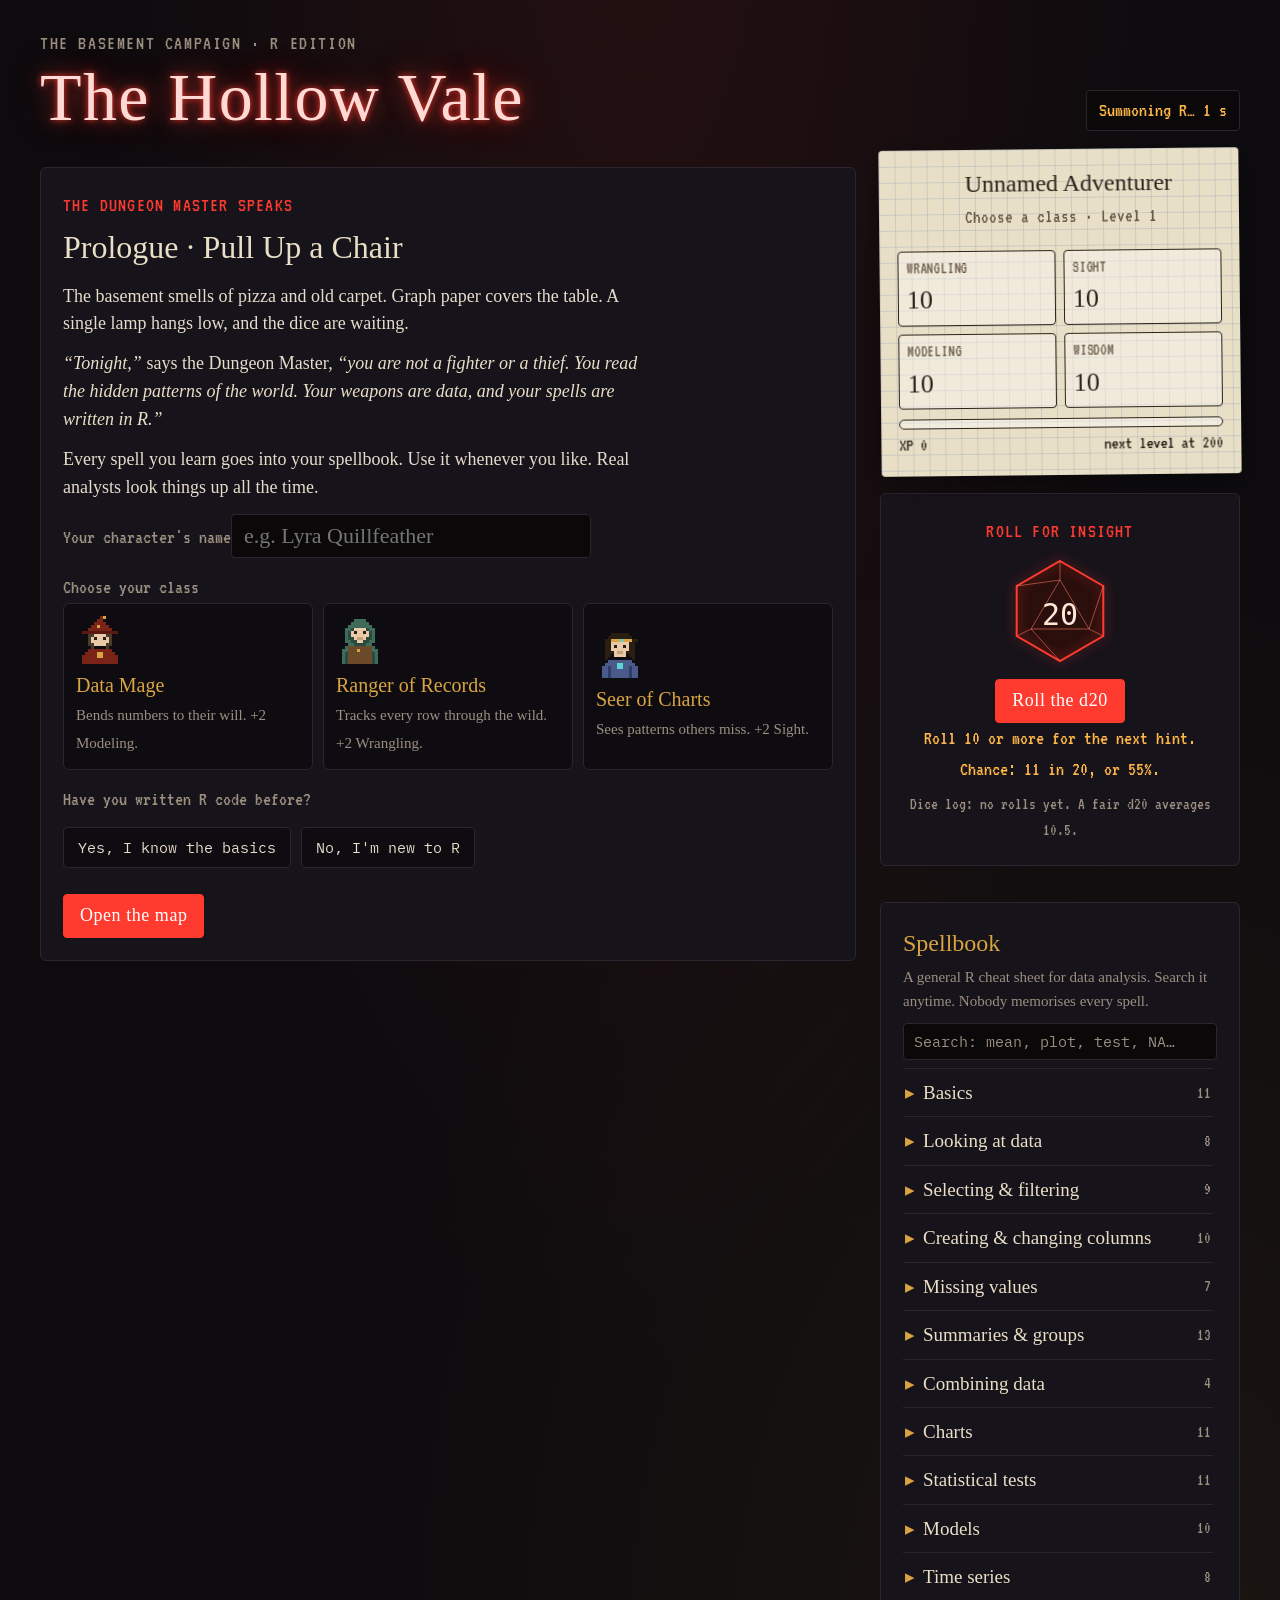
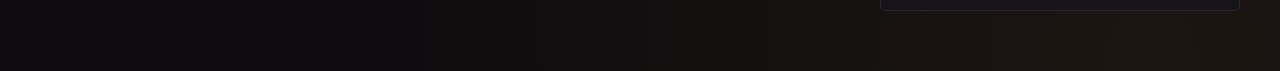
==== index.html @ c4472bfe "The Hollow Vale: first release as an installable web app Co-Authored-By: Claude Opus 5.5 <noreply@an" ====
<!DOCTYPE html>
<html lang="en">
<head>
<meta charset="utf-8">
<meta name="viewport" content="width=device-width, initial-scale=1">
<title>The Hollow Vale</title>
<meta name="theme-color" content="#0d0b0e">
<meta name="description" content="Learn data analysis in R through a fantasy tabletop campaign.">
<link rel="manifest" href="manifest.webmanifest">
<link rel="icon" type="image/png" sizes="192x192" href="icons/icon-192.png">
<link rel="apple-touch-icon" href="icons/apple-touch-icon.png">
<meta name="apple-mobile-web-app-capable" content="yes">
<meta name="mobile-web-app-capable" content="yes">
<meta name="apple-mobile-web-app-status-bar-style" content="black-translucent">
<meta name="apple-mobile-web-app-title" content="Hollow Vale">
<link rel="preconnect" href="https://fonts.googleapis.com">
<link rel="preconnect" href="https://fonts.gstatic.com" crossorigin>
<link href="https://fonts.googleapis.com/css2?family=IM+Fell+English+SC&family=IM+Fell+English:ital@0;1&family=VT323&family=IBM+Plex+Mono:wght@400;600&display=swap" rel="stylesheet">
<style>
:root {
  /* One visual world: a 1983 basement table. Wood-dark, candle-gold, neon-red title, amber terminal. */
  --bg: #0d0b0e;
  --panel: #17131a;
  --paper: #e9dfc7;
  --ink: #e6dccb;
  --muted: #9b8f80;
  --neon: #ff3b30;
  --gold: #d9a441;
  --amber: #ffb648;
  --line: #2c2530;
  --good: #7fc97f;
  --bad: #ff6b5e;
  --display: "IM Fell English SC", "Iowan Old Style", Georgia, serif;
  --body: "IM Fell English", "Iowan Old Style", Georgia, serif;
  --term: "VT323", "Courier New", monospace;
  --code: "IBM Plex Mono", ui-monospace, Menlo, monospace;
  /* Layout: story column on the left, character sheet + spellbook pinned on the right. */
  color-scheme: dark;
}
* { box-sizing: border-box; }
html, body { margin: 0; background: var(--bg); color: var(--ink); }
body {
  font-family: var(--body);
  font-size: 18px;
  line-height: 1.55;
  background:
    radial-gradient(ellipse at 50% -10%, rgba(255,59,48,.10), transparent 60%),
    radial-gradient(ellipse at 90% 100%, rgba(217,164,65,.07), transparent 50%),
    var(--bg);
  min-height: 100vh;
}
button { font: inherit; cursor: pointer; }
:focus-visible { outline: 2px solid var(--gold); outline-offset: 2px; }

header {
  padding: 28px 20px 18px;
  text-align: left;
  max-width: 1240px; margin: 0 auto;
  display: flex; flex-wrap: wrap; align-items: flex-end; justify-content: space-between; gap: 12px;
}
.eyebrow { font-family: var(--term); color: var(--muted); font-size: 20px; letter-spacing: .08em; }
h1 {
  font-family: var(--display);
  font-weight: 400;
  font-size: clamp(38px, 6vw, 68px);
  line-height: 1;
  margin: 4px 0 0;
  color: #ffd9d4;
  letter-spacing: .02em;
  text-shadow: 0 0 6px rgba(255,59,48,.9), 0 0 22px rgba(255,59,48,.55), 0 0 48px rgba(255,59,48,.3);
  text-wrap: balance;
}
.status {
  font-family: var(--term); font-size: 20px; color: var(--amber);
  border: 1px solid var(--line); padding: 4px 12px; border-radius: 4px; background: #0a0809;
}
.status.ready { color: var(--good); }

main {
  max-width: 1240px; margin: 0 auto; padding: 0 20px 60px;
  display: grid; grid-template-columns: minmax(0, 1fr) 360px; gap: 24px; align-items: start;
}
@media (max-width: 900px) { main { grid-template-columns: 1fr; } }

/* Quest track */
.track { display: flex; gap: 6px; flex-wrap: wrap; margin-bottom: 18px; }
.track span {
  font-family: var(--term); font-size: 18px; padding: 2px 10px; border-radius: 3px;
  border: 1px solid var(--line); color: var(--muted);
}
.track span.done { color: var(--gold); border-color: #5a4520; }
.track span.now { color: #fff; border-color: var(--neon); box-shadow: 0 0 10px rgba(255,59,48,.35); }

.card { background: var(--panel); border: 1px solid var(--line); border-radius: 6px; padding: 22px; }
.card + .card { margin-top: 18px; }

.dm-label { font-family: var(--term); color: var(--neon); font-size: 20px; letter-spacing: .06em; }
.chapter { font-family: var(--display); font-size: 32px; margin: 2px 0 10px; color: var(--paper); font-weight: 400; text-wrap: balance; }
.narration p { margin: 0 0 12px; max-width: 66ch; }
.narration em { color: var(--paper); }
.task {
  border-left: 3px solid var(--gold); padding: 10px 14px; margin: 14px 0 4px;
  background: rgba(217,164,65,.06); max-width: 70ch;
}
.task b { font-family: var(--display); font-weight: 400; color: var(--gold); letter-spacing: .03em; }
code, .inline { font-family: var(--code); font-size: 15px; background: #0a0809; padding: 1px 5px; border-radius: 3px; color: var(--amber); }

/* Enemy */
.enemy { display: flex; gap: 16px; align-items: center; border: 1px dashed #5a2522; border-radius: 6px; padding: 12px 14px; margin: 14px 0; background: rgba(255,59,48,.04); }
.enemy canvas { flex: none; }
.enemy-name { font-family: var(--display); font-size: 22px; color: var(--bad); }
.hp { height: 10px; background: #2a1414; border-radius: 5px; overflow: hidden; margin-top: 6px; width: 220px; max-width: 100%; }
.hp > div { height: 100%; background: linear-gradient(90deg, #a51f17, var(--neon)); transition: width .8s ease; }
.enemy small { font-family: var(--term); color: var(--muted); font-size: 18px; }

/* Predict */
.choices { display: flex; flex-wrap: wrap; gap: 10px; margin: 12px 0; }
.choice {
  background: #0f0c11; color: var(--ink); border: 1px solid var(--line); border-radius: 4px;
  padding: 8px 14px; font-family: var(--code); font-size: 15px;
}
.choice:hover { border-color: var(--gold); }
.choice.picked { border-color: var(--gold); color: var(--gold); }

/* Editor */
.editor-wrap { margin-top: 14px; border: 1px solid var(--line); border-radius: 6px; overflow: hidden; background: #08070a; }
.editor-bar { display: flex; justify-content: space-between; align-items: center; padding: 6px 10px; border-bottom: 1px solid var(--line); font-family: var(--term); font-size: 18px; color: var(--muted); gap: 8px; flex-wrap: wrap; }
textarea#code {
  width: 100%; min-height: 170px; resize: vertical; border: 0; outline: none;
  background: #08070a; color: #f3e9d6; font-family: var(--code); font-size: 15px; line-height: 1.6;
  padding: 12px 14px; tab-size: 4;
}
.actions { display: flex; gap: 10px; flex-wrap: wrap; padding: 10px; border-top: 1px solid var(--line); }
.btn {
  border: 1px solid var(--gold); color: var(--bg); background: var(--gold);
  padding: 7px 16px; border-radius: 4px; font-family: var(--display); font-size: 18px; letter-spacing: .03em;
}
.btn:hover { filter: brightness(1.1); }
.btn:disabled { opacity: .45; cursor: not-allowed; }
.btn.ghost { background: transparent; color: var(--gold); }
.btn.red { background: var(--neon); border-color: var(--neon); color: #fff; }
pre.out {
  margin: 0; padding: 12px 14px; border-top: 1px solid var(--line); background: #050405;
  font-family: var(--term); font-size: 19px; line-height: 1.25; color: var(--amber);
  white-space: pre; overflow-x: auto; max-height: 320px; overflow-y: auto; min-height: 44px;
}
pre.out.err { white-space: pre-wrap; }
@media (max-width: 500px) { pre.out { font-size: 16px; } textarea#code { font-size: 14px; } }
pre.out.err { color: var(--bad); }
.verdict { margin-top: 12px; padding: 12px 14px; border-radius: 6px; font-size: 17px; display: none; }
.verdict.show { display: block; }
.verdict.ok { border: 1px solid #3b5f3b; background: rgba(127,201,127,.08); }
.verdict.no { border: 1px solid #6a2a25; background: rgba(255,107,94,.07); }
.lesson { margin-top: 10px; font-size: 16px; color: var(--muted); }
.lesson b { color: var(--paper); font-weight: 400; font-family: var(--display); }

/* Character creation */
.create { display: grid; gap: 14px; margin-top: 10px; }
.create label { font-family: var(--term); font-size: 20px; color: var(--muted); }
.create input {
  width: 100%; max-width: 360px; background: #0a0809; border: 1px solid var(--line); color: var(--paper);
  font-family: var(--display); font-size: 22px; padding: 8px 12px; border-radius: 4px;
}
.classes { display: grid; grid-template-columns: repeat(auto-fit, minmax(170px, 1fr)); gap: 10px; }
.cls { text-align: left; background: #0f0c11; color: var(--ink); border: 1px solid var(--line); border-radius: 6px; padding: 12px; }
.cls:hover { border-color: #6b5530; }
.cls.picked { border-color: var(--gold); box-shadow: 0 0 0 1px var(--gold) inset; }
.cls strong { display: block; font-family: var(--display); font-weight: 400; font-size: 20px; color: var(--gold); }
.cls span { font-size: 15px; color: var(--muted); }

/* Sidebar */
aside { position: sticky; top: 16px; display: grid; gap: 18px; }
@media (max-width: 900px) { aside { position: static; } }
.sheet {
  background-color: var(--paper); color: #2b2218;
  background-image:
    linear-gradient(rgba(70,110,160,.18) 1px, transparent 1px),
    linear-gradient(90deg, rgba(70,110,160,.18) 1px, transparent 1px);
  background-size: 16px 16px;
  border-radius: 4px; padding: 16px 18px; box-shadow: 0 8px 30px rgba(0,0,0,.5);
  transform: rotate(-.6deg);
}
.sheet h3 { margin: 0; font-family: var(--display); font-weight: 400; font-size: 24px; }
.sheet .sub { font-family: var(--term); font-size: 19px; color: #6a5a48; margin-bottom: 8px; }
.stats { display: grid; grid-template-columns: repeat(2, 1fr); gap: 8px; margin: 10px 0; }
.stat { border: 1.5px solid #2b2218; border-radius: 4px; padding: 4px 8px; background: rgba(255,255,255,.35); }
.stat small { display: block; font-family: var(--term); font-size: 16px; color: #6a5a48; text-transform: uppercase; letter-spacing: .05em; }
.stat b { font-family: var(--display); font-weight: 400; font-size: 26px; font-variant-numeric: tabular-nums; }
.xpbar { height: 10px; border: 1.5px solid #2b2218; border-radius: 5px; overflow: hidden; background: rgba(255,255,255,.4); }
.xpbar > div { height: 100%; background: #8a2a1e; transition: width .6s ease; }
.xptext { font-family: var(--term); font-size: 18px; display: flex; justify-content: space-between; margin-top: 3px; }

.dice { text-align: center; }
.dice canvas { display: block; margin: 4px auto 8px; }
.dice .roll-result { font-family: var(--term); font-size: 20px; color: var(--amber); min-height: 26px; }
.dice .log { font-family: var(--term); font-size: 17px; color: var(--muted); margin-top: 6px; }
.hintbox { text-align: left; margin-top: 10px; font-size: 16px; padding: 10px 12px; border: 1px solid #5a4520; border-radius: 4px; background: rgba(217,164,65,.07); display: none; }
.hintbox.show { display: block; }

.spellbook h3 { margin: 0 0 4px; font-family: var(--display); font-weight: 400; font-size: 24px; color: var(--gold); }
.spellbook .sub { font-size: 15px; color: var(--muted); margin-bottom: 10px; }
.spell { border-top: 1px solid var(--line); padding: 9px 0; }
.spell .sig { font-family: var(--code); font-size: 14px; color: var(--amber); word-break: break-word; }
.spell .what { font-size: 15px; color: var(--ink); }
.spell .ex { font-family: var(--code); font-size: 13px; color: var(--muted); }
.spell.locked { opacity: .38; }
.spell.locked .sig::after { content: "  · not yet learned"; font-family: var(--term); color: var(--muted); font-size: 16px; }
.spell.fresh .sig { text-shadow: 0 0 8px rgba(255,182,72,.6); }
.spellbook .scroll { max-height: 420px; overflow-y: auto; padding-right: 4px; }

.reveal { font-family: var(--term); font-size: 20px; color: var(--paper); margin-top: 8px; }
.levelup {
  position: fixed; left: 50%; top: 22%; transform: translate(-50%, -50%) scale(.9);
  font-family: var(--display); font-size: clamp(30px, 6vw, 56px); color: #ffe7a8; pointer-events: none;
  text-shadow: 0 0 12px rgba(217,164,65,.9), 0 0 40px rgba(217,164,65,.5);
  opacity: 0; transition: opacity .4s, transform .4s; z-index: 10; white-space: nowrap;
}
.levelup.show { opacity: 1; transform: translate(-50%, -50%) scale(1); }
.reset { background: none; border: 0; color: var(--muted); font-family: var(--term); font-size: 18px; text-decoration: underline; padding: 0; }

@media (prefers-reduced-motion: reduce) {
  * { transition: none !important; animation: none !important; }
}

/* ---------- Campaign map ---------- */
.mapcard { padding: 0; overflow: hidden; }
.maphead { padding: 18px 22px 6px; display: flex; flex-wrap: wrap; justify-content: space-between; align-items: baseline; gap: 8px; }
.maphead .chapter { margin: 0; }
.mapwrap {
  margin: 0 14px 14px; border-radius: 6px; overflow: hidden; position: relative;
  background: #d9c9a3;
  box-shadow: inset 0 0 60px rgba(80,50,20,.55), inset 0 0 8px rgba(80,50,20,.6);
}
.mapwrap svg { display: block; width: 100%; height: auto; }
.node { cursor: pointer; }
.node:focus { outline: none; }
.node:focus-visible .ring { stroke: #1f5fbf; stroke-width: 4; }
.node .ring { fill: #f3e6c4; stroke: #3b2a1a; stroke-width: 3; transition: transform .2s; }
.node.open .ring { fill: #ffe2dc; stroke: #b3241b; }
.node.done .ring { fill: #f6e2a6; stroke: #8a6418; }
.node.locked { cursor: default; }
.node.locked .ring { fill: #cbbd9c; stroke: #8b7a5c; stroke-dasharray: 4 3; }
.node .num { font-family: var(--display); font-size: 24px; fill: #3b2a1a; text-anchor: middle; dominant-baseline: central; pointer-events: none; }
.node.locked .num { fill: #8b7a5c; }
.node .lbl { font-family: var(--display); font-size: 21px; fill: #2b1d10; text-anchor: middle; pointer-events: none; paint-order: stroke; stroke: rgba(230,214,176,.9); stroke-width: 5px; }
.node.locked .lbl { fill: #7d6c50; }
.node .sublbl { font-family: var(--term); font-size: 17px; fill: #5c4630; text-anchor: middle; pointer-events: none; paint-order: stroke; stroke: rgba(230,214,176,.9); stroke-width: 4px; }
.node.open .pulse { fill: none; stroke: #e0372c; stroke-width: 2.5; transform-box: fill-box; transform-origin: center; animation: pulse 1.8s ease-out infinite; }
@keyframes pulse { from { transform: scale(1); opacity: .9; } to { transform: scale(1.7); opacity: 0; } }
.maptitle { font-family: var(--display); fill: #3b2a1a; font-size: 34px; letter-spacing: .06em; }
.mapnote { font-family: var(--body); font-style: italic; fill: #5c4630; font-size: 16px; }

.sessions { display: grid; gap: 10px; padding: 0 14px 16px; }
.sess {
  display: flex; gap: 14px; align-items: center; text-align: left; width: 100%;
  background: #0f0c11; color: var(--ink); border: 1px solid var(--line); border-radius: 6px; padding: 12px 14px;
}
.sess:not(:disabled):hover { border-color: var(--gold); }
.sess:disabled { opacity: .5; cursor: default; }
.sess .badge { flex: none; width: 38px; height: 38px; border-radius: 50%; display: grid; place-items: center; font-family: var(--display); font-size: 20px; border: 2px solid var(--line); }
.sess.done .badge { border-color: var(--gold); color: var(--gold); }
.sess.open .badge { border-color: var(--neon); color: #fff; box-shadow: 0 0 10px rgba(255,59,48,.4); }
.sess strong { display: block; font-family: var(--display); font-weight: 400; font-size: 20px; color: var(--paper); }
.sess span { font-size: 15px; color: var(--muted); }
.sess .state { margin-left: auto; font-family: var(--term); font-size: 18px; color: var(--muted); white-space: nowrap; }
.sess.done .state { color: var(--gold); }
.sess.open .state { color: var(--neon); }

.backlink { background: none; border: 1px solid var(--line); color: var(--gold); font-family: var(--term); font-size: 18px; padding: 2px 10px; border-radius: 3px; }
.backlink:hover { border-color: var(--gold); }

/* ---------- Visions (R plots) ---------- */
.visions { display: grid; gap: 10px; padding: 10px; border-top: 1px solid var(--line); background: #050405; }
.visions:empty { display: none; }
.vision { background: var(--paper); padding: 8px; border-radius: 4px; box-shadow: 0 4px 18px rgba(0,0,0,.5); }
.vision canvas { display: block; width: 100%; height: auto; }
.vision small { display: block; font-family: var(--term); font-size: 16px; color: #6a5a48; margin-top: 4px; }
.spellgroup { font-family: var(--term); font-size: 17px; color: var(--muted); letter-spacing: .06em; margin: 12px 0 2px; }
@media (max-width: 700px) {
  .mapwrap { overflow-x: auto; -webkit-overflow-scrolling: touch; }
  .mapwrap svg { width: 760px; max-width: none; }
  .maphint { display: block; }
}
.maphint { display: none; font-family: var(--term); font-size: 17px; color: var(--muted); padding: 0 16px 8px; }
@media (max-width: 900px) { main { grid-template-columns: minmax(0, 1fr); } }
/* ---------- General spellbook ---------- */
.spellsearch { width: 100%; background: #0a0809; border: 1px solid var(--line); color: var(--paper); font-family: var(--code); font-size: 15px; padding: 8px 10px; border-radius: 4px; margin-bottom: 8px; }
.spellsearch::placeholder { color: var(--muted); }
.spellcat { border-top: 1px solid var(--line); }
.spellcat summary { cursor: pointer; padding: 9px 2px; font-family: var(--display); font-size: 19px; color: var(--paper); list-style: none; display: flex; justify-content: space-between; align-items: center; }
.spellcat summary::-webkit-details-marker { display: none; }
.spellcat summary::before { content: "▸"; color: var(--gold); margin-right: 8px; transition: transform .15s; }
.spellcat[open] summary::before { transform: rotate(90deg); }
.spellcat summary span { margin-left: auto; font-family: var(--term); font-size: 17px; color: var(--muted); }
.spellcat .spell { border-top: 1px dashed #2a232e; padding: 8px 0 8px 16px; }
.spellbook .scroll { max-height: 520px; }
.sr-only { position: absolute; width: 1px; height: 1px; overflow: hidden; clip: rect(0 0 0 0); white-space: nowrap; }
.maptip { margin: 0 14px 12px; padding: 10px 14px; border-left: 3px solid var(--neon); background: rgba(255,59,48,.07); font-size: 16px; }
.maptip b { font-family: var(--display); font-weight: 400; color: var(--paper); }
/* ---------- Tiered hints ---------- */
.hints { margin-top: 12px; display: grid; gap: 8px; max-width: 70ch; }
.hints-head { display: flex; align-items: center; gap: 10px; }
.hints-head .dm-label { font-size: 18px; }
.hint-dots { display: inline-flex; gap: 5px; }
.hint-dots i { width: 10px; height: 10px; border-radius: 50%; border: 1.5px solid var(--gold); display: inline-block; }
.hint-dots i.on { background: var(--gold); }
.hint { font-size: 16px; padding: 8px 12px; border: 1px solid #5a4520; border-radius: 4px; background: rgba(217,164,65,.06); }
.hint b { font-family: var(--display); font-weight: 400; color: var(--gold); }
.reveal-box { border-color: #6a2a25; background: rgba(255,59,48,.06); display: grid; gap: 8px; }
.reveal-box b { color: var(--bad); }
.reveal-box pre { margin: 0; font-family: var(--code); font-size: 14px; color: var(--amber); background: #08070a; padding: 10px 12px; border-radius: 4px; overflow-x: auto; white-space: pre; }
.reveal-box .btn { justify-self: start; }
.hint-actions { display: flex; flex-wrap: wrap; gap: 8px; }
.btn.small { font-size: 16px; padding: 5px 12px; }
.btn.warn { color: var(--bad); border-color: #6a2a25; }
.hint-note { font-family: var(--term); font-size: 17px; color: var(--muted); min-height: 0; }
.hint-note:empty { display: none; }
/* ---------- Feedback form ---------- */
.fbcard { margin-top: 18px; border-color: #5a4520; }
.fbintro, .fbdone { margin: 0 0 12px; font-size: 16px; color: var(--muted); max-width: 66ch; }
.fbdone { color: var(--good); }
.fbform { display: grid; gap: 14px; }
.fbform fieldset { border: 0; padding: 0; margin: 0; }
.fbform legend, .fbform label { font-family: var(--term); font-size: 19px; color: var(--paper); margin-bottom: 4px; padding: 0; }
.fbform .choices { margin: 6px 0 0; }
.fbform textarea { width: 100%; background: #0a0809; border: 1px solid var(--line); color: var(--paper); font-family: var(--body); font-size: 16px; padding: 8px 10px; border-radius: 4px; resize: vertical; }
.fbstatus { align-self: center; font-size: 16px; color: var(--muted); }
/* ---------- Interpretation questions ---------- */
.interp { margin-top: 14px; border-color: #5a4520; }
.interp.done { border-color: #3b5f3b; }
.interp .iq { font-size: 18px; margin: 6px 0 12px; max-width: 66ch; color: var(--paper); }
.iopts { display: grid; gap: 8px; }
.iopt { text-align: left; background: #0f0c11; color: var(--ink); border: 1px solid var(--line); border-radius: 6px; padding: 10px 14px; font-size: 16px; display: grid; gap: 6px; }
.iopt:not(:disabled):hover { border-color: var(--gold); }
.iopt:disabled { cursor: default; }
.iopt.right { border-color: #3b5f3b; background: rgba(127,201,127,.08); }
.iopt.wrong { border-color: #6a2a25; background: rgba(255,107,94,.06); }
.iopt small { font-size: 15px; color: var(--muted); }
.iopt.right small { color: var(--good); }
.iresult { margin-top: 10px; font-family: var(--term); font-size: 18px; color: var(--good); }
.iresult.muted { color: var(--muted); }
/* ---------- Pixel art ---------- */
canvas.portrait, canvas.heroart, canvas.clsart, #enemyArt { image-rendering: pixelated; image-rendering: crisp-edges; }
.chead { display: flex; gap: 14px; align-items: center; margin-bottom: 6px; }
.chead .chapter { margin-bottom: 2px; }
.portrait { flex: none; width: 64px; height: 64px; background: #0f0c11; border: 2px solid #5a4520; border-radius: 6px; padding: 2px; box-shadow: 0 0 0 1px #000 inset; }
.npcname { font-family: var(--term); font-size: 18px; color: var(--muted); }
.sheethead { display: flex; gap: 12px; align-items: center; }
.heroart { flex: none; width: 56px; height: 56px; border: 1.5px solid #2b2218; border-radius: 4px; background: rgba(255,255,255,.4); }
.clsart { display: block; width: 48px; height: 48px; margin-bottom: 6px; }
.enemy { position: relative; }
#enemyArt { width: 96px; height: 96px; animation: bob 2.4s ease-in-out infinite; filter: drop-shadow(0 4px 6px rgba(0,0,0,.6)); }
@keyframes bob { 0%, 100% { transform: translateY(0); } 50% { transform: translateY(-4px); } }
.enemy.hit #enemyArt { animation: shake .5s linear; }
@keyframes shake { 0%,100% { transform: translateX(0); } 20% { transform: translateX(-6px); } 40% { transform: translateX(6px); } 60% { transform: translateX(-4px); } 80% { transform: translateX(4px); } }
.enemy.hit { box-shadow: 0 0 0 2px var(--neon) inset; }
.enemy.defeated #enemyArt { animation: none; opacity: .45; transform: translateY(6px) rotate(-8deg); transition: all .8s; }
.enemy.defeated .enemy-name { text-decoration: line-through; color: var(--muted); }
@media (max-width: 500px) { #enemyArt { width: 72px; height: 72px; } .portrait { width: 52px; height: 52px; } }
/* ---------- Map icons & fog ---------- */
.mapwrap .wheel { transform-box: fill-box; transform-origin: center; animation: spin 6s linear infinite; }
@keyframes spin { to { transform: rotate(360deg); } }
.mapwrap .glow { animation: glow 2.2s ease-in-out infinite; }
@keyframes glow { 0%, 100% { opacity: .35; } 50% { opacity: 1; } }
.mapwrap .bob { animation: shipbob 3s ease-in-out infinite; }
@keyframes shipbob { 0%, 100% { transform: translateY(0); } 50% { transform: translateY(-3px); } }
.mapwrap .fog circle { fill: #f1ebdd; opacity: .9; filter: url(#fogblur); }
.mapwrap .fog.clearing { animation: fogclear 2.6s ease-out forwards; transform-box: fill-box; transform-origin: center; }
@keyframes fogclear { 0% { opacity: 1; } 30% { opacity: 1; } 100% { opacity: 0; transform: scale(1.4); } }
/* ---------- Editor with syntax colours ---------- */
.codebox { position: relative; background: #08070a; }
.codebox textarea#code, .codebox pre.hl {
  font-family: var(--code); font-size: 15px; line-height: 1.6; padding: 12px 14px; margin: 0; border: 0; tab-size: 4;
  white-space: pre-wrap; overflow-wrap: anywhere; word-break: normal; letter-spacing: 0;
}
.codebox pre.hl { position: absolute; inset: 0; overflow: hidden; pointer-events: none; color: #f3e9d6; }
.codebox textarea#code { position: relative; background: transparent; color: transparent; caret-color: #ffe2a0; z-index: 1; }
.codebox textarea#code::selection { background: rgba(217,164,65,.35); color: transparent; }
@media (max-width: 500px) { .codebox textarea#code, .codebox pre.hl { font-size: 14px; } }
.t-c { color: #8a7d6e; font-style: italic; }
.t-s { color: #9fc77f; }
.t-n { color: #ff9f6b; }
.t-k { color: #ff6b5e; }
.t-f { color: #ffcf7a; }
.t-o { color: #e09dd0; }
.t-blank { color: #fff; background: rgba(255,59,48,.35); border-radius: 2px; box-shadow: 0 0 0 1px rgba(255,59,48,.7); }

/* ---------- CRT output ---------- */
pre.out {
  background-color: #050405;
  background-image: repeating-linear-gradient(to bottom, rgba(255,182,72,.045) 0 1px, transparent 1px 3px);
  text-shadow: 0 0 6px rgba(255,182,72,.45);
  box-shadow: inset 0 0 30px rgba(0,0,0,.8);
}
pre.out.err { text-shadow: 0 0 6px rgba(255,107,94,.4); }

/* ---------- Dice ---------- */
#d20.rolling { animation: dieroll .7s cubic-bezier(.3,.7,.4,1); }
@keyframes dieroll { 0% { transform: rotate(0) scale(1); } 40% { transform: rotate(320deg) scale(1.15) translateY(-10px); } 100% { transform: rotate(720deg) scale(1); } }
#d20.landed { animation: dieland .35s ease-out; }
@keyframes dieland { 0% { transform: scale(1.12); } 60% { transform: scale(.94); } 100% { transform: scale(1); } }
#d20.crit { filter: drop-shadow(0 0 14px rgba(255,211,77,.9)); }
.enemy > div { flex: 1; min-width: 0; }
.enemy .hp { width: 100%; max-width: 260px; }
/* ---------- Symbol bar ---------- */
.symbar { display: flex; gap: 6px; overflow-x: auto; padding: 8px 10px; border-bottom: 1px solid var(--line); background: #0d0b0e; -webkit-overflow-scrolling: touch; scrollbar-width: thin; }
.sym { flex: none; min-width: 40px; height: 36px; padding: 0 10px; font-family: var(--code); font-size: 15px; color: var(--amber); background: #17131a; border: 1px solid var(--line); border-radius: 5px; }
.sym:hover { border-color: var(--gold); }
.sym:active { background: #2a2230; }
/* ---------- Error line ---------- */
.codebox pre.hl .ln.err { background: rgba(255,59,48,.18); box-shadow: -14px 0 0 0 rgba(255,59,48,.18), 14px 0 0 0 rgba(255,59,48,.18), inset 3px 0 0 var(--neon); }
/* ---------- Continue card ---------- */
.contcard { display: flex; align-items: center; gap: 14px; width: calc(100% - 28px); margin: 0 14px 12px; padding: 12px 16px; text-align: left; background: linear-gradient(90deg, rgba(255,59,48,.14), rgba(255,59,48,.03)); border: 1px solid #6a2a25; border-radius: 8px; color: var(--ink); }
.contcard:hover { border-color: var(--neon); }
.contcard small { display: block; font-family: var(--term); font-size: 17px; color: var(--neon); letter-spacing: .04em; }
.contcard strong { display: block; font-family: var(--display); font-weight: 400; font-size: 22px; color: var(--paper); }
.contcard .contgo { margin-left: auto; font-size: 26px; color: var(--neon); }
/* ---------- Data viewer ---------- */
.viewer { position: fixed; inset: 0; background: rgba(5,4,6,.78); display: none; align-items: center; justify-content: center; z-index: 20; padding: 16px; }
.viewer.open { display: flex; }
.vpanel { background: var(--panel); border: 1px solid #5a4520; border-radius: 8px; width: min(1000px, 100%); max-height: 100%; display: flex; flex-direction: column; padding: 16px; gap: 10px; box-shadow: 0 20px 60px rgba(0,0,0,.6); }
.vhead { display: flex; justify-content: space-between; align-items: center; }
.vclose { background: none; border: 1px solid var(--line); color: var(--paper); font-size: 24px; width: 40px; height: 40px; border-radius: 6px; line-height: 1; }
.vtabs { display: flex; gap: 6px; flex-wrap: wrap; }
.vtab { font-family: var(--code); font-size: 14px; padding: 5px 12px; background: #0f0c11; color: var(--muted); border: 1px solid var(--line); border-radius: 4px; }
.vtab.on { color: var(--gold); border-color: var(--gold); }
.vmeta { font-family: var(--term); font-size: 18px; color: var(--muted); }
.vtable { overflow: auto; border: 1px solid var(--line); border-radius: 4px; background: var(--paper); flex: 1; min-height: 200px; max-height: 65vh; }
.vtable table { border-collapse: collapse; font-family: var(--code); font-size: 13px; color: #2b2218; white-space: nowrap; }
.vtable th { position: sticky; top: 0; background: #d9c9a3; text-align: left; padding: 6px 10px; border-bottom: 2px solid #8a6418; border-right: 1px solid rgba(70,110,160,.25); }
.vtable th span { display: block; font-weight: 600; }
.vtable th small { display: block; font-family: var(--term); font-size: 15px; color: #7a5a3a; font-weight: 400; }
.vtable td { padding: 4px 10px; border-bottom: 1px solid rgba(70,110,160,.18); border-right: 1px solid rgba(70,110,160,.12); }
.vtable td.num { text-align: right; font-variant-numeric: tabular-nums; }
.vtable td.na { color: #b3241b; font-weight: 600; background: rgba(179,36,27,.08); }
.vtable .rn { color: #8a7d6e; text-align: right; background: #e6d9bb; position: sticky; left: 0; }
.vtable th.rn { z-index: 1; }
.vtable tbody tr:hover td { background: rgba(217,164,65,.18); }
.vnote { font-size: 14px; color: var(--muted); }
</style>
</head>
<body>
<header>
  <div>
    <div class="eyebrow">THE BASEMENT CAMPAIGN · R EDITION</div>
    <h1>The Hollow Vale</h1>
  </div>
  <div id="status" class="status">Summoning R… (first load can take 20–60 s)</div>
</header>

<main>
  <section>
    <div class="track" id="track"></div>
    <div id="stage"></div>
  </section>

  <aside>
    <div class="sheet" id="sheet"></div>

    <div class="card dice">
      <div class="dm-label">ROLL FOR INSIGHT</div>
      <canvas id="d20" width="120" height="120" aria-hidden="true"></canvas>
      <button class="btn red" id="rollBtn">Roll the d20</button>
      <div class="roll-result" id="rollResult">Roll 10 or more for the next hint.</div>
      <div class="log" id="diceLog"></div>
    </div>

    <div class="card spellbook">
      <h3>Spellbook</h3>
      <div class="sub">A general R cheat sheet for data analysis. Search it anytime. Nobody memorises every spell.</div>
      <label for="spellSearch" class="sr-only">Search the spellbook</label>
      <input id="spellSearch" class="spellsearch" type="search" placeholder="Search: mean, plot, test, NA…" autocomplete="off" autocapitalize="off">
      <div class="scroll" id="spells"></div>
    </div>
  </aside>
</main>
<div class="levelup" id="levelup">Level Up!</div>

<script>
const R_SETUP = String.raw`## ---------- Shared helpers (run once at boot) ----------
options(width = 70)
G <- new.env(parent = globalenv())

.friendly <- function(msg) {
  tip <- "Something went wrong. Read the message above."
  if (grepl("not found", msg) && grepl("object", msg)) tip <- "The DM doesn't know that name. Check spelling, or run the earlier step first."
  else if (grepl("could not find function", msg)) tip <- "That spell doesn't exist. Check the spellbook for the exact name."
  else if (grepl("undefined columns|subscript out of bounds", msg)) tip <- "That column doesn't exist. Column names are case-sensitive."
  else if (grepl("unexpected|parse", msg)) tip <- "The incantation is malformed. R points at where it got confused, but the mistake is often on the line just above. Check brackets, quotes and commas."
  else if (grepl("non-numeric|invalid 'type'", msg)) tip <- "A spell got the wrong kind of ingredient."
  paste0("Error: ", msg, "\n-> ", tip)
}

.theme <- function() {
  par(bg = "#efe6cf", fg = "#3b2a1a", col = "#3b2a1a", col.axis = "#5c4630", col.lab = "#3b2a1a",
      col.main = "#7a2418", col.sub = "#5c4630", family = "serif", font.main = 1, cex.main = 1.35,
      cex.lab = 1.1, cex.axis = 0.95, las = 1, bty = "l", tcl = -0.3, mgp = c(2.6, 0.6, 0),
      mar = c(4.2, 4.4, 3.2, 1.2))
  palette(c("#7a2418", "#d9a441", "#3e6b5a", "#4a5a8a", "#8a5a2a", "#6b4a7a", "#3b2a1a", "#a8743a"))
  invisible(NULL)
}
.run <- function(src) {
  out <- character(0); ok <- TRUE
  if (dev.cur() > 1) try(.theme(), silent = TRUE)
  exprs <- tryCatch(parse(text = src, keep.source = TRUE), error = function(e) e)
  if (inherits(exprs, "error")) {
    m <- conditionMessage(exprs)
    ln <- suppressWarnings(as.integer(sub("^<text>:(\\d+):.*", "\\1", strsplit(m, "\n")[[1]][1])))
    return(paste0("0\x01", .friendly(m), if (!is.na(ln)) paste0("\x02", ln) else ""))
  }
  refs <- attr(exprs, "srcref")
  for (k in seq_along(exprs)) {
    e <- exprs[[k]]
    res <- tryCatch({
      o <- capture.output(withCallingHandlers({
        v <- withVisible(eval(e, G))
        if (v$visible) print(v$value)
      }, warning = function(w) { cat("Warning:", conditionMessage(w), "\n"); invokeRestart("muffleWarning") }))
      list(ok = TRUE, o = o)
    }, error = function(err) list(ok = FALSE, o = .friendly(conditionMessage(err))))
    out <- c(out, res$o)
    if (!res$ok) {
      ok <- FALSE
      ln <- if (!is.null(refs) && length(refs) >= k) refs[[k]][1] else NA
      if (!is.na(ln)) return(paste0("0\x01", paste(out, collapse = "\n"), "\x02", ln))
      break
    }
  }
  paste0(if (ok) "1" else "0", "\x01", paste(out, collapse = "\n"))
}

.frames <- function() {
  n <- ls(G)
  n <- n[vapply(n, function(x) is.data.frame(get(x, envir = G)), logical(1))]
  paste(n, collapse = ",")
}
.peek <- function(name, max_rows = 500) {
  d <- get(name, envir = G)
  types <- vapply(d, function(col) if (is.factor(col)) "factor" else if (is.numeric(col)) "num" else if (is.logical(col)) "lgl" else "chr", character(1))
  h <- utils::head(d, max_rows)
  cells <- vapply(h, function(col) { v <- if (is.numeric(col)) format(col, digits = 4, trim = TRUE) else as.character(col); v[is.na(col)] <- "NA"; v }, character(nrow(h)))
  if (is.null(dim(cells))) cells <- matrix(cells, nrow = nrow(h))
  rows <- apply(cells, 1, function(r) paste(gsub("[\t\n]", " ", r), collapse = "\t"))
  paste(c(nrow(d), paste(names(d), collapse = "\t"), paste(types, collapse = "\t"), rows), collapse = "\n")
}

.say <- function(ok, msg) paste0(if (ok) "1" else "0", "\x01", msg)
.has <- function(name) exists(name, envir = G, inherits = FALSE)
.fields <- c("Ashgrove" = 0.4, "Briar Hollow" = 3.1, "Cinderfen" = 0.8, "Dunmere" = 5.2,
             "Elderbrook" = 2.3, "Foxmeadow" = 6.1, "Gallows End" = 1.5, "Hearthstone" = 4.4)

## ---------- Session 1: The Blighted Harvest ----------
.setup_s1 <- function() {
  G <<- new.env(parent = globalenv())
  set.seed(1983)
  n <- 6 * length(.fields)
  df <- data.frame(year = rep(1978:1983, each = length(.fields)),
                   field = rep(names(.fields), 6), stringsAsFactors = FALSE)
  df$rainfall_mm <- round(rnorm(n, 700, 90), 1)
  df$soil_ph <- round(rnorm(n, 6.5, 0.35), 2)
  df$mill_distance_km <- unname(.fields[df$field])
  df$yield_bushels <- round(38 + 7.5 * df$mill_distance_km + 0.012 * (df$rainfall_mm - 700) + rnorm(n, 0, 4), 1)
  .MISS <<- sort(sample(n, 6))
  df$rainfall_mm[.MISS] <- NA
  .ORIG <<- df
  assign("df", df, envir = G)
  invisible(TRUE)
}

.s1c1 <- function() {
  if (!.has("n_records")) return(.say(FALSE, "I don't see a variable called n_records yet."))
  n <- G$n_records
  if (!is.numeric(n) || length(n) != 1 || n != nrow(.ORIG))
    return(.say(FALSE, paste0("n_records is ", paste(format(n), collapse = " "), ". The ledger has more entries than that. Count every row of df.")))
  .say(TRUE, sprintf("The ledger holds %d entries: 8 fields over 6 years (1978-1983).", nrow(.ORIG)))
}
.s1c2 <- function() {
  if (!.has("clean")) return(.say(FALSE, "Store your repaired ledger in a variable called clean."))
  cl <- G$clean
  if (!is.data.frame(cl)) return(.say(FALSE, "clean should be a data frame."))
  if (nrow(cl) < nrow(.ORIG)) return(.say(FALSE, sprintf("The goblin laughs. You dropped rows and now clean has only %d of %d entries. Fill the gaps instead of throwing records away.", nrow(cl), nrow(.ORIG))))
  if (any(is.na(cl$rainfall_mm))) return(.say(FALSE, sprintf("%d gaps remain in rainfall_mm.", sum(is.na(cl$rainfall_mm)))))
  med <- median(.ORIG$rainfall_mm, na.rm = TRUE)
  if (!isTRUE(all.equal(cl$rainfall_mm[.MISS], rep(med, length(.MISS)))))
    return(.say(FALSE, sprintf("The gaps are filled, but not with the median (%.1f). Use median() with na.rm = TRUE.", med)))
  .say(TRUE, sprintf("All 6 gaps filled with the median rainfall, %.1f mm. The goblin is vanquished.", med))
}
.s1c3 <- function() {
  if (!.has("worst_field")) return(.say(FALSE, "Store the name of the weakest field in worst_field."))
  w <- G$worst_field
  avg <- tapply(G$clean$yield_bushels, G$clean$field, mean)
  exp <- names(which.min(avg))
  if (is.numeric(w)) return(.say(FALSE, "worst_field is a number, not a name. Wrap which.min() in names()."))
  if (length(w) != 1) return(.say(FALSE, "worst_field should be a single name, not a whole table."))
  if (!identical(unname(as.character(w)), exp)) return(.say(FALSE, paste0("'", w, "' is not the weakest field. Look again at the averages.")))
  .say(TRUE, sprintf("%s averages only %.1f bushels. The best field, %s, averages %.1f.", exp, min(avg), names(which.max(avg)), max(avg)))
}
.s1c4 <- function() {
  if (!.has("corrs")) return(.say(FALSE, "Store the correlations in a variable called corrs."))
  s <- G$corrs
  nums <- G$clean[sapply(G$clean, is.numeric)]
  exp <- cor(nums)[, "yield_bushels"]
  if (!is.numeric(s) || is.null(names(s))) return(.say(FALSE, "corrs should be one named column of the correlation matrix. Pick [, \"yield_bushels\"]."))
  if (!setequal(names(s), names(exp)) || !isTRUE(all.equal(unname(s[names(exp)]), unname(exp))))
    return(.say(FALSE, "Those numbers don't match the correlations of yield_bushels with the other columns."))
  .say(TRUE, "The Oracle's stone glows. Each number shows how strongly a column moves with the harvest.")
}
.s1c5 <- function() {
  if (!.has("culprit")) return(.say(FALSE, "Name the culprit column in a variable called culprit."))
  cc <- G$culprit
  nums <- G$clean[sapply(G$clean, is.numeric)]
  corr <- cor(nums)[, "yield_bushels"]
  corr <- corr[!names(corr) %in% c("yield_bushels", "year")]
  exp <- names(which.max(abs(corr)))
  if (identical(cc, "rainfall_mm")) return(.say(FALSE, "Rainfall is a red herring. Its correlation is weak. Look for the strongest link, positive or negative."))
  if (!identical(unname(as.character(cc)), exp)) return(.say(FALSE, paste0("'", paste(cc, collapse = " "), "' is not the strongest link. Compare the absolute values.")))
  .say(TRUE, sprintf("%s has a correlation of %.2f with the harvest. The fields closest to the Old Mill fail the most.", exp, corr[[exp]]))
}

## ---------- Session 2: Trial at the Old Mill ----------
.setup_s2 <- function() {
  G <<- new.env(parent = globalenv())
  set.seed(1972)
  years <- 1972:1983
  ledger <- data.frame(year = rep(years, each = length(.fields)),
                       field = rep(names(.fields), length(years)), stringsAsFactors = FALSE)
  n <- nrow(ledger)
  ledger$mill_distance_km <- unname(.fields[ledger$field])
  ledger$rainfall_mm <- round(rnorm(n, 700, 90), 1)
  after <- ledger$year >= 1978
  shadow <- 45 * exp(-ledger$mill_distance_km / 1.2)
  base <- 78 + 1 * ledger$mill_distance_km - ifelse(after, shadow, 0)
  ledger$yield_bushels <- round(base + 0.012 * (ledger$rainfall_mm - 700) + rnorm(n, 0, 4), 1)
  .LEDGER <<- ledger
  dist <- round(runif(24, 0.3, 1.5), 1)
  grp <- sample(rep(c("diverted", "control"), 12))
  trial <- data.frame(plot = sprintf("P%02d", 1:24), mill_distance_km = dist, group = grp, stringsAsFactors = FALSE)
  trial$yield_bushels <- round(78 + dist - ifelse(grp == "diverted", 0.2, 1) * 45 * exp(-dist / 1.2) + rnorm(24, 0, 6), 1)
  .TRIAL <<- trial
  assign("ledger", ledger, envir = G)
  assign("trial", trial, envir = G)
  invisible(TRUE)
}

.s2c1 <- function(nimg) {
  src <- if (exists(".src")) .src else ""
  if (nimg < 1) return(.say(FALSE, "No vision appeared. Use plot() to draw the ledger."))
  if (!grepl("mill_distance_km", src) || !grepl("yield_bushels", src))
    return(.say(FALSE, "You drew something, but the Seer asked for yield_bushels against mill_distance_km."))
  .say(TRUE, "The vision shows a rising cloud. Further from the mill, bigger harvests. But look closer. Some near fields once did well.")
}
.s2c2 <- function() {
  L <- G$ledger
  if (is.null(L$period)) return(.say(FALSE, "Add a column called period to ledger."))
  if (is.null(L$zone)) return(.say(FALSE, "Add a column called zone to ledger."))
  ep <- ifelse(.LEDGER$year < 1978, "before", "after")
  ez <- ifelse(.LEDGER$mill_distance_km < 2, "near", "far")
  if (!identical(as.character(L$period), ep)) return(.say(FALSE, "period is not right. Years before 1978 are \"before\", the rest are \"after\"."))
  if (!identical(as.character(L$zone), ez)) return(.say(FALSE, "zone is not right. Fields under 2 km from the mill are \"near\", the rest are \"far\"."))
  .say(TRUE, sprintf("Every entry is tagged. %d near and %d far entries, split around 1978, the year the mill woke.", sum(ez == "near"), sum(ez == "far")))
}
.s2c3 <- function() {
  if (!.has("means")) return(.say(FALSE, "Store the table of averages in a variable called means."))
  m <- G$means
  L <- G$ledger
  exp <- tapply(L$yield_bushels, list(L$zone, L$period), mean)
  if (!is.matrix(m) || !all(dim(m) == c(2, 2))) return(.say(FALSE, "means should be a 2 x 2 table: zone by period. Pass both columns to tapply() inside list()."))
  if (!isTRUE(all.equal(m[rownames(exp), colnames(exp)], exp, check.attributes = FALSE)))
    return(.say(FALSE, "Those averages don't match. Use list(ledger$zone, ledger$period) as the groups."))
  dn <- exp["near", "after"] - exp["near", "before"]
  df <- exp["far", "after"] - exp["far", "before"]
  .say(TRUE, sprintf("Near fields changed by %+.1f bushels after 1978. Far fields changed by %+.1f. The gap between those, %.1f, is the mill's shadow.", dn, df, dn - df))
}
.s2c4 <- function() {
  if (!.has("p_value")) return(.say(FALSE, "Store the p-value in a variable called p_value."))
  p <- G$p_value
  exp <- t.test(yield_bushels ~ group, data = .TRIAL)$p.value
  if (!is.numeric(p) || length(p) != 1) return(.say(FALSE, "p_value should be one number. Take it from result$p.value."))
  if (!isTRUE(all.equal(p, exp))) return(.say(FALSE, "That number isn't the p-value of the t-test on trial. Compare yield_bushels by group."))
  .say(TRUE, sprintf("p = %s. If the stream made no difference, a gap this large would almost never happen by luck.", format.pval(exp, digits = 2)))
}
.s2c5 <- function() {
  if (!.has("effect")) return(.say(FALSE, "Store the difference in a variable called effect."))
  if (!.has("verdict")) return(.say(FALSE, "Store your ruling in a variable called verdict."))
  e <- G$effect; v <- G$verdict
  exp <- mean(.TRIAL$yield_bushels[.TRIAL$group == "diverted"]) - mean(.TRIAL$yield_bushels[.TRIAL$group == "control"])
  if (!is.numeric(e) || !isTRUE(all.equal(e, exp))) {
    if (is.numeric(e) && isTRUE(all.equal(e, -exp))) return(.say(FALSE, "Right size, wrong sign. Subtract control from diverted."))
    return(.say(FALSE, "effect should be the mean of diverted plots minus the mean of control plots."))
  }
  if (identical(v, "luck")) return(.say(FALSE, "The Rotwarden grins. But your p-value is far below 0.05. Luck is not a good explanation here."))
  if (!identical(v, "mill")) return(.say(FALSE, "verdict should be \"mill\" or \"luck\"."))
  .say(TRUE, sprintf("Diverted plots grew %.1f more bushels on average. The trial was random, so the mill is the cause.", exp))
}

.check <- function(session, step, nimg = 0) {
  f <- get0(sprintf(".%sc%d", session, step))
  if (is.null(f)) return(.say(FALSE, "No check for this step."))
  tryCatch(if ("nimg" %in% names(formals(f))) f(nimg) else f(),
           error = function(e) .say(FALSE, paste("The check itself stumbled:", conditionMessage(e))))
}

## ---------- Session 0: The Apprentice's Tower (optional R intro) ----------
.setup_s0 <- function() {
  G <<- new.env(parent = globalenv())
  roster <- data.frame(
    name = c("Ada", "Bram", "Cleo", "Dov", "Esme", "Finn"),
    house = c("Owl", "Raven", "Owl", "Stag", "Raven", "Stag"),
    age = c(17, 19, 18, 22, 20, 18),
    score = c(71, 64, 88, 59, 93, 77),
    stringsAsFactors = FALSE)
  .ROSTER <<- roster
  assign("roster", roster, envir = G)
  invisible(TRUE)
}
.num1 <- function(name, target, label) {
  if (!.has(name)) return(.say(FALSE, sprintf("I don't see a variable called %s yet.", name)))
  v <- G[[name]]
  if (!is.numeric(v) || length(v) != 1) return(.say(FALSE, sprintf("%s should be one number.", name)))
  if (!isTRUE(all.equal(v, target))) return(.say(FALSE, sprintf("%s is %s. %s", name, format(v), label)))
  NULL
}
.s0c1 <- function() {
  r <- .num1("root", 12, "The square root of 144 is a smaller number. Put 144 inside sqrt().")
  if (!is.null(r)) return(r)
  .say(TRUE, "root is 12. R answers instantly. Every line you type is a question, and R replies.")
}
.s0c2 <- function() {
  r <- .num1("left", 26, "You start with 50 gold and buy 3 potions at 8 gold each.")
  if (!is.null(r)) return(r)
  .say(TRUE, "26 gold left. You named your numbers, so the calculation reads like a sentence.")
}
.s0c3 <- function() {
  r <- .num1("avg_hit", 5.4, "Use mean() on hits.")
  if (!is.null(r)) return(r)
  r <- .num1("n_hits", 5, "Use length() on hits to count the strikes.")
  if (!is.null(r)) return(r)
  .say(TRUE, "Five strikes with an average of 5.4. One name, many values. That is a vector.")
}
.s0c4 <- function() {
  r <- .num1("top_score", max(.ROSTER$score), "Take the largest value of the score column.")
  if (!is.null(r)) return(r)
  .say(TRUE, sprintf("The top score is %d, by %s. A data frame is a table, and $ opens one of its columns.", max(.ROSTER$score), .ROSTER$name[which.max(.ROSTER$score)]))
}
.s0c5 <- function() {
  r <- .num1("total", 16, "total should be the sum of potion.")
  if (!is.null(r)) return(r)
  r <- .num1("average", 16 / 3, "average should be the mean of potion.")
  if (!is.null(r)) return(r)
  .say(TRUE, "The scroll is mended. You read each error, found the line, and fixed it. That is most of programming.")
}

## ---------- Session 3: The Vanishing Customers (Merchant's Port) ----------
.setup_s3 <- function() {
  G <<- new.env(parent = globalenv())
  set.seed(1984)
  n <- 400
  guild <- data.frame(customer_id = sprintf("C%03d", 1:n), stringsAsFactors = FALSE)
  guild$district <- sample(c("Docks", "Market", "Hill"), n, replace = TRUE, prob = c(0.4, 0.35, 0.25))
  guild$tenure_months <- round(rgamma(n, shape = 2, scale = 10))
  guild$visits <- rpois(n, 6)
  guild$avg_spend <- round(rlnorm(n, log(40), 0.4), 1)
  guild$complaints <- rpois(n, 0.7)
  guild$loyalty <- sample(c("yes", "no"), n, replace = TRUE, prob = c(0.45, 0.55))
  lp <- 0.9 - 0.04 * guild$tenure_months - 0.28 * guild$visits + 0.75 * guild$complaints -
        1.0 * (guild$loyalty == "yes") + 0.3 * (guild$district == "Docks")
  guild$left <- rbinom(n, 1, plogis(lp))
  .GUILD <<- guild
  assign("guild", guild, envir = G)
  invisible(TRUE)
}
.s3model <- function() glm(left ~ visits + complaints + loyalty + tenure_months, family = binomial, data = .GUILD)

.s3c1 <- function() {
  r <- .num1("churn_rate", mean(.GUILD$left), "The mean of a 0/1 column is the share of 1s. Use mean() on guild$left.")
  if (!is.null(r)) return(r)
  if (!.has("rate_by_seal")) return(.say(FALSE, "Store the churn rate per loyalty group in rate_by_seal."))
  exp <- tapply(.GUILD$left, .GUILD$loyalty, mean)
  v <- G$rate_by_seal
  if (is.null(names(v)) || !setequal(names(v), names(exp)) || !isTRUE(all.equal(as.numeric(v[names(exp)]), as.numeric(exp))))
    return(.say(FALSE, "rate_by_seal should hold the mean of left for each loyalty group. Group by guild$loyalty."))
  .say(TRUE, sprintf("%.0f%% of customers left last season. Without a loyalty seal: %.0f%%. With one: %.0f%%.", 100 * mean(.GUILD$left), 100 * exp[["no"]], 100 * exp[["yes"]]))
}
.s3c2 <- function(nimg) {
  if (nimg < 1) return(.say(FALSE, "No vision appeared. Draw a boxplot of visits by left."))
  if (!.has("mean_visits")) return(.say(FALSE, "Store the average visits for stayers and leavers in mean_visits."))
  exp <- tapply(.GUILD$visits, .GUILD$left, mean)
  v <- G$mean_visits
  if (length(v) != 2 || !isTRUE(all.equal(as.numeric(v), as.numeric(exp))))
    return(.say(FALSE, "mean_visits should be the mean of visits for each value of left."))
  .say(TRUE, sprintf("Stayers visited %.1f times on average. Leavers only %.1f. People drift away before they leave.", exp[["0"]], exp[["1"]]))
}
.s3c3 <- function() {
  if (!.has("model")) return(.say(FALSE, "Store your model in a variable called model."))
  m <- G$model
  if (!inherits(m, "glm")) return(.say(FALSE, "model should come from glm()."))
  if (m$family$family != "binomial") return(.say(FALSE, "For a yes/no outcome, use family = binomial."))
  need <- c("visits", "complaints", "loyalty", "tenure_months")
  have <- attr(terms(m), "term.labels")
  miss <- setdiff(need, have)
  if (length(miss)) return(.say(FALSE, paste0("The model is missing: ", paste(miss, collapse = ", "), ".")))
  if (as.character(formula(m))[2] != "left") return(.say(FALSE, "The outcome on the left of ~ should be left."))
  .say(TRUE, "The Augur's model is ready. Each coefficient shows how a trait shifts the log-odds of leaving.")
}
.s3c4 <- function() {
  if (!.has("odds")) return(.say(FALSE, "Store the odds ratios in a variable called odds."))
  m <- .s3model()
  exp_odds <- exp(coef(m))
  o <- G$odds
  if (is.null(names(o)) || !all(names(exp_odds) %in% names(o)) || !isTRUE(all.equal(as.numeric(o[names(exp_odds)]), as.numeric(exp_odds), tolerance = 1e-6)))
    return(.say(FALSE, "odds should be exp() of the model's coefficients."))
  if (!.has("worst")) return(.say(FALSE, "Store the name of the trait that raises the odds most in worst."))
  w <- G$worst
  top <- names(which.max(exp_odds[-1]))
  if (!identical(unname(as.character(w)), top)) return(.say(FALSE, paste0("'", paste(w, collapse = " "), "' is not the trait with the largest odds ratio. Ignore the intercept.")))
  .say(TRUE, sprintf("Each extra complaint multiplies the odds of leaving by %.2f. A loyalty seal multiplies them by %.2f.", exp_odds[["complaints"]], exp_odds[["loyaltyyes"]]))
}
.s3c5 <- function() {
  L <- G$guild
  if (is.null(L$risk)) return(.say(FALSE, "Add a column called risk to guild with the predicted probabilities."))
  exp_risk <- predict(.s3model(), type = "response")
  if (!isTRUE(all.equal(as.numeric(L$risk), as.numeric(exp_risk), tolerance = 1e-6)))
    return(.say(FALSE, "risk should be probabilities between 0 and 1. Use type = \"response\" in predict()."))
  if (!.has("save_list")) return(.say(FALSE, "Store the 20 customers with the highest risk in save_list."))
  top20 <- .GUILD$customer_id[order(exp_risk, decreasing = TRUE)][1:20]
  s <- G$save_list
  if (length(s) != 20) return(.say(FALSE, sprintf("save_list has %d names. The guild can only visit 20.", length(s))))
  if (!setequal(as.character(s), top20)) return(.say(FALSE, "Those are not the 20 riskiest customers. Sort by risk, from high to low."))
  .say(TRUE, sprintf("Twenty names on the scroll. Their average risk of leaving is %.0f%%. The guild's average is %.0f%%.", 100 * mean(sort(exp_risk, decreasing = TRUE)[1:20]), 100 * mean(exp_risk)))
}

## ---------- Session 4: The Tower of Seasons (time series) ----------
.setup_s4 <- function() {
  G <<- new.env(parent = globalenv())
  set.seed(1977)
  n <- 72
  t <- 1:n
  m <- ((t - 1) %% 12) + 1
  season <- c(38, 30, 18, 4, -10, -22, -28, -24, -10, 6, 22, 36)
  almanac <- data.frame(t = t, year = 1977 + (t - 1) %/% 12,
                        month = factor(month.abb[m], levels = month.abb))
  almanac$oil_barrels <- round(200 + 1.6 * t + season[m] + rnorm(n, 0, 8))
  .ALM <<- almanac
  assign("almanac", almanac, envir = G)
  invisible(TRUE)
}
.s4fit <- function() lm(oil_barrels ~ t + month, data = .ALM)
.s4c1 <- function(nimg) {
  src <- if (exists(".src")) .src else ""
  if (nimg < 1) return(.say(FALSE, "No vision appeared. Use plot() to draw the almanac."))
  if (!grepl("oil_barrels", src)) return(.say(FALSE, "Plot oil_barrels over time."))
  if (!grepl("type\\s*=\\s*[\"']l[\"']", src)) return(.say(FALSE, "Dots hide the rhythm. Use type = \"l\" to draw a line."))
  .say(TRUE, "A rising line with a wave every year. Two patterns at once: a trend and a season.")
}
.s4c2 <- function() {
  if (!.has("by_month")) return(.say(FALSE, "Store the average per month in by_month."))
  exp <- tapply(.ALM$oil_barrels, .ALM$month, mean)
  v <- G$by_month
  if (length(v) != 12 || !isTRUE(all.equal(as.numeric(v), as.numeric(exp)))) return(.say(FALSE, "by_month should hold the mean of oil_barrels for each month."))
  if (!.has("peak_month")) return(.say(FALSE, "Store the name of the busiest month in peak_month."))
  pk <- names(which.max(exp))
  if (!identical(unname(as.character(G$peak_month)), pk)) return(.say(FALSE, "That is not the month with the highest average. Use names(which.max(...))."))
  .say(TRUE, sprintf("%s is the peak, with %.0f barrels on average. %s is the quietest, with %.0f.", pk, max(exp), names(which.min(exp)), min(exp)))
}
.s4c3 <- function(nimg) {
  A <- G$almanac
  if (is.null(A$ma12)) return(.say(FALSE, "Add a column ma12 to almanac with the 12-month moving average."))
  exp <- as.numeric(stats::filter(.ALM$oil_barrels, rep(1 / 12, 12), sides = 2))
  if (!isTRUE(all.equal(as.numeric(A$ma12), exp))) return(.say(FALSE, "ma12 is not a 12-month moving average. Average 12 neighbours, each with weight 1/12."))
  if (nimg < 1) return(.say(FALSE, "The average is right. Now draw it: plot the oil, then add the average with lines()."))
  .say(TRUE, "The season melts away and the trend remains. Twelve months always contain every season exactly once.")
}
.s4c4 <- function() {
  if (!.has("fit")) return(.say(FALSE, "Store your model in fit."))
  f <- G$fit
  if (!inherits(f, "lm")) return(.say(FALSE, "fit should come from lm()."))
  have <- attr(terms(f), "term.labels")
  if (!all(c("t", "month") %in% have)) return(.say(FALSE, "The model needs both t (the trend) and month (the season)."))
  if (!.has("growth")) return(.say(FALSE, "Store the coefficient of t in growth."))
  g <- as.numeric(G$growth)
  exp <- coef(.s4fit())[["t"]]
  if (length(g) != 1 || !isTRUE(all.equal(g, exp))) return(.say(FALSE, "growth should be the coefficient of t: coef(fit)[\"t\"]."))
  .say(TRUE, sprintf("The tower burns %.2f more barrels each month than the month before, on top of the seasons. That's about %.0f more per year.", exp, 12 * exp))
}
.s4c5 <- function() {
  if (!.has("forecast")) return(.say(FALSE, "Store the 12 predictions in forecast."))
  fut <- data.frame(t = 73:84, month = factor(month.abb, levels = month.abb))
  exp <- predict(.s4fit(), newdata = fut)
  fc <- G$forecast
  if (length(fc) != 12 || !isTRUE(all.equal(as.numeric(fc), as.numeric(exp)))) return(.say(FALSE, "forecast should be predict(fit, newdata = future) for months 73 to 84."))
  if (!.has("order_total")) return(.say(FALSE, "Store the total of the forecast in order_total."))
  if (!isTRUE(all.equal(as.numeric(G$order_total), sum(exp)))) return(.say(FALSE, "order_total should be the sum of the 12 forecasts."))
  .say(TRUE, sprintf("Order %.0f barrels for 1983. The busiest month will be %s, with about %.0f.", sum(exp), month.abb[which.max(exp)], max(exp)))
}

## ---------- Session 5: The Overfitting Hydra (validation) ----------
.setup_s5 <- function() {
  G <<- new.env(parent = globalenv())
  set.seed(1985)
  n <- 60
  brews <- data.frame(moonleaf = round(runif(n, 0, 10), 1))
  noise <- c("troll_sweat", "newt_eyes", "mandrake", "frost_salt", "ember_dust", "bog_water",
             "raven_quill", "wolfsbane", "glowcap", "ashroot", "dragonmoss", "toadstool",
             "fairy_ink", "nightshade", "pixie_dust", "kraken_ink", "sunpetal", "saltpeter",
             "goblin_ash", "owl_feather", "moss_water", "bone_meal", "starlight", "thistle")
  for (v in noise) brews[[v]] <- round(runif(n, 0, 10), 1)
  brews$potency <- round(10 + 3 * brews$moonleaf + rnorm(n, 0, 3), 1)
  .BREWS <<- brews
  assign("brews", brews, envir = G)
  invisible(TRUE)
}
.s5c1 <- function() {
  if (!.has("m_simple")) return(.say(FALSE, "Store the one-ingredient model in m_simple."))
  m <- G$m_simple
  if (!inherits(m, "lm") || !identical(attr(terms(m), "term.labels"), "moonleaf")) return(.say(FALSE, "m_simple should be lm(potency ~ moonleaf, data = brews)."))
  r <- .num1("r2_simple", summary(lm(potency ~ moonleaf, data = .BREWS))$r.squared, "Take r.squared from summary(m_simple).")
  if (!is.null(r)) return(r)
  .say(TRUE, sprintf("Moonleaf alone explains %.0f%% of the variation in potency.", 100 * G$r2_simple))
}
.s5c2 <- function() {
  if (!.has("m_all")) return(.say(FALSE, "Store the everything model in m_all."))
  m <- G$m_all
  if (!inherits(m, "lm") || length(attr(terms(m), "term.labels")) != ncol(.BREWS) - 1) return(.say(FALSE, "m_all should use every ingredient. The dot in potency ~ . means “all other columns”."))
  exp <- summary(lm(potency ~ ., data = .BREWS))$r.squared
  r <- .num1("r2_all", exp, "Take r.squared from summary(m_all).")
  if (!is.null(r)) return(r)
  .say(TRUE, sprintf("R² rose from %.2f to %.2f. %d ingredients that do nothing still made the model look better.", summary(lm(potency ~ moonleaf, data = .BREWS))$r.squared, exp, ncol(.BREWS) - 2))
}
.s5c3 <- function() {
  if (!.has("train") || !.has("test")) return(.say(FALSE, "Create both train and test."))
  tr <- G$train; te <- G$test
  if (!is.data.frame(tr) || !is.data.frame(te)) return(.say(FALSE, "train and test should be data frames."))
  if (nrow(tr) != 40 || nrow(te) != 20) return(.say(FALSE, sprintf("train has %d rows and test has %d. Aim for 40 and 20.", nrow(tr), nrow(te))))
  ids <- c(rownames(tr), rownames(te))
  if (any(duplicated(ids)) || !setequal(ids, rownames(.BREWS))) return(.say(FALSE, "Every brew must be in exactly one of train or test. Use idx for one and -idx for the other."))
  .say(TRUE, "40 brews to learn from. 20 brews locked away, which the models will never see while learning.")
}
.rmse_ <- function(a, b) sqrt(mean((a - b)^2))
.s5c4 <- function() {
  tr <- G$train; te <- G$test
  s <- lm(potency ~ moonleaf, data = tr); a <- lm(potency ~ ., data = tr)
  es <- .rmse_(te$potency, predict(s, te)); ea <- .rmse_(te$potency, predict(a, te))
  r <- .num1("rmse_simple", es, "Fit potency ~ moonleaf on train, predict on test, and compare with test$potency.")
  if (!is.null(r)) return(r)
  r <- .num1("rmse_all", ea, "Fit potency ~ . on train, predict on test, and compare with test$potency.")
  if (!is.null(r)) return(r)
  .say(TRUE, sprintf("On unseen brews, the simple model misses by %.1f on average. The everything model misses by %.1f.", es, ea))
}
.s5c5 <- function() {
  tr <- G$train; te <- G$test
  a <- lm(potency ~ ., data = tr); s <- lm(potency ~ moonleaf, data = tr)
  etr <- .rmse_(tr$potency, fitted(a))
  r <- .num1("train_all", etr, "Compute the RMSE of m_all on the training brews: compare train$potency with fitted values.")
  if (!is.null(r)) return(r)
  es <- .rmse_(te$potency, predict(s, te)); ea <- .rmse_(te$potency, predict(a, te))
  best <- if (es < ea) "simple" else "all"
  if (!.has("champion")) return(.say(FALSE, "Store your choice, \"simple\" or \"all\", in champion."))
  if (!identical(G$champion, best)) return(.say(FALSE, "The Hydra laughs. Judge the models by their test error, not their training error."))
  .say(TRUE, sprintf("The everything model misses by only %.1f on brews it has seen, but by %.1f on new ones. The simple model wins where it counts.", etr, ea))
}

## ---------- Session 6: The Guild Census (hierarchical clustering) ----------
.setup_s6 <- function() {
  G <<- new.env(parent = globalenv())
  set.seed(1986)
  mk <- function(n, v, b, l, m) data.frame(
    visits_per_month = pmax(0, round(rnorm(n, v[1], v[2]), 1)),
    basket_gold = pmax(1, round(rnorm(n, b[1], b[2]))),
    luxury_share = pmin(1, pmax(0, round(rnorm(n, l[1], l[2]), 2))),
    months_member = pmax(1, round(rnorm(n, m[1], m[2]))))
  members <- rbind(
    mk(26, c(9, 1.6), c(18, 6), c(0.08, 0.05), c(40, 12)),
    mk(16, c(2.5, 0.9), c(140, 28), c(0.7, 0.1), c(55, 14)),
    mk(18, c(3.5, 1.1), c(45, 12), c(0.25, 0.08), c(5, 3)))
  members <- members[sample(nrow(members)), ]
  rownames(members) <- NULL
  members <- cbind(member = sprintf("M%02d", seq_len(nrow(members))), members, stringsAsFactors = FALSE)
  .MEM <<- members
  assign("members", members, envir = G)
  invisible(TRUE)
}
.s6vars <- c("visits_per_month", "basket_gold", "luxury_share", "months_member")
.s6tree <- function() hclust(dist(scale(.MEM[, .s6vars])), method = "ward.D2")
.s6c1 <- function(nimg) {
  src <- if (exists(".src")) .src else ""
  if (nimg < 1) return(.say(FALSE, "No vision appeared. Plot basket_gold against visits_per_month."))
  if (!grepl("visits_per_month", src) || !grepl("basket_gold", src)) return(.say(FALSE, "Plot basket_gold against visits_per_month."))
  .say(TRUE, "Three clouds of members. Frequent small spenders, rare big spenders, and a group in between.")
}
.s6c2 <- function() {
  if (!.has("X")) return(.say(FALSE, "Store the scaled numbers in X."))
  X <- G$X
  if (!is.matrix(X) || ncol(X) != 4) return(.say(FALSE, "X should hold the 4 numeric columns, passed through scale()."))
  if (!isTRUE(all.equal(unname(colMeans(X)), rep(0, 4), tolerance = 1e-6)) || !isTRUE(all.equal(unname(apply(X, 2, sd)), rep(1, 4), tolerance = 1e-6)))
    return(.say(FALSE, "The columns aren't standardised yet. Wrap them in scale()."))
  exp <- scale(.MEM[, .s6vars])
  if (!isTRUE(all.equal(unname(X), unname(exp)))) return(.say(FALSE, "Use exactly these columns: visits_per_month, basket_gold, luxury_share, months_member."))
  .say(TRUE, "Every column now has mean 0 and standard deviation 1. A gold coin and a visit finally weigh the same.")
}
.s6c3 <- function(nimg) {
  if (!.has("tree")) return(.say(FALSE, "Store the result of hclust() in tree."))
  t <- G$tree
  if (!inherits(t, "hclust")) return(.say(FALSE, "tree should come from hclust()."))
  if (!identical(t$method, "ward.D2")) return(.say(FALSE, "Use method = \"ward.D2\"."))
  if (!isTRUE(all.equal(t$height, .s6tree()$height))) return(.say(FALSE, "The tree doesn't match. Build it from dist(X), with X the scaled data."))
  if (nimg < 1) return(.say(FALSE, "The tree is grown. Now draw it with plot(tree)."))
  .say(TRUE, "The family tree of the guild. Members who shop alike join low down. Very different groups only join at the top.")
}
.s6c4 <- function() {
  M <- G$members
  if (is.null(M$segment)) return(.say(FALSE, "Add a column called segment to members."))
  exp <- cutree(.s6tree(), k = 3)
  if (length(unique(M$segment)) != 3) return(.say(FALSE, sprintf("You made %d segments. Cut the tree into 3.", length(unique(M$segment)))))
  if (!isTRUE(all.equal(as.integer(M$segment), as.integer(exp)))) return(.say(FALSE, "Those segments don't match the tree. Use cutree(tree, k = 3)."))
  tb <- table(exp)
  .say(TRUE, sprintf("Three segments of %s members. The DM nods: the cut sits where the branches are longest.", paste(as.integer(tb), collapse = ", ")))
}
.s6c5 <- function() {
  if (!.has("profile")) return(.say(FALSE, "Store the averages per segment in profile."))
  pr <- G$profile
  if (!is.data.frame(pr) || is.null(pr$segment) || nrow(pr) != 3) return(.say(FALSE, "profile should be a data frame with one row per segment, from aggregate()."))
  M <- .MEM; M$segment <- cutree(.s6tree(), k = 3)
  exp <- aggregate(cbind(visits_per_month, basket_gold, luxury_share, months_member) ~ segment, data = M, FUN = mean)
  for (v in .s6vars) if (is.null(pr[[v]]) || !isTRUE(all.equal(pr[[v]][order(pr$segment)], exp[[v]]))) return(.say(FALSE, paste0("The average of ", v, " per segment is missing or wrong.")))
  if (!.has("nobles")) return(.say(FALSE, "Store the number of the segment with the highest luxury_share in nobles."))
  top <- exp$segment[which.max(exp$luxury_share)]
  if (!isTRUE(as.numeric(G$nobles) == top)) return(.say(FALSE, "That is not the segment with the highest luxury_share."))
  .say(TRUE, sprintf("Segment %d are the Nobles: about %.0f gold per basket, %.0f%% luxury goods, but only %.1f visits a month.", top, exp$basket_gold[top], 100 * exp$luxury_share[top], exp$visits_per_month[top]))
}
`;
/* ---------- Pixel art: bosses, NPCs and heroes (16 x 16, drawn on canvas) ---------- */
const SPRITES = {
  goblin: { pal: { g: "#6f8f3a", d: "#4a6326", Y: "#ffd34d", R: "#b3241b", W: "#f3e9d6", b: "#6b4a2a", k: "#2a1d12" }, px: [
    "................",
    "..d..........d..",
    "..dg.gggggg.gd..",
    "...gggggggggg...",
    "...gYYggggYYg...",
    "...gkYggggYkg...",
    "...gggggggggg...",
    "....gRWRRWRg....",
    ".....gRRRRg.....",
    "......gggg......",
    "....bbbbbbbb....",
    "...gbbbbbbbbg...",
    "..gg.bbbbbb.gg..",
    ".....bb..bb.....",
    ".....gg..gg.....",
    "....ggg..ggg....",
  ] },
  gremlin: { pal: { p: "#4a3a6a", P: "#6b5a8a", Y: "#ffd34d", k: "#120c18", W: "#f3e9d6", i: "#1f1a3a", q: "#d9a441" }, px: [
    "............qq..",
    "..p.......p.q...",
    "..pp.pppp.pp.q..",
    "...pPPPPPPp..q..",
    "...pYkPPYkp..q..",
    "...pPPPPPPp.q...",
    "....pWkWkp..q...",
    ".....pppp..pq...",
    "...ipppppppp....",
    "..ii.pppppp.....",
    "..i..pppppp.....",
    "......p..p......",
    ".....pp..pp.....",
    "..iii...........",
    ".iiiii..........",
    "..iii...........",
  ] },
  ward: { pal: { k: "#3a2d48", K: "#5a4870", R: "#ff3b30", r: "#8a1a14", m: "#5c7a3a", M: "#3e5a26" }, px: [
    "......kkkk......",
    ".....kkkkkk.....",
    "....kkKKKKkk....",
    "...kkKkkkkKkk...",
    "...kKkRkkRkKk...",
    "...kKkkkkkkKk...",
    "...kKkrrrrkKk...",
    "..kkKKkkkkKKkk..",
    ".kkKKKKKKKKKKkk.",
    ".kKKKKKKKKKKKKk.",
    "kkKKmKKKKKKmKKkk",
    "kKKKmKKKKKKmKKKk",
    "kKKKMKKKKKKMKKKk",
    ".kKK.KKKKKK.KKk.",
    "..m...kk.kk..m..",
    "..M..........M..",
  ] },
  siren: { pal: { s: "#d9dde6", S: "#a7b0c4", f: "#e8c9a8", F: "#c9a07c", k: "#2a1d12", b: "#3e6b8a", B: "#2a4a66", w: "#9fb3b0" }, px: [
    ".....ssssss.....",
    "....ssssssss....",
    "...sssffffsss...",
    "...ssfkffkfss...",
    "...ssffffffss...",
    "..sSsffFFffsSs..",
    "..sS..ffff..Ss..",
    "..S.FFffffFF.S..",
    ".....ffffff.....",
    "......bbbb......",
    "......bbbbb.....",
    ".......bbbbb....",
    "........bBbbb...",
    ".........BBbbb..",
    "..w..w...BB..bb.",
    ".wwwwwwwwwwwwwww",
  ] },
  wraith: { pal: { b: "#a8743a", B: "#7a5226", k: "#2a1d12", c: "#5fd4d4", C: "#2aa0a0", g: "#d9a441", s: "#5c4630" }, px: [
    "...g..bbbb..g...",
    "..ggg.bbbb.ggg..",
    "...g.bBBBBb.g...",
    ".....bkkkkb.....",
    ".....bkcCkb.....",
    ".....bkkkkb.....",
    "..g...bbbb...g..",
    ".ggg.bBggBb.ggg.",
    "..g.bBBggBBb.g..",
    "....bB.bb.Bb....",
    "...sb..bb..bs...",
    "...s...bb...s...",
    ".......bb.......",
    "......bBBb......",
    ".....bB..Bb.....",
    "....bb....bb....",
  ] },
  hydra: { pal: { t: "#3e6b5a", T: "#2a4a3e", Y: "#ffd34d", R: "#b3241b", w: "#7fa0a8", W: "#b9d0d2" }, px: [
    ".tt.....tt....tt",
    "tYtt...tYtt..tYt",
    "tttR...tttR..ttt",
    ".tt....tt....tt.",
    ".tt...tt....tt..",
    "..tt..tt...tt...",
    "..tt.tt...tt....",
    "...tttt..tt.....",
    "...tTTttttt.....",
    "..tTTTTTTtt.....",
    ".tTTTTTTTTTt....",
    ".tTTTTTTTTTTt...",
    "wwwTTTTTTTTTwwww",
    "WwwwwwwwwwwwwwwW",
    "wwWWwwwwwwWWwwww",
    "wwwwwwwwwwwwwwww",
  ] },
  crowd: { pal: { g: "#8a8f99", G: "#5c6270", k: "#2a2a33", w: "#d9dde6" }, px: [
    "................",
    "..gg....gg......",
    ".gggg..gggg..gg.",
    ".gkgk..gkgk.gggg",
    ".gggg..gggg.gkgk",
    "..gg....gg..gggg",
    ".GGGG..GGGG..gg.",
    "GGGGGGGGGGGGGGG.",
    "GGgGGGGgGGGGGGGG",
    "GG..GG.gg.GG.GgG",
    ".gg..gGGGGg..gGG",
    ".gg..GgkgkG..GG.",
    ".gg..GGGGGG..GG.",
    "......GGGG......",
    ".....GGGGGG.....",
    "....GGGGGGGG....",
  ] },
  /* NPCs */
  thessaly: { pal: { h: "#4a5a8a", H: "#2f3d66", y: "#d9a441", s: "#e8c9a8", S: "#c9a07c", g: "#d9dde6", k: "#2a1d12", o: "#8a8f99" }, px: [
    ".......hh.......",
    "......hhhy......",
    ".....hhhhhh.....",
    "....hhhyhhhh....",
    "..HHHHHHHHHHHH..",
    "....ggsssssgg...",
    "....gskoskosg...",
    "....gsssssssg...",
    "....ggsSSSsgg...",
    ".....gggggggg...",
    "......gggggg....",
    "....hhhgggghhh..",
    "...hhhhhgghhhhh.",
    "...hhhhhhhhhhhh.",
    "...hhhhhhhhhhhh.",
    "...hhhhhhhhhhhh.",
  ] },
  maren: { pal: { g: "#c4c4c4", G: "#9a9a9a", s: "#e8c9a8", S: "#c9a07c", k: "#2a1d12", r: "#8a2a1e", R: "#6a1e14", w: "#f3e9d6" }, px: [
    "................",
    ".....gggggg.....",
    "....gggggggg....",
    "...gggssssggg...",
    "...ggskssksgg...",
    "...ggssssssgg...",
    "...gGsSSSSsGg...",
    "...gG.ssss.Gg...",
    "....G......G....",
    "....rrrwwrrr....",
    "...rrrrwwrrrr...",
    "..rrrrrrrrrrrr..",
    "..rrRrrrrrrRrr..",
    "..rrRrrrrrrRrr..",
    "..rrRrrrrrrRrr..",
    "..rrRrrrrrrRrr..",
  ] },
  seer: { pal: { b: "#2a1d12", s: "#d8b08c", S: "#b48a66", w: "#f3e9d6", v: "#6b4a7a", V: "#4a3358", y: "#d9a441" }, px: [
    "................",
    ".....bbbbbb.....",
    "....bbbbbbbb....",
    "...bbbssssbbb...",
    "...bbwwwwwwbb...",
    "...bbwwwwwwbb...",
    "...bbssssssbb...",
    "...bbsSSSSsbb...",
    "...bb.ssss.bb...",
    "...b...yy...b...",
    "....vvvyyvvv....",
    "...vvvvvvvvvv...",
    "..vvVvvvvvvVvv..",
    "..vvVvvvvvvVvv..",
    "..vvVvvvvvvVvv..",
    "..vvVvvvvvvVvv..",
  ] },
  ilsa: { pal: { h: "#6b3a1a", H: "#4a2810", s: "#e8c9a8", S: "#c9a07c", k: "#2a1d12", y: "#ffd34d", t: "#3e6b5a", T: "#2a4a3e", w: "#f3e9d6" }, px: [
    "................",
    ".....hhhhhh.....",
    "....hhhhhhhh....",
    "...hhssssssh....",
    "...hskssksshh...",
    "...hssssssshh...",
    "..yhsSSSSsshhy..",
    "...h.ssss..hh...",
    "....h......hh...",
    "....ttwwwwtt....",
    "...tttwwwwttt...",
    "..ttttyttyyttt..",
    "..ttTttttttTtt..",
    "..ttTttyytttTt..",
    "..ttTttttttTtt..",
    "..ttTttttttTtt..",
  ] },
  odo: { pal: { c: "#2f3d66", C: "#4a5a8a", s: "#e8c9a8", S: "#c9a07c", k: "#2a1d12", b: "#8a5a2a", B: "#6b4a2a", y: "#d9a441" }, px: [
    "................",
    ".....cccccc.....",
    "....cccccccc....",
    "...CCCCCCCCCC...",
    "....ssssssss....",
    "....skssssks....",
    "....ssssssss....",
    "....bbsSSsbb....",
    "....bbbbbbbb....",
    ".....bbbbbb.....",
    "......bBBb......",
    "...cccyyyyccc...",
    "..ccccyyyycccc..",
    "..cCccccccccCc..",
    "..cCccccccccCc..",
    "..cCccccccccCc..",
  ] },
  agathe: { pal: { h: "#2a3a26", H: "#1a2618", g: "#8d9a5e", s: "#b8c48a", S: "#98a46a", k: "#2a1d12", r: "#b3241b", p: "#6b4a7a" }, px: [
    "........h.......",
    ".......hh.......",
    "......hhhh......",
    ".....hhhhhh.....",
    "....hhhhrhhh....",
    "..HHHHHHHHHHHH..",
    "....ggssssgg....",
    "....gskssksg....",
    "....gsssssSsg...",
    "....ggsSSssg....",
    ".....g.ss.g.....",
    "....pppppppp....",
    "...pppppppppp...",
    "..pppppppppppp..",
    "..pphpppppphpp..",
    "..pphpppppphpp..",
  ] },
  /* Hero classes */
  mage: { pal: { h: "#7a2418", H: "#5a1810", y: "#d9a441", s: "#e8c9a8", k: "#2a1d12", b: "#4a3a2a", r: "#7a2418" }, px: [
    "........hy......",
    ".......hh.......",
    "......hhhh......",
    ".....hhyhhh.....",
    "....hhhhhhhh....",
    "..HHHHHHHHHHHH..",
    "....bbssssbb....",
    "....bskssksb....",
    "....bssssssb....",
    "....bbssssbb....",
    ".....b....b.....",
    "....rrrrrrrr....",
    "...rrrryyrrrr...",
    "..rrrrryyrrrrr..",
    "..rrrrrrrrrrrr..",
    "..rrrrrrrrrrrr..",
  ] },
  ranger: { pal: { g: "#3e6b5a", G: "#2a4a3e", s: "#e8c9a8", S: "#c9a07c", k: "#2a1d12", b: "#6b4a2a", y: "#d9a441" }, px: [
    "................",
    "......gggg......",
    ".....gggggg.....",
    "....gggggggg....",
    "...ggGssssGgg...",
    "...gGskssksGg...",
    "...gGssssssGg...",
    "...gGGsSSsGGg...",
    "...ggGGssGGgg...",
    "....ggGGGGgg....",
    "...gbbbbbbbbg...",
    "..ggbbbybbbbgg..",
    "..gGbbbbbbbbGg..",
    "..gGbbbbbbbbGg..",
    "..gGbbbbbbbbGg..",
    "..gGbbbbbbbbGg..",
  ] },
  seerhero: { pal: { b: "#2a1d12", s: "#e8c9a8", S: "#c9a07c", k: "#2a1d12", y: "#d9a441", c: "#5fd4d4", v: "#4a5a8a", V: "#2f3d66" }, px: [
    "................",
    ".....bbbbbb.....",
    "....bbbbbbbb....",
    "...bbyyycyyybb..",
    "...bbssssssbb...",
    "...bbskssksbb...",
    "...bbssssssbb...",
    "...bbbsSSsbbb...",
    "...bb.ssss.bb...",
    "...b........b...",
    "....vvvvvvvv....",
    "...vvvvccvvvv...",
    "..vvVvvccvvVvv..",
    "..vvVvvvvvvVvv..",
    "..vvVvvvvvvVvv..",
    "..vvVvvvvvvVvv..",
  ] },
};

function drawSprite(canvas, name, opts = {}) {
  const sp = SPRITES[name]; if (!canvas || !sp) return;
  const n = 16, scale = Math.floor(canvas.width / n);
  const ctx = canvas.getContext("2d");
  ctx.clearRect(0, 0, canvas.width, canvas.height);
  sp.px.forEach((row, j) => [...row.padEnd(n, ".")].slice(0, n).forEach((ch, i) => {
    if (ch === ".") return;
    ctx.fillStyle = opts.grey ? "#4a4048" : (sp.pal[ch] || "#000");
    ctx.fillRect(i * scale, j * scale, scale, scale);
  }));
}
const NPC_NAMES = { thessaly: "Master Thessaly", maren: "Elder Maren", seer: "The blind Seer", ilsa: "Ilsa Vane, Master of Coin", odo: "Keeper Odo", agathe: "Mother Agathe" };
const HERO_SPRITE = { mage: "mage", ranger: "ranger", seer: "seerhero" };

/* ---------- General R spellbook (a real cheat sheet, not the quest answers) ---------- */
const SPELLBOOK = [
  { cat: "Basics", spells: [
    ["x <- value", "Store a value in a variable.", "age <- 34"],
    ["c(...)", "Combine values into a vector.", "prices <- c(4.5, 3, 7)"],
    ["seq(from, to, by)", "Regular sequence of numbers.", "seq(0, 100, by = 10)"],
    ["rep(x, times)", "Repeat values.", "rep(c(\"A\", \"B\"), times = 3)"],
    ["length(x)", "Number of elements in a vector.", "length(prices)"],
    ["class(x)", "What type of object x is.", "class(df$city)"],
    ["as.numeric() / as.character() / as.factor()", "Convert between types.", "as.numeric(\"42\")"],
    ["x %in% y", "TRUE where elements of x appear in y.", "df$city %in% c(\"Rome\", \"Oslo\")"],
    ["== != > < >= <=", "Comparisons. They return TRUE or FALSE.", "df$age >= 18"],
    ["& | !", "And, or, not. Combine conditions.", "df$age > 18 & df$member == \"yes\""],
    ["?function", "Open the help page of a function.", "?mean"],
  ]},
  { cat: "Looking at data", spells: [
    ["head(df, n) / tail(df, n)", "First or last n rows.", "head(df, 10)"],
    ["dim(df) / nrow(df) / ncol(df)", "Size of a data frame.", "dim(df)"],
    ["names(df)", "Column names.", "names(df)"],
    ["str(df)", "Structure: every column with its type and first values.", "str(df)"],
    ["summary(df)", "Min, quartiles, mean and max of every column.", "summary(df$income)"],
    ["table(x)", "Count how often each value appears.", "table(df$segment)"],
    ["unique(x)", "The distinct values.", "unique(df$country)"],
    ["range(x)", "Smallest and largest value.", "range(df$price)"],
  ]},
  { cat: "Selecting & filtering", spells: [
    ["df$col", "One column as a vector.", "df$price"],
    ["df[rows, cols]", "Pick rows and columns by position, name or condition.", "df[1:5, c(\"name\", \"price\")]"],
    ["df[condition, ]", "Keep rows where the condition is TRUE.", "df[df$price > 100, ]"],
    ["subset(df, cond, select)", "Filter rows and pick columns in one go.", "subset(df, age > 30, select = c(name, age))"],
    ["df[order(df$col), ]", "Sort rows. Add decreasing = TRUE to reverse.", "df[order(df$sales, decreasing = TRUE), ]"],
    ["which(cond)", "Positions where a condition is TRUE.", "which(df$score == max(df$score))"],
    ["which.min(x) / which.max(x)", "Position of the smallest or largest value.", "df$name[which.max(df$sales)]"],
    ["sort(x)", "Sort a vector.", "sort(prices, decreasing = TRUE)"],
    ["x[-i]", "Everything except element i.", "prices[-1]"],
  ]},
  { cat: "Creating & changing columns", spells: [
    ["df$new <- expression", "Add or overwrite a column.", "df$revenue <- df$price * df$units"],
    ["ifelse(test, yes, no)", "Value depends on a condition, row by row.", "ifelse(df$age < 30, \"young\", \"older\")"],
    ["cut(x, breaks, labels)", "Turn numbers into ranges.", "cut(df$age, breaks = c(0, 25, 50, Inf))"],
    ["round(x, digits)", "Round numbers.", "round(3.14159, 2)"],
    ["log(x) / sqrt(x) / exp(x)", "Common transformations.", "df$log_income <- log(df$income)"],
    ["scale(x)", "Standardise: mean 0, standard deviation 1.", "df$z <- as.numeric(scale(df$score))"],
    ["factor(x, levels)", "Categorical variable with a chosen order.", "factor(df$size, levels = c(\"S\", \"M\", \"L\"))"],
    ["relevel(f, ref)", "Choose the reference level of a factor.", "relevel(df$group, ref = \"control\")"],
    ["names(df)[i] <- \"new\"", "Rename a column.", "names(df)[names(df) == \"amt\"] <- \"amount\""],
    ["df$col <- NULL", "Delete a column.", "df$temp <- NULL"],
  ]},
  { cat: "Missing values", spells: [
    ["is.na(x)", "TRUE where a value is missing.", "is.na(df$income)"],
    ["sum(is.na(x))", "How many values are missing.", "sum(is.na(df$income))"],
    ["colSums(is.na(df))", "Missing values per column.", "colSums(is.na(df))"],
    ["na.omit(df)", "Drop every row with a missing value.", "complete_df <- na.omit(df)"],
    ["complete.cases(df)", "TRUE for rows with no missing values.", "df[complete.cases(df), ]"],
    ["fun(x, na.rm = TRUE)", "Make mean, median, sum, sd and others skip gaps.", "mean(df$income, na.rm = TRUE)"],
    ["x[is.na(x)] <- value", "Fill gaps with a value (imputation).", "df$age[is.na(df$age)] <- 40"],
  ]},
  { cat: "Summaries & groups", spells: [
    ["mean() / median()", "Centre of the data.", "median(df$price)"],
    ["sd() / var()", "Spread of the data.", "sd(df$price)"],
    ["min() / max() / sum()", "Extremes and totals.", "sum(df$units)"],
    ["quantile(x, probs)", "Percentiles.", "quantile(df$price, c(0.1, 0.9))"],
    ["IQR(x)", "Interquartile range: middle 50% of the data.", "IQR(df$price)"],
    ["cor(x, y)", "Pearson correlation, from −1 to 1. Give it a data frame for a matrix.", "cor(df$ads, df$sales)"],
    ["tapply(y, g, FUN)", "Apply FUN to y within each group g.", "tapply(df$sales, df$region, mean)"],
    ["tapply(y, list(a, b), FUN)", "A two-way table of summaries.", "tapply(df$sales, list(df$region, df$year), sum)"],
    ["aggregate(y ~ g, data, FUN)", "Group summaries as a data frame.", "aggregate(sales ~ region, data = df, FUN = mean)"],
    ["table(a, b)", "Cross-tabulation of two categories.", "table(df$gender, df$bought)"],
    ["prop.table(table)", "Turn counts into proportions.", "prop.table(table(df$segment))"],
    ["sapply(df, FUN)", "Apply a function to every column.", "sapply(df, is.numeric)"],
    ["cumsum(x)", "Running total.", "cumsum(df$units)"],
  ]},
  { cat: "Combining data", spells: [
    ["merge(x, y, by)", "Join two tables on a shared key.", "merge(orders, customers, by = \"customer_id\")"],
    ["rbind(a, b)", "Stack rows of tables with the same columns.", "rbind(jan, feb)"],
    ["cbind(a, b)", "Put columns side by side.", "cbind(df, score = s)"],
    ["split(df, g)", "One data frame per group.", "split(df, df$region)"],
  ]},
  { cat: "Charts", spells: [
    ["plot(x, y)", "Scatterplot.", "plot(df$ads, df$sales)"],
    ["hist(x, breaks)", "Distribution of one numeric variable.", "hist(df$age, breaks = 20)"],
    ["boxplot(y ~ g, data)", "Compare distributions across groups.", "boxplot(sales ~ region, data = df)"],
    ["barplot(table(x))", "Bar chart of counts.", "barplot(table(df$segment))"],
    ["plot(x, type = \"l\")", "Line chart, for example over time.", "plot(df$month, df$sales, type = \"l\")"],
    ["abline(model) / abline(h = , v = )", "Add a fitted line or a reference line.", "abline(lm(sales ~ ads, data = df), col = \"red\")"],
    ["points() / lines()", "Add points or lines to an existing chart.", "lines(df$month, df$target, lty = 2)"],
    ["legend(pos, legend, col)", "Add a legend.", "legend(\"topleft\", legend = c(\"A\", \"B\"), col = 1:2, pch = 19)"],
    ["pairs(df)", "Scatterplot of every pair of columns.", "pairs(df[, c(\"a\", \"b\", \"c\")])"],
    ["par(mfrow = c(r, c))", "Several charts in one grid.", "par(mfrow = c(1, 2))"],
    ["main, xlab, ylab, col, pch", "Title, axis labels, color and point shape.", "plot(x, y, main = \"Title\", col = \"darkred\", pch = 19)"],
  ]},
  { cat: "Statistical tests", spells: [
    ["t.test(y ~ g, data)", "Do two group means differ?", "t.test(spend ~ variant, data = df)"],
    ["t.test(x, y, paired = TRUE)", "Before vs after on the same units.", "t.test(df$after, df$before, paired = TRUE)"],
    ["t.test(x, mu = value)", "Does the mean differ from a fixed value?", "t.test(df$rating, mu = 3)"],
    ["chisq.test(table(a, b))", "Are two categorical variables related?", "chisq.test(table(df$gender, df$bought))"],
    ["prop.test(successes, n)", "Compare proportions, e.g. conversion rates.", "prop.test(c(120, 150), c(1000, 1000))"],
    ["cor.test(x, y)", "Is a correlation different from zero?", "cor.test(df$ads, df$sales)"],
    ["wilcox.test(y ~ g, data)", "Non-parametric alternative to the t-test.", "wilcox.test(time ~ group, data = df)"],
    ["shapiro.test(x)", "Check whether data look normal.", "shapiro.test(df$residual)"],
    ["aov(y ~ g, data) + summary()", "ANOVA: compare more than two group means.", "summary(aov(sales ~ region, data = df))"],
    ["TukeyHSD(aov_model)", "Which pairs of groups differ after ANOVA.", "TukeyHSD(aov(sales ~ region, data = df))"],
    ["result$p.value", "Pull the p-value out of any test.", "t.test(x, y)$p.value"],
  ]},
  { cat: "Models", spells: [
    ["lm(y ~ x1 + x2, data)", "Linear regression.", "m <- lm(sales ~ price + ads, data = df)"],
    ["summary(model)", "Coefficients, standard errors, p-values, R².", "summary(m)"],
    ["coef(model) / confint(model)", "Estimates and their confidence intervals.", "confint(m)"],
    ["predict(model, newdata)", "Predictions for new rows.", "predict(m, newdata = data.frame(price = 9, ads = 200))"],
    ["residuals(model) / fitted(model)", "Errors and fitted values.", "hist(residuals(m))"],
    ["y ~ a * b", "Main effects plus their interaction.", "lm(sales ~ price * promo, data = df)"],
    ["glm(y ~ x, family = binomial, data)", "Logistic regression for yes/no outcomes.", "g <- glm(churn ~ tenure + plan, family = binomial, data = df)"],
    ["predict(glm, type = \"response\")", "Predicted probabilities from a logistic model.", "df$p_churn <- predict(g, type = \"response\")"],
    ["exp(coef(glm))", "Odds ratios from a logistic model.", "exp(coef(g))"],
    ["anova(m1, m2) / AIC(m)", "Compare nested models, or any models by AIC.", "anova(m_small, m_big)"],
  ]},
  { cat: "Time series", spells: [
    ["plot(t, y, type = \"l\")", "Draw a series over time as a line.", "plot(df$month, df$sales, type = \"l\")"],
    ["ts(x, start, frequency)", "Turn a vector into a time series object.", "ts(df$sales, start = c(2020, 1), frequency = 12)"],
    ["decompose(ts_obj)", "Split a series into trend, season and noise.", "plot(decompose(sales_ts))"],
    ["stats::filter(x, rep(1/k, k), sides = 2)", "Centred moving average over k periods.", "stats::filter(df$sales, rep(1/7, 7), sides = 2)"],
    ["diff(x, lag)", "Change from one period to the next.", "diff(df$sales, lag = 12)"],
    ["month.abb / month.name", "Built-in month labels.", "factor(month.abb, levels = month.abb)"],
    ["lm(y ~ t + season)", "Trend plus seasonal dummies in one model.", "lm(sales ~ t + month, data = df)"],
    ["predict(model, newdata = future)", "Forecast by predicting on future rows.", "predict(fit, newdata = data.frame(t = 13:24, month = month.abb))"],
  ]},
  { cat: "Validation", spells: [
    ["summary(model)$r.squared", "Share of variation explained on the training data.", "summary(m)$r.squared"],
    ["y ~ .", "Use every other column as a predictor.", "lm(price ~ ., data = df)"],
    ["sample(nrow(df), k)", "Random row numbers for a split.", "idx <- sample(nrow(df), 0.7 * nrow(df))"],
    ["df[idx, ] / df[-idx, ]", "Training rows and the rest.", "train <- df[idx, ]; test <- df[-idx, ]"],
    ["sqrt(mean((a - p)^2))", "RMSE: typical size of a prediction error.", "sqrt(mean((test$y - pred)^2))"],
    ["mean(abs(a - p))", "MAE: average absolute error.", "mean(abs(test$y - pred))"],
    ["fitted(model)", "Predictions on the training data.", "fitted(m)"],
    ["table(actual, predicted > 0.5)", "Confusion matrix for a yes/no model.", "table(test$churn, p > 0.5)"],
  ]},
  { cat: "Clustering", spells: [
    ["scale(df)", "Standardise columns: mean 0, sd 1. Do this before distances.", "X <- scale(df[, c(\"spend\", \"visits\")])"],
    ["dist(X, method)", "Distances between every pair of rows.", "d <- dist(X)"],
    ["hclust(d, method = \"ward.D2\")", "Hierarchical clustering. Other methods: \"complete\", \"average\", \"single\".", "h <- hclust(d, method = \"ward.D2\")"],
    ["plot(h, labels = FALSE, hang = -1)", "Draw the dendrogram.", "plot(h, labels = FALSE)"],
    ["cutree(h, k)", "Cut the tree into k groups.", "df$cluster <- cutree(h, k = 4)"],
    ["rect.hclust(h, k, border)", "Draw boxes around the k groups on the dendrogram.", "rect.hclust(h, k = 4, border = 2)"],
    ["kmeans(X, centers, nstart)", "k-means clustering, an alternative with a fixed k.", "km <- kmeans(X, centers = 3, nstart = 25)"],
    ["aggregate(cbind(a, b) ~ g, data, FUN)", "Profile clusters: averages of several columns per group.", "aggregate(cbind(spend, visits) ~ cluster, data = df, FUN = mean)"],
  ]},
  { cat: "Text & dates", spells: [
    ["paste(a, b) / paste0(a, b)", "Glue text together, with or without a space.", "paste0(\"Q\", 1:4)"],
    ["sprintf(fmt, ...)", "Formatted text.", "sprintf(\"%.1f%%\", 12.345)"],
    ["nchar() / toupper() / tolower()", "Length and case of text.", "tolower(df$email)"],
    ["substr(x, start, stop)", "Part of a string.", "substr(\"2026-10\", 1, 4)"],
    ["grepl(pattern, x)", "TRUE where text contains a pattern.", "grepl(\"gmail\", df$email)"],
    ["gsub(pattern, replacement, x)", "Replace text.", "gsub(\",\", \".\", df$amount)"],
    ["as.Date(x, format)", "Text to date.", "as.Date(\"31/10/2026\", format = \"%d/%m/%Y\")"],
    ["format(date, \"%Y\") / months(date)", "Pull out year, month or weekday.", "format(df$date, \"%m\")"],
    ["difftime(a, b, units)", "Time between two dates.", "difftime(df$end, df$start, units = \"days\")"],
  ]},
  { cat: "Logic, loops & functions", spells: [
    ["if (cond) a else b", "Choose between two results.", "if (p < 0.05) \"significant\" else \"not significant\""],
    ["for (i in seq) { }", "Repeat code for each element.", "for (r in unique(df$region)) print(r)"],
    ["function(args) { }", "Write your own spell.", "cv <- function(x) sd(x) / mean(x)"],
    ["sapply(x, function(v) ...)", "Apply a function to each element and simplify.", "sapply(1:5, function(k) k^2)"],
    ["seq_along(x)", "Safe 1, 2, …, length(x) for loops.", "for (i in seq_along(x)) x[i]"],
  ]},
  { cat: "Randomness & simulation", spells: [
    ["set.seed(n)", "Make random results reproducible.", "set.seed(42)"],
    ["sample(x, size, replace)", "Random draw. Also used for random assignment.", "sample(c(\"A\", \"B\"), 100, replace = TRUE)"],
    ["rnorm(n, mean, sd)", "Draws from a normal distribution.", "rnorm(5, mean = 100, sd = 15)"],
    ["runif(n, min, max)", "Draws from a uniform distribution.", "runif(3, 0, 1)"],
    ["rbinom(n, size, prob)", "Counts of successes, e.g. clicks.", "rbinom(10, size = 1, prob = 0.3)"],
    ["replicate(n, expr)", "Repeat a simulation many times.", "replicate(1000, mean(sample(x, replace = TRUE)))"],
  ]},
];

/* ---------- Tiered help: nudge -> clue (dice), reveal (after 2 failed casts) ---------- */
const HELP = {
  s0: {
    1: { nudge: "A function takes its input inside brackets. Which number do you want the square root of?",
         clue: "Put <code>144</code> inside <code>sqrt( )</code>. The first blank can be any number you like.",
         answer: "12 + 30\n\nroot <- sqrt(144)\nroot",
         why: "<code>sqrt()</code> returns the square root of whatever is inside its brackets. The arrow stores that result under the name <code>root</code>." },
    2: { nudge: "Re-read the story. How many potions did you buy?",
         clue: "The blank is the number of potions. R multiplies it by <code>price</code>.",
         answer: "gold <- 50\nprice <- 8\n\nleft <- gold - 3 * price\nleft",
         why: "<code>3 * price</code> is 24 gold. R multiplies before it subtracts, like in maths, so 50 − 24 leaves 26." },
    3: { nudge: "One blank needs the centre of the values. The other needs how many there are. Look in <b>Summaries &amp; groups</b> and <b>Basics</b>.",
         clue: "The average comes from <code>mean()</code>. The number of elements comes from <code>length()</code>.",
         answer: "hits <- c(4, 7, 2, 9, 5)\n\navg_hit <- mean(hits)\nn_hits <- length(hits)\n\navg_hit\nn_hits",
         why: "Both functions work on the whole vector at once. <code>mean()</code> adds the five values and divides by five. <code>length()</code> counts them." },
    4: { nudge: "Column names sit on top of the <code>head()</code> output. Which one holds the exam results?",
         clue: "The column is <code>score</code>. The highest value comes from <code>max()</code>.",
         answer: "head(roster)\n\nscores <- roster$score\ntop_score <- max(scores)\ntop_score",
         why: "<code>roster$score</code> pulls one column out of the table as a vector. Then <code>max()</code> works on it like on any vector." },
    5: { nudge: "Cast the scroll and read only the first error. R stops at the first problem it finds.",
         clue: "Two lines are missing a closing bracket <code>)</code>. One name has a capital letter it shouldn't have.",
         answer: "potion <- c(3, 8, 5)\ntotal <- sum(potion)\naverage <- mean(potion)\n\ntotal\naverage",
         why: "Every <code>(</code> needs a matching <code>)</code>. R is case-sensitive, so <code>Potion</code> and <code>potion</code> are two different names. Only <code>potion</code> exists." },
  },
  s1: {
    1: { nudge: "You need to count the rows of the ledger. Look in <b>Looking at data</b>.",
         clue: "There is a function that returns the number of rows of a data frame. Its name starts with <code>n</code>.",
         answer: "head(df)\n\nn_records <- nrow(df)\nn_records",
         why: "<code>nrow()</code> counts rows. Each row is one field in one year, so 8 fields × 6 years gives 48." },
    2: { nudge: "<code>median()</code> refuses to work when values are missing. Look in <b>Missing values</b>.",
         clue: "<code>median()</code> has an argument that skips the gaps. Its name starts with <code>na</code>. The second blank is the value you just computed.",
         answer: "colSums(is.na(df))\n\nmedian_rain <- median(df$rainfall_mm, na.rm = TRUE)\n\nclean <- df\nclean$rainfall_mm[is.na(clean$rainfall_mm)] <- median_rain\n\ncolSums(is.na(clean))",
         why: "<code>na.rm = TRUE</code> tells <code>median()</code> to ignore the NAs. Then <code>is.na()</code> picks exactly the missing positions, and the arrow fills them with the median." },
    3: { nudge: "Which column tells the fields apart? Then think: which function finds the position of the smallest value?",
         clue: "Group by <code>clean$field</code>. <code>which.min()</code> finds the smallest. <code>names()</code> turns its position into a field name.",
         answer: "avg <- tapply(clean$yield_bushels, clean$field, mean)\nsort(avg)\n\nworst_field <- names(which.min(avg))\nworst_field",
         why: "<code>tapply()</code> computes one mean per field. <code>which.min()</code> returns where the smallest mean sits, with its name attached. <code>names()</code> keeps only the name." },
    4: { nudge: "The correlation matrix has one column per variable. You want the column about the harvest.",
         clue: "Pick a column of a matrix with <code>table[, \"name\"]</code>. The name is the harvest column.",
         answer: "nums <- clean[sapply(clean, is.numeric)]\ntable <- cor(nums)\n\ncorrs <- table[, \"yield_bushels\"]\nround(corrs, 2)",
         why: "<code>cor()</code> builds a grid of every pair. The empty spot before the comma means “all rows”, so you get every variable's correlation with yield." },
    5: { nudge: "A correlation of −0.9 is just as strong as +0.9. Strength ignores the sign.",
         clue: "Look in <b>Basics</b>… or search the spellbook for “absolute”. Apply it to <code>links</code> before <code>which.max()</code>.",
         answer: "links <- corrs[!names(corrs) %in% c(\"yield_bushels\", \"year\")]\nround(links, 2)\n\nculprit <- names(which.max(abs(links)))\nculprit",
         why: "<code>abs()</code> drops the sign, so the strongest link wins whether it is positive or negative. Here it is the distance from the mill." },
  },
  s2: {
    1: { nudge: "<code>plot(x, y)</code> puts the first variable on the horizontal axis. Which variable should go there?",
         clue: "The x-axis is the distance from the mill. Check the column names with <code>head(ledger)</code>.",
         answer: "head(ledger)\n\nplot(ledger$mill_distance_km, ledger$yield_bushels,\n     pch = 19, col = \"darkred\",\n     xlab = \"Distance from the mill (km)\", ylab = \"Yield (bushels)\",\n     main = \"The Seer's vision\")",
         why: "Each dot is one field in one year. Distance goes across and yield goes up. The rising cloud shows that far fields harvest more." },
    2: { nudge: "Re-read the story. In which year did the mill wake?",
         clue: "Years before <code>1978</code> are \"before\". Fields under 2 km get the label for being close.",
         answer: "ledger$period <- ifelse(ledger$year < 1978, \"before\", \"after\")\nledger$zone <- ifelse(ledger$mill_distance_km < 2, \"near\", \"far\")\n\ntable(ledger$zone, ledger$period)",
         why: "<code>ifelse()</code> checks the condition row by row. TRUE gets the first label and FALSE gets the second. <code>table()</code> then counts each combination." },
    3: { nudge: "<code>tapply()</code> can group by two things at once if you pass both inside <code>list()</code>.",
         clue: "The first group is the zone. The second is the column you made for before and after.",
         answer: "boxplot(yield_bushels ~ period + zone, data = ledger,\n        col = c(\"#d9a441\", \"#8a2a1e\"),\n        main = \"Harvests then and now\")\n\nmeans <- tapply(ledger$yield_bushels,\n                list(ledger$zone, ledger$period), mean)\nround(means, 1)",
         why: "Grouping by zone and period gives a 2 × 2 table. Compare how much each row changed from before to after. That difference of differences is the mill's effect." },
    4: { nudge: "<code>t.test(y ~ g)</code> compares <code>y</code> between the groups in <code>g</code>. Which column holds the groups? Look in <b>Statistical tests</b>.",
         clue: "Test by <code>group</code>. The p-value is stored inside <code>result</code> under a name with “p” in it.",
         answer: "boxplot(yield_bushels ~ group, data = trial)\n\nresult <- t.test(yield_bushels ~ group, data = trial)\nresult\n\np_value <- result$p.value\np_value",
         why: "The t-test asks how likely a gap this large would be if the ditch did nothing. <code>result$p.value</code> pulls that probability out of the test." },
    5: { nudge: "The effect is the diverted group minus the other group. The threshold is the most common one in statistics.",
         clue: "The other group is called <code>\"control\"</code>. The usual threshold is 5%, written as a decimal.",
         answer: "effect <- mean(trial$yield_bushels[trial$group == \"diverted\"]) -\n          mean(trial$yield_bushels[trial$group == \"control\"])\nround(effect, 1)\n\nverdict <- if (p_value < 0.05) \"mill\" else \"luck\"\nverdict",
         why: "Square brackets keep only the plots of one group. The difference of the two means is the effect size. If the p-value is below 0.05, luck is a poor explanation, so the verdict is \"mill\"." },
  },
  s3: {
    1: { nudge: "A 0/1 column has a neat property: its average is the share of 1s. For the second part, which column holds the loyalty seal?",
         clue: "The first blank is <code>mean</code>. The second is the column name <code>loyalty</code>.",
         answer: "head(guild)\n\nchurn_rate <- mean(guild$left)\nchurn_rate\n\nrate_by_seal <- tapply(guild$left, guild$loyalty, mean)\nround(rate_by_seal, 2)",
         why: "Averaging zeros and ones gives the fraction of ones, which is the churn rate. <code>tapply()</code> repeats that for each loyalty group." },
    2: { nudge: "In <code>y ~ g</code>, the part after the tilde is the grouping column. Which column says whether someone left?",
         clue: "The boxplot groups by <code>left</code>. The summary in <code>tapply()</code> is the average.",
         answer: "boxplot(visits ~ left, data = guild,\n        names = c(\"stayed\", \"left\"),\n        col = c(\"#d9a441\", \"#8a2a1e\"),\n        main = \"Visits last season\")\n\nmean_visits <- tapply(guild$visits, guild$left, mean)\nround(mean_visits, 1)",
         why: "The formula <code>visits ~ left</code> draws one box per value of left. <code>tapply()</code> gives the same comparison as two numbers." },
    3: { nudge: "Look in <b>Models</b> in the spellbook. A yes/no outcome needs a specific family.",
         clue: "The family for 0/1 outcomes is <code>binomial</code>. The data is the customer ledger.",
         answer: "model <- glm(left ~ visits + complaints + loyalty + tenure_months,\n             family = binomial, data = guild)\n\nsummary(model)",
         why: "<code>glm()</code> with <code>family = binomial</code> fits a logistic regression. The formula lists the outcome first, then every trait after the tilde." },
    4: { nudge: "Coefficients are on the log scale. Which function undoes a logarithm?",
         clue: "Use <code>exp()</code> on the coefficients. Then find the position of the largest value with a function from <b>Selecting &amp; filtering</b>.",
         answer: "odds <- exp(coef(model))\nround(odds, 2)\n\nworst <- names(which.max(odds[-1]))\nworst",
         why: "<code>exp()</code> turns log-odds into odds ratios. <code>odds[-1]</code> drops the intercept, and <code>which.max()</code> finds the trait that raises the odds most." },
    5: { nudge: "<code>predict()</code> on a logistic model returns log-odds by default. You want probabilities. Look in <b>Models</b>.",
         clue: "The type is <code>\"response\"</code>. To sort from high to low, set <code>decreasing</code> to <code>TRUE</code>.",
         answer: "guild$risk <- predict(model, type = \"response\")\nsummary(guild$risk)\nhist(guild$risk, main = \"Risk of leaving\", col = \"#8a2a1e\")\n\nranked <- guild[order(guild$risk, decreasing = TRUE), ]\nsave_list <- ranked$customer_id[1:20]\nsave_list",
         why: "<code>type = \"response\"</code> converts the model's output into probabilities. <code>order(..., decreasing = TRUE)</code> sorts customers from highest to lowest risk, and <code>[1:20]</code> keeps the top twenty." },
  },
  s4: {
    1: { nudge: "One blank is the column with the oil. The other tells <code>plot()</code> to draw a line instead of dots. Look in <b>Charts</b>.",
         clue: "The column is <code>oil_barrels</code>. The line type is the letter <code>\"l\"</code>.",
         answer: "head(almanac)\n\nplot(almanac$t, almanac$oil_barrels, type = \"l\",\n     col = \"darkred\", lwd = 2,\n     xlab = \"Month (1 = Jan 1977)\", ylab = \"Barrels\",\n     main = \"Six years of lamp oil\")",
         why: "<code>type = \"l\"</code> joins the points in time order. That makes both the upward trend and the yearly wave easy to see." },
    2: { nudge: "Group the oil by calendar month. Then find the label of the largest average.",
         clue: "Group by <code>almanac$month</code>. Use <code>which.max()</code> inside <code>names()</code>.",
         answer: "by_month <- tapply(almanac$oil_barrels, almanac$month, mean)\nround(by_month)\nbarplot(by_month, col = \"#d9a441\", main = \"Average oil per month\")\n\npeak_month <- names(which.max(by_month))\npeak_month",
         why: "Each calendar month appears six times, once per year. Averaging them shows the typical level of that month." },
    3: { nudge: "A 12-month average gives each month the same weight. What fraction is that? And which function adds a line to an existing chart?",
         clue: "Each weight is <code>1/12</code>. Add the second line with <code>lines()</code>.",
         answer: "almanac$ma12 <- as.numeric(stats::filter(almanac$oil_barrels,\n                                         rep(1/12, 12), sides = 2))\n\nplot(almanac$t, almanac$oil_barrels, type = \"l\", col = \"grey50\",\n     main = \"Through the Twelve-Moon Glass\")\nlines(almanac$t, almanac$ma12, col = \"darkred\", lwd = 3)",
         why: "<code>stats::filter()</code> slides a window of 12 weights along the series. <code>sides = 2</code> centres the window, so each value is the average of the months around it." },
    4: { nudge: "The model needs the trend and the season. Which column holds the season?",
         clue: "Add <code>month</code> to the formula. The coefficient you want is called <code>\"t\"</code>.",
         answer: "fit <- lm(oil_barrels ~ t + month, data = almanac)\nsummary(fit)\n\ngrowth <- coef(fit)[\"t\"]\ngrowth",
         why: "Because month is a factor, R makes one dummy per month automatically. <code>coef(fit)[\"t\"]</code> picks out the trend by name." },
    5: { nudge: "The data has 72 months. The next year runs from month 73 to month…? Then predict on the new data frame.",
         clue: "The last month is <code>84</code>. Pass <code>future</code> as <code>newdata</code>.",
         answer: "future <- data.frame(t = 73:84,\n                     month = factor(month.abb, levels = month.abb))\n\nforecast <- predict(fit, newdata = future)\nround(forecast)\n\norder_total <- sum(forecast)\norder_total",
         why: "<code>predict()</code> needs the same columns the model was trained on. <code>future</code> supplies a time index and a month for each of the 12 coming months." },
  },
  s5: {
    1: { nudge: "Fit <code>potency</code> on the one ingredient Agathe used to trust. R² hides inside <code>summary()</code>.",
         clue: "The predictor is <code>moonleaf</code>. The element is <code>r.squared</code>.",
         answer: "names(brews)\n\nm_simple <- lm(potency ~ moonleaf, data = brews)\nr2_simple <- summary(m_simple)$r.squared\nr2_simple",
         why: "<code>summary()</code> of an lm returns a list. <code>$r.squared</code> pulls out the share of variation explained." },
    2: { nudge: "There is a shortcut for “every other column” in a formula. It is one character.",
         clue: "Write <code>potency ~ .</code>",
         answer: "m_all <- lm(potency ~ ., data = brews)\nr2_all <- summary(m_all)$r.squared\n\nc(simple = r2_simple, all = r2_all)",
         why: "The dot expands to all columns except the outcome, so all twenty-five ingredients enter the model." },
    3: { nudge: "You want 40 of the 60 rows in train. How do you write “all rows except these” in R? Look in <b>Selecting &amp; filtering</b>.",
         clue: "Sample <code>40</code> rows. A minus sign before <code>idx</code> drops those rows.",
         answer: "set.seed(7)\nidx <- sample(nrow(brews), 40)\n\ntrain <- brews[idx, ]\ntest  <- brews[-idx, ]\n\nc(train = nrow(train), test = nrow(test))",
         why: "<code>sample(60, 40)</code> picks 40 random row numbers. <code>brews[idx, ]</code> keeps them, and <code>brews[-idx, ]</code> keeps everything else." },
    4: { nudge: "Both models must learn only from the training brews, and be judged only on the test brews.",
         clue: "Fit on <code>train</code>. Predict with <code>newdata = test</code>.",
         answer: "rmse <- function(actual, predicted) sqrt(mean((actual - predicted)^2))\n\nfit_simple <- lm(potency ~ moonleaf, data = train)\nfit_all    <- lm(potency ~ ., data = train)\n\nrmse_simple <- rmse(test$potency, predict(fit_simple, newdata = test))\nrmse_all    <- rmse(test$potency, predict(fit_all, newdata = test))\n\nc(simple = rmse_simple, all = rmse_all)",
         why: "Fitting on train and predicting on test is the honest comparison. The RMSE squares each miss, averages them and takes the root, so it is in potency units." },
    5: { nudge: "<code>fitted()</code> gives a model's predictions for the data it learned from. Which model are you exposing?",
         clue: "Use <code>fitted(fit_all)</code>. The model with the smaller test error is called <code>\"simple\"</code> here.",
         answer: "train_all <- rmse(train$potency, fitted(fit_all))\n\nc(train = train_all, test = rmse_all)\n\nchampion <- if (rmse_simple < rmse_all) \"simple\" else \"all\"\nchampion",
         why: "The big model's training error is small and its test error is large. That gap is overfitting. The champion is chosen on test error only." },
  },
  s6: {
    1: { nudge: "The blank is the column with the size of each basket. <code>names(members)</code> lists them all.",
         clue: "The column is <code>basket_gold</code>.",
         answer: "head(members)\nsummary(members)\n\nplot(members$visits_per_month, members$basket_gold,\n     pch = 19, col = 1,\n     xlab = \"Visits per month\", ylab = \"Gold per basket\",\n     main = \"The guild's members\")",
         why: "Each dot is one member. Visits go across and basket size goes up. Groups show up as separate clouds." },
    2: { nudge: "You need a function that standardises columns. Look in <b>Creating &amp; changing columns</b> or <b>Clustering</b>.",
         clue: "The function is <code>scale()</code>.",
         answer: "vars <- c(\"visits_per_month\", \"basket_gold\", \"luxury_share\", \"months_member\")\n\nX <- scale(members[, vars])\nround(head(X), 2)\nround(apply(X, 2, sd), 2)",
         why: "<code>scale()</code> subtracts each column's mean and divides by its standard deviation, so every column ends up with mean 0 and sd 1." },
    3: { nudge: "First compute the distances between all members. Then plot the object you just built.",
         clue: "Distances come from <code>dist()</code>. The object to plot is <code>tree</code>.",
         answer: "d <- dist(X)\ntree <- hclust(d, method = \"ward.D2\")\n\nplot(tree, labels = FALSE, hang = -1,\n     main = \"The guild's family tree\", xlab = \"\", sub = \"\")",
         why: "<code>dist()</code> computes Euclidean distances between rows. <code>hclust()</code> merges the closest groups step by step, and <code>plot()</code> draws the merges as a dendrogram." },
    4: { nudge: "How many segments did you see in the first plot? Use that number for k.",
         clue: "Set <code>k = 3</code>.",
         answer: "members$segment <- cutree(tree, k = 3)\ntable(members$segment)\n\nplot(tree, labels = FALSE, hang = -1, main = \"Three segments\", xlab = \"\", sub = \"\")\nrect.hclust(tree, k = 3, border = c(1, 2, 3))",
         why: "<code>cutree()</code> cuts the tree at the height that leaves k groups and gives each member a group number. <code>rect.hclust()</code> boxes those groups on the plot." },
    5: { nudge: "You want the average of each trait per segment. Then the position of the largest luxury share.",
         clue: "Use <code>FUN = mean</code>. The position of the largest value comes from <code>which.max()</code>.",
         answer: "profile <- aggregate(cbind(visits_per_month, basket_gold, luxury_share, months_member) ~ segment,\n                     data = members, FUN = mean)\nprofile\n\nnobles <- profile$segment[which.max(profile$luxury_share)]\nnobles",
         why: "<code>aggregate()</code> with <code>cbind()</code> on the left averages several columns per segment at once. <code>which.max()</code> finds the row with the highest luxury share, and we read its segment number." },
  },
};
const REVEAL_XP = 20;

/* ---------- Interpretation questions: after the code works, the DM asks what it means ---------- */
const INTERPRET = {
  s1: {
    2: { q: "You filled the gaps with the median, not the mean. Why is that a sensible choice here?",
         options: [
           { v: "a", t: "The median always gives a higher value, so it is safer.", why: "Not always. The median can be higher or lower than the mean. It depends on the shape of the data." },
           { v: "b", t: "A few extreme years can't drag the median around the way they drag the mean.", ok: true, why: "Right. One flood year would pull the mean up. The median only cares about the middle value." },
           { v: "c", t: "The mean can't be computed when values are missing.", why: "It can, with na.rm = TRUE, just like the median. The reason is robustness, not possibility." },
           { v: "d", t: "It makes no difference which one you use.", why: "Here the two are close, but with skewed data the choice changes the result. That's why analysts note it." } ] },
    5: { q: "The Rotwarden sneers: “So what? A correlation of 0.97. What does that prove?” What can you honestly claim?",
         options: [
           { v: "a", t: "The mill causes the failed harvests.", why: "Not yet. Correlation shows a link. Something else near the mill could cause both. You'll test the cause in the next quest." },
           { v: "b", t: "97% of fields are affected by the mill.", why: "A correlation is not a share of fields. It measures how tightly two variables move together." },
           { v: "c", t: "Fields near the mill have much lower yields, so the mill is a strong suspect worth testing.", ok: true, why: "Exactly. A strong link points you where to look. Proving cause needs more, like an experiment." },
           { v: "d", t: "Distance explains exactly 97% of the variation in yield.", why: "Close, but no. The share of variation explained is r squared: 0.97² ≈ 0.94, or about 94%." } ] },
  },
  s2: {
    3: { q: "Near fields dropped by about 25 bushels after 1978. Far fields dropped by about 4. Why do you need the far fields at all?",
         options: [
           { v: "a", t: "They show what would have happened without the mill, like a bad year that hits everyone.", ok: true, why: "Yes. Far fields are the control group. Their small drop is the background change. The extra drop near the mill is the mill's shadow." },
           { v: "b", t: "They have bigger harvests, so they make the average more reliable.", why: "Their level doesn't matter here. What matters is how much they changed." },
           { v: "c", t: "More fields always means a more accurate answer.", why: "More data helps, but the point is the comparison. Without a control group you can't separate the mill from the weather." },
           { v: "d", t: "We don't really need them. The near fields' drop proves the mill's effect.", why: "Not on its own. The drop could be bad weather. The far fields let you subtract that out." } ] },
    4: { q: "The t-test gave p ≈ 0.000003. What does this p-value tell you?",
         options: [
           { v: "a", t: "There is a 0.0003% chance that the ditch has no effect.", why: "This is the most common misreading. The p-value assumes no effect and asks how surprising the data are. It is not the probability that “no effect” is true." },
           { v: "b", t: "If the ditch truly did nothing, a gap this large would almost never happen by chance.", ok: true, why: "Exactly right. That's the definition. A tiny p-value makes “just luck” a poor explanation." },
           { v: "c", t: "The ditch raises the harvest by a very large amount.", why: "The p-value says nothing about size. A tiny effect can have a tiny p-value with enough data. Look at the effect size for that." },
           { v: "d", t: "The result is 99.9997% certain to be correct.", why: "A p-value is not a certainty about your conclusion. It's a statement about the data under the assumption of no effect." } ] },
    5: { q: "In Chapter III you had a strong pattern too. Why can you now claim the mill is the cause?",
         options: [
           { v: "a", t: "Because the p-value is below 0.05.", why: "Old records can have tiny p-values too, and still be confounded. The p-value isn't what makes this causal." },
           { v: "b", t: "Because the effect is large, about 17 bushels.", why: "A large effect can still come from a hidden cause. Size alone doesn't prove anything." },
           { v: "c", t: "Because a coin decided which plots got the ditch, so the groups differ only by the ditch and chance.", ok: true, why: "Yes. Random assignment balances every other factor on average. That's what turns a difference into a cause." },
           { v: "d", t: "Because the trial used plots close to the mill.", why: "Closeness keeps the trial relevant, but it's the randomisation that makes it causal." } ] },
  },
  s3: {
    4: { q: "The odds ratio for complaints is about 2.07. How should Ilsa read that?",
         options: [
           { v: "a", t: "Each extra complaint doubles the probability that a customer leaves.", why: "Close, but this is the classic mistake. It doubles the odds, not the probability. Going from 10% to 20% is a doubling of probability, but not of odds." },
           { v: "b", t: "Each extra complaint roughly doubles the odds of leaving, holding the other traits fixed.", ok: true, why: "Right. Odds are p / (1 − p). An odds ratio multiplies them. And “holding the others fixed” matters, because the model adjusts for them." },
           { v: "c", t: "207% of customers who complain leave.", why: "A share can't be above 100%. An odds ratio is a multiplier, not a percentage of customers." },
           { v: "d", t: "Complaints are proven to cause customers to leave.", why: "This model uses observational data. It shows a strong association, not a proven cause. Remember the Old Mill." } ] },
    5: { q: "The 20 customers on the list have an average risk of about 76%. What is the most important caveat before spending gifts on them?",
         options: [
           { v: "a", t: "None. The model says they will leave, so gifts are certain to help.", why: "A high risk doesn't mean a gift will change their mind. Some may leave whatever you do." },
           { v: "b", t: "76% means 76 of the 20 customers will leave.", why: "It's an average probability. You'd expect about 15 of the 20 to leave without action." },
           { v: "c", t: "High risk doesn't mean persuadable. A small trial with and without gifts would show if gifts actually help.", ok: true, why: "Exactly. Targeting by risk is a start. Testing the gift, like the Elder's trial, tells you whether it works." },
           { v: "d", t: "The model is useless because no prediction is certain.", why: "Uncertain isn't useless. The list is far better than picking customers at random." } ] },
  },
  s4: {
    3: { q: "Why does a 12-month moving average make the seasonal wave disappear?",
         options: [
           { v: "a", t: "Averaging always flattens every pattern.", why: "If that were true, the trend would vanish too. It doesn't." },
           { v: "b", t: "Each 12-month window contains every calendar month exactly once, so the highs and lows cancel out.", ok: true, why: "Yes. Every window holds one winter and one summer. The seasonal bumps sum to roughly zero, and the trend is what remains." },
           { v: "c", t: "It removes outliers from the data.", why: "It smooths them a little, but that's not why the season disappears." },
           { v: "d", t: "Twelve is a lucky number in the Tower.", why: "The DM appreciates the spirit. But twelve matters because a year has twelve months." } ] },
    5: { q: "Your model forecasts about 370 barrels for next December. How much should Odo trust that number?",
         options: [
           { v: "a", t: "Fully. The model fits the past very well.", why: "A good fit to the past doesn't guarantee the future. A new shipping route or a mild winter would break it." },
           { v: "b", t: "Not at all. Nobody can predict the future.", why: "Too pessimistic. The forecast is a reasonable estimate if the patterns hold." },
           { v: "c", t: "It's a good estimate if trend and season continue. He should add a prediction interval and a small safety margin.", ok: true, why: "Right. A forecast extends the past. An interval shows the uncertainty, so Odo can decide how much spare oil to keep." },
           { v: "d", t: "It's exact, because the model includes every month.", why: "Including every month captures the season, but random variation remains. Each month will miss a bit." } ] },
  },
  s5: {
    2: { q: "R² went up, even though 24 of the ingredients do nothing. Why?",
         options: [
           { v: "a", t: "Some of those ingredients must secretly matter.", why: "You built them as pure noise. They don't. The rise comes from somewhere else." },
           { v: "b", t: "R² measures how well a model predicts new brews.", why: "No. R² measures fit on the data the model learned from. That's exactly the problem." },
           { v: "c", t: "Each extra variable can fit a bit of the random noise in the training data, so R² never goes down.", ok: true, why: "Exactly. Even noise lines up with the outcome by chance in a small sample. The model uses it, and R² creeps up." },
           { v: "d", t: "The data has a mistake.", why: "The data are fine. This is how R² always behaves when you add variables." } ] },
    5: { q: "The Hydra boasts: “My training error is only 1.5. Yours is higher!” Why do you still reject the big model?",
         options: [
           { v: "a", t: "A training error that low is impossible, so it must be a bug.", why: "It's possible, and common. With many variables a model can fit its training data very closely." },
           { v: "b", t: "Its error on unseen brews is much larger. The gap shows it memorised noise.", ok: true, why: "Yes. Training error rewards memorising. Test error measures what you actually care about: predicting new brews." },
           { v: "c", t: "Simple models are always better.", why: "Not always. Sometimes the extra variables really help. You know here because the test error tells you." },
           { v: "d", t: "The simple model used more data.", why: "Both learned from the same 40 brews. The difference is how many variables they used." } ] },
  },
  s6: {
    2: { q: "Why scale the columns before clustering?",
         options: [
           { v: "a", t: "Scaling makes the clusters appear.", why: "Scaling doesn't create groups. It changes how distance is measured, so every trait gets a fair vote." },
           { v: "b", t: "Without it, basket_gold, with the biggest numbers, would dominate the distances.", ok: true, why: "Right. A difference of 100 gold would swamp a difference of 5 visits. After scaling, one standard deviation counts the same in every column." },
           { v: "c", t: "R can't compute distances on unscaled data.", why: "It can. The result would just be dominated by the largest-scale column." },
           { v: "d", t: "It removes outliers.", why: "Scaling keeps outliers. They are still far from the mean, just in standard-deviation units." } ] },
    3: { q: "In the dendrogram, what does the height of a join tell you?",
         options: [
           { v: "a", t: "How many members are in the group.", why: "Group size shows in how many leaves hang below a branch, not in its height." },
           { v: "b", t: "How different the two groups were when they were merged.", ok: true, why: "Yes. Low joins merge members who are alike. High joins merge groups that are far apart. Big jumps in height are good places to cut." },
           { v: "c", t: "The order in which members joined the guild.", why: "The tree knows nothing about time. It only uses the distances between members." },
           { v: "d", t: "How much gold the group spends.", why: "Height is a dissimilarity, built from all four scaled traits, not from one column." } ] },
    5: { q: "The Crowd tries one last trick: “Clustering always finds groups. So your segments mean nothing!” How do you answer?",
         options: [
           { v: "a", t: "It's right. Clustering results can't be trusted.", why: "Too pessimistic. Clusters can be checked, and these ones hold up." },
           { v: "b", t: "Clustering only finds groups that truly exist.", why: "That's the Crowd's point, and it's half true: the algorithm will split even random data. That's why you check." },
           { v: "c", t: "True, it always returns groups. But these are clear in the plot, well separated in the tree, and have profiles Ilsa can act on.", ok: true, why: "Exactly. Judge clusters by separation, stability and usefulness. Here the plot, the big jump in the tree and the distinct profiles all agree." },
           { v: "d", t: "The segments are proven because Ward's method was used.", why: "The method choice matters, but no method proves that groups exist. The evidence comes from checking the result." } ] },
  },
};
const INTERP_XP = 25;

"use strict";

/* ---------- Campaign content ---------- */
const CLASSES = [
  { id: "mage", name: "Data Mage", blurb: "Bends numbers to their will.", bonus: "modeling" },
  { id: "ranger", name: "Ranger of Records", blurb: "Tracks every row through the wild.", bonus: "wrangling" },
  { id: "seer", name: "Seer of Charts", blurb: "Sees patterns others miss.", bonus: "sight" },
];
const STAT_NAMES = { wrangling: "Wrangling", sight: "Sight", modeling: "Modeling", wisdom: "Wisdom" };

const SESSIONS = [
  {
    id: "s0", npc: "thessaly", num: 0, title: "The Apprentice's Tower", place: "Apprentice's Tower", topic: "Optional · first steps in R", optional: true, xp: 50,
    chapters: [
      {
        id: 1, short: "I · First Words", title: "Chapter I · The First Incantation", stat: "wisdom",
        story: [
          "Before Millbrook, there is the Tower. Old Master Thessaly peers at you over her spectacles. <em>“You want to read the patterns of the world? Then first learn to speak to it.”</em>",
          "<em>“R is the tongue we use. Ask it a question, and it answers. Try a sum. Then ask for a square root.”</em>",
        ],
        task: "Type any number into the first blank to ask R a sum. Then store the square root of 144 in <code>root</code>.",
        starter: "# Lines starting with # are notes. R ignores them.\n12 + ____\n\nroot <- sqrt(____)\nroot",
        hint: "<code>sqrt()</code> takes the number inside its brackets. Try <code>sqrt(144)</code>.",
        lesson: "<b>Lesson:</b> R works like a very smart calculator. A function such as <code>sqrt()</code> takes an input in brackets and returns an answer. Typing a name on its own line, like <code>root</code>, prints it.",
        fix: "root <- sqrt(144)", keyVar: "root",
      },
      {
        id: 2, short: "II · Names", title: "Chapter II · Naming Things", stat: "wisdom",
        story: [
          "<em>“Numbers are slippery,”</em> Thessaly says. <em>“Give them names, and they stay put.”</em>",
          "You have 50 gold. The Tower shop sells healing potions for 8 gold each. You buy 3.",
        ],
        task: "Fill in the blank so that <code>left</code> holds the gold you have left after buying 3 potions.",
        starter: "gold <- 50\nprice <- 8\n\n# The arrow <- stores the result under a name\nleft <- gold - ____ * price\nleft",
        hint: "You bought <code>3</code> potions. Multiply that by <code>price</code>.",
        lesson: "<b>Lesson:</b> <code>name &lt;- value</code> stores a value. Read the arrow as “gets”. Names make code readable. <code>gold - 3 * price</code> means something, while <code>50 - 3 * 8</code> doesn't.",
        fix: "left <- 50 - 3 * 8", keyVar: "left",
      },
      {
        id: 3, short: "III · Vectors", title: "Chapter III · A Row of Runes", stat: "wrangling",
        story: [
          "In the yard stands a straw training dummy. You strike it five times. Runes glow on its chest: <em>4, 7, 2, 9, 5</em>. That's the strength of each strike.",
          "<em>“Five numbers, one name,”</em> says Thessaly. <em>“We call that a vector. Most of your data will look like this.”</em>",
        ],
        task: "The strikes are stored in <code>hits</code>. Store their average in <code>avg_hit</code> and their count in <code>n_hits</code>.",
        starter: "# c() combines values into one vector\nhits <- c(4, 7, 2, 9, 5)\nhits\n\navg_hit <- ____(hits)\nn_hits <- ____(hits)\n\navg_hit\nn_hits",
        hint: "Look in the spellbook under <b>Basics</b> and <b>Summaries &amp; groups</b>. One function finds the centre. Another counts elements.",
        lesson: "<b>Lesson:</b> A vector holds many values under one name. Functions like <code>mean()</code>, <code>sum()</code>, <code>max()</code> and <code>length()</code> work on the whole vector at once.",
        fix: "hits <- c(4, 7, 2, 9, 5); avg_hit <- mean(hits); n_hits <- length(hits)", keyVar: "n_hits",
      },
      {
        id: 4, short: "IV · Tables", title: "Chapter IV · The Apprentice Roster", stat: "sight",
        story: [
          "Thessaly unrolls a long scroll. <em>“The roster of this year's apprentices. Names, houses, ages, exam scores.”</em>",
          "<em>“Many vectors side by side make a table. In R it's a data frame. Every column is a vector.”</em> The roster is loaded as <code>roster</code>.",
        ],
        task: "Look at the roster. Take out the <code>score</code> column, and store the highest score in <code>top_score</code>.",
        starter: "head(roster)\nnrow(roster)\n\n# The $ sign opens one column of a data frame\nscores <- roster$____\ntop_score <- ____(scores)\ntop_score",
        hint: "Column names are on top of the <code>head()</code> output. For the highest value, check <b>Summaries &amp; groups</b>.",
        lesson: "<b>Lesson:</b> A data frame is a table. Rows are observations and columns are variables. <code>df$col</code> pulls out one column as a vector, so everything you learned about vectors still works.",
        fix: "top_score <- max(roster$score)", keyVar: "top_score",
      },
      {
        id: 5, short: "V · The Scroll", title: "Chapter V · The Broken Scroll", stat: "wisdom",
        enemy: { name: "Scroll Gremlin", hp: 3, note: "Has hidden 3 mistakes in the scroll.", art: "gremlin" },
        story: [
          "Your final test. A Scroll Gremlin has scribbled over Thessaly's potion recipe. The spell no longer works.",
          "<em>“Red text is not your enemy,”</em> she says. <em>“It tells you where it hurts. Cast the scroll, read the error, fix one thing, and cast again.”</em>",
        ],
        task: "Cast the broken scroll as it is. Read each error. Fix the three mistakes until <code>total</code> and <code>average</code> are computed.",
        starter: "# The gremlin broke this scroll in 3 places\npotion <- c(3, 8, 5\ntotal <- sum(Potion)\naverage <- mean(potion\n\ntotal\naverage",
        hint: "Every opening bracket <code>(</code> needs a closing one <code>)</code>. And R cares about capital letters: <code>potion</code> and <code>Potion</code> are different names.",
        lesson: "<b>Lesson:</b> Errors are normal. The usual culprits are missing brackets, missing quotes, missing commas and wrong capital letters. Fix one thing at a time and run again. You are ready for Millbrook.",
      },
    ],
    epilogue: () => `
      <p>The Gremlin squeaks and vanishes in a puff of ink. Thessaly rolls up the scroll and smiles.</p>
      <p><em>“You can ask R questions, name things, work with vectors and tables, and read your own mistakes. That's all you need to begin.”</em></p>
      <p><em>“Down the road lies Millbrook. Their harvest is failing, and they need someone who can read a ledger. Go.”</em></p>`,
    summary: "You learned to run R code, store values, use vectors and data frames, and fix errors.",
  },
  {
    id: "s1", npc: "maren", num: 1, title: "The Blighted Harvest", place: "Millbrook", topic: "Exploring data · missing values · groups · correlation",
    chapters: [
      {
        id: 1, short: "I · The Ledger", title: "Chapter I · The Elder's Ledger", stat: "wrangling",
        story: [
          "Millbrook sits at the edge of the Hollow Vale. For three summers its harvest has withered, and nobody knows why.",
          "Elder Maren slides a heavy ledger across the table. <em>“Every field, every year, since '78. Rain, soil, yield. The answer is in there, if anyone can read it.”</em>",
          "The ledger is already loaded as <code>df</code>. Before you hunt for answers, you need to know what you hold.",
        ],
        task: "Look at the first rows of the ledger. Then store the number of entries in <code>n_records</code>.",
        starter: "# Peek at the ledger\nhead(df)\n\n# How many entries does it hold?\nn_records <- ____\nn_records",
        hint: "The spell <code>nrow(df)</code> counts the rows of a data frame.",
        lesson: "<b>Lesson:</b> Always look at your data before analysing it. <code>head()</code> shows the columns and a few rows. <code>nrow()</code> tells you how much you have.",
        fix: "n_records <- nrow(df)", keyVar: "n_records",
      },
      {
        id: 2, short: "II · The Goblin", title: "Chapter II · The Missing Value Goblin", stat: "wrangling",
        enemy: { name: "Missing Value Goblin", hp: 6, note: "Has eaten 6 rainfall entries.", art: "goblin" },
        story: [
          "As you turn the pages, something skitters across the ledger. A <em>Missing Value Goblin</em>. It has chewed holes in the rainfall column.",
          "You could tear out the damaged pages. But the goblin wants exactly that. Every page you destroy is evidence lost.",
          "Instead, patch the holes. The median is a safe guess. Unlike the mean, a few extreme years can't drag it around.",
        ],
        task: "Count the gaps. Then make <code>clean</code>, a copy of <code>df</code> where missing <code>rainfall_mm</code> values are filled with the median rainfall.",
        starter: "# Where did the goblin bite?\ncolSums(is.na(df))\n\n# median() refuses to work with gaps unless you tell it to skip them\nmedian_rain <- median(df$rainfall_mm, na.rm = ____)\n\nclean <- df\nclean$rainfall_mm[is.na(clean$rainfall_mm)] <- ____\n\ncolSums(is.na(clean))",
        hint: "Set <code>na.rm = TRUE</code>. Then put <code>median_rain</code> into the gaps.",
        lesson: "<b>Lesson:</b> Dropping rows with <code>na.omit()</code> throws away information. Imputing with the median keeps every record and is robust to outliers. It is a choice, though. Always note it in your report.",
        fix: "clean <- df; clean$rainfall_mm[is.na(clean$rainfall_mm)] <- median(df$rainfall_mm, na.rm = TRUE)", keyVar: "clean",
      },
      {
        id: 3, short: "III · The Fields", title: "Chapter III · Which Field Suffers Most?", stat: "sight",
        story: [
          "The ledger is whole again. Maren leans in. <em>“Eight fields feed this village. Are they all dying, or only some?”</em>",
          "A single number for the whole village would hide the answer. You need the average harvest for <em>each</em> field. Time for the Grouping spell.",
        ],
        task: "Compute the average <code>yield_bushels</code> per <code>field</code> using <code>clean</code>. Store the name of the weakest field in <code>worst_field</code>.",
        starter: "avg <- tapply(clean$yield_bushels, clean$____, mean)\nsort(avg)\n\nworst_field <- names(____(avg))\nworst_field",
        hint: "Group by <code>clean$field</code>. The position of the smallest value comes from <code>which.min()</code>.",
        lesson: "<b>Lesson:</b> <code>tapply</code> splits data into groups, applies a summary such as the mean, and combines the results. Comparing groups is often the fastest way to find where a problem lives.",
        fix: "worst_field <- names(which.min(tapply(clean$yield_bushels, clean$field, mean)))", keyVar: "worst_field",
      },
      {
        id: 4, short: "IV · The Oracle", title: "Chapter IV · The Oracle's Riddle", stat: "modeling",
        predict: {
          q: "Before you consult the Oracle, make your guess. Which factor moves most closely with the harvest?",
          options: [{ v: "rainfall_mm", label: "rainfall_mm" }, { v: "soil_ph", label: "soil_ph" }, { v: "mill_distance_km", label: "mill_distance_km" }],
          answer: "mill_distance_km",
        },
        story: [
          "At the crossroads stands the Oracle, a stone that speaks only in numbers between −1 and 1.",
          "<em>“Ask me how two things move together,”</em> it hums, <em>“and I shall answer. But I will not tell you why.”</em>",
        ],
        task: "Keep the numeric columns of <code>clean</code>. Compute their correlations, and store the <code>yield_bushels</code> column in <code>corrs</code>.",
        starter: "nums <- clean[sapply(clean, is.numeric)]\ntable <- cor(nums)\n\ncorrs <- table[, \"____\"]\nround(corrs, 2)",
        hint: "Pick the column <code>\"yield_bushels\"</code> from the correlation matrix.",
        lesson: "<b>Lesson:</b> Correlation measures how two variables move together in a straight line. Close to 1 or −1 is strong. Close to 0 is weak. Guessing first and checking second makes the result stick.",
        fix: "corrs <- cor(clean[sapply(clean, is.numeric)])[, \"yield_bushels\"]", keyVar: "corrs",
      },
      {
        id: 5, short: "V · The Mill", title: "Chapter V · The Shadow over the Old Mill", stat: "wisdom",
        enemy: { name: "The Rotwarden of the Old Mill", hp: 10, note: "Hides behind weak correlations.", art: "ward" },
        story: [
          "The Oracle's numbers swirl in the air. One stands out. Upstream, the Old Mill groans back to life at night, though no miller has worked there in years.",
          "Something there is feeding on the Vale. To banish it, you must name what it hides behind.",
        ],
        task: "Remove <code>yield_bushels</code> and <code>year</code> from <code>corrs</code>. Find the column with the strongest correlation, positive or negative. Store its name in <code>culprit</code>.",
        starter: "links <- corrs[!names(corrs) %in% c(\"yield_bushels\", \"year\")]\nround(links, 2)\n\nculprit <- names(which.max(____(links)))\nculprit",
        hint: "Strength ignores the sign. Use <code>abs()</code> inside <code>which.max()</code>.",
        lesson: "<b>Lesson:</b> The Oracle warned you. Correlation is not causation. The mill is a strong suspect, but a real analyst would now test it. That is your next quest on the map.",
      },
    ],
    epilogue: (S, P) => `
      <p>You name the culprit aloud: <code>mill_distance_km</code>. The Rotwarden shrieks and flees upstream. The Old Mill falls silent, for now.</p>
      <p>The pattern was in the ledger all along. The closer a field lies to the mill, the worse its harvest. Rainfall and soil barely mattered.</p>
      <p>At the Oracle, you guessed <code>${esc(P.guesses?.[4] || "nothing")}</code>. ${P.guesses?.[4] === "mill_distance_km" ? "You saw it before the numbers did. Well read." : "The data surprised you. That surprise is exactly why analysts check their hunches."}</p>
      <p><em>“Good session,”</em> says the DM, gathering the dice. <em>“But the Oracle only showed you a link. Next time, you go to the mill and prove it.”</em></p>`,
    summary: "You learned to inspect a dataset, impute missing values, compare groups and read correlations.",
  },
  {
    id: "s2", npc: "seer", num: 2, title: "Trial at the Old Mill", place: "The Old Mill", topic: "Charts · before/after · experiments · t-test",
    chapters: [
      {
        id: 1, short: "I · The Seer", title: "Chapter I · The Seer's Eye", stat: "sight", graphics: true,
        predict: {
          q: "Before you draw, picture it. Each dot is one field in one year. How will yield change as you move away from the mill?",
          options: [{ v: "rising", label: "It rises" }, { v: "flat", label: "No pattern" }, { v: "falling", label: "It falls" }],
          answer: "rising",
        },
        story: [
          "You follow the river upstream to the Old Mill. Its wheel turns slowly, though no water should move it. A blind Seer sits on the steps.",
          "<em>“The Oracle gave you numbers,”</em> she says. <em>“Numbers hide things. Draw the ledger, and let your eyes judge.”</em>",
          "Elder Maren has sent an older ledger too, going back to 1972. It is loaded as <code>ledger</code>.",
        ],
        task: "Draw a scatterplot with <code>mill_distance_km</code> on the x-axis and <code>yield_bushels</code> on the y-axis.",
        starter: "head(ledger)\n\nplot(ledger$____, ledger$yield_bushels,\n     pch = 19, col = \"darkred\",\n     xlab = \"Distance from the mill (km)\", ylab = \"Yield (bushels)\",\n     main = \"The Seer's vision\")",
        hint: "Put <code>mill_distance_km</code> in the blank. The x variable comes first in <code>plot()</code>.",
        lesson: "<b>Lesson:</b> Always plot your data. A correlation is one number. A scatterplot shows the whole shape, including groups and outliers that one number hides.",
      },
      {
        id: 2, short: "II · The Archive", title: "Chapter II · Before the Mill Woke", stat: "wrangling",
        story: [
          "Look at the vision again. Near the mill there are two clouds of dots. Some near fields did badly. Others did just fine.",
          "<em>“The mill was silent until 1978,”</em> the Seer whispers. <em>“Tag each entry. Was it before or after? Near or far?”</em>",
        ],
        task: "Add a column <code>period</code>: \"before\" for years before 1978, \"after\" otherwise. Add a column <code>zone</code>: \"near\" for fields under 2 km from the mill, \"far\" otherwise.",
        starter: "ledger$period <- ifelse(ledger$year < ____, \"before\", \"after\")\nledger$zone <- ifelse(ledger$mill_distance_km < 2, \"____\", \"far\")\n\ntable(ledger$zone, ledger$period)",
        hint: "The mill woke in <code>1978</code>. Fields under 2 km are <code>\"near\"</code>.",
        lesson: "<b>Lesson:</b> <code>ifelse()</code> turns a condition into categories. Creating the right groups is often the most important step of an analysis.",
        fix: "ledger$period <- ifelse(ledger$year < 1978, \"before\", \"after\"); ledger$zone <- ifelse(ledger$mill_distance_km < 2, \"near\", \"far\")", keyVar: "ledger",
      },
      {
        id: 3, short: "III · Then & Now", title: "Chapter III · Then and Now", stat: "sight", graphics: true,
        story: [
          "If the mill is to blame, near fields should drop after 1978. Far fields should barely change. Bad weather would hit both.",
          "This trick has a name among analysts: <em>difference-in-differences</em>. Compare how each group changed, then compare the changes.",
        ],
        task: "Draw a boxplot of <code>yield_bushels</code> by <code>zone</code> and <code>period</code>. Then store the average yield for each zone and period in <code>means</code>.",
        starter: "boxplot(yield_bushels ~ period + zone, data = ledger,\n        col = c(\"#d9a441\", \"#8a2a1e\"),\n        main = \"Harvests then and now\")\n\nmeans <- tapply(ledger$yield_bushels,\n                list(ledger$zone, ledger$____), mean)\nround(means, 1)",
        hint: "The second group is <code>ledger$period</code>.",
        lesson: "<b>Lesson:</b> Difference-in-differences compares changes, not levels. Far fields act as a control group. They show what would have happened to near fields without the mill.",
        fix: "means <- tapply(ledger$yield_bushels, list(ledger$zone, ledger$period), mean)", keyVar: "means",
      },
      {
        id: 4, short: "IV · The Trial", npc: "maren", title: "Chapter IV · The Elder's Trial", stat: "modeling", graphics: true,
        predict: {
          q: "Maren ran a trial. On 12 random plots near the mill, she dug a ditch so the stream bypasses the mill. 12 other plots stayed as they were. What happened?",
          options: [{ v: "more", label: "Diverted plots grew more" }, { v: "same", label: "About the same" }, { v: "less", label: "Diverted plots grew less" }],
          answer: "more",
        },
        story: [
          "Old records can always be argued with. Maybe the near fields just got tired. So the Elder did something bolder.",
          "<em>“I flipped a coin for each plot,”</em> she says. <em>“Heads, the water skips the mill. Tails, it doesn't.”</em> Her results are in <code>trial</code>.",
        ],
        task: "Compare the two groups with a boxplot. Then run a t-test of <code>yield_bushels</code> by <code>group</code> and store its p-value in <code>p_value</code>.",
        starter: "boxplot(yield_bushels ~ group, data = trial,\n        col = c(\"#8a2a1e\", \"#d9a441\"), main = \"The Elder's trial\")\n\nresult <- t.test(yield_bushels ~ ____, data = trial)\nresult\n\np_value <- result$____\np_value",
        hint: "Test by <code>group</code>. The p-value lives in <code>result$p.value</code>.",
        lesson: "<b>Lesson:</b> Random assignment is the analyst's strongest spell. The coin decided who got the ditch, so the groups differ only by chance and by the treatment. A small p-value means luck is a poor explanation.",
        fix: "p_value <- t.test(yield_bushels ~ group, data = trial)$p.value", keyVar: "p_value",
      },
      {
        id: 5, short: "V · The Verdict", title: "Chapter V · The Rotwarden's Last Lie", stat: "wisdom",
        enemy: { name: "The Rotwarden, cornered", hp: 12, note: "Claims it was all luck.", art: "ward" },
        story: [
          "The mill wheel stops. The Rotwarden steps out of the shadows. <em>“Coincidence,”</em> it hisses. <em>“Lucky coins. Lucky plots. You prove nothing.”</em>",
          "Answer it with two numbers. How big is the effect? And is luck believable?",
        ],
        task: "Store the mean yield of diverted plots minus the mean of control plots in <code>effect</code>. Then set <code>verdict</code> to \"mill\" if <code>p_value</code> is below 0.05, or \"luck\" otherwise.",
        starter: "effect <- mean(trial$yield_bushels[trial$group == \"diverted\"]) -\n          mean(trial$yield_bushels[trial$group == \"____\"])\nround(effect, 1)\n\nverdict <- if (p_value < ____) \"mill\" else \"luck\"\nverdict",
        hint: "The other group is <code>\"control\"</code>. The usual threshold is <code>0.05</code>.",
        lesson: "<b>Lesson:</b> Report the effect size and the p-value together. The p-value says whether luck is believable. The effect says whether the difference matters. Here both point to the mill.",
      },
    ],
    epilogue: (S, P) => `
      <p>You speak the verdict: <code>mill</code>. The Rotwarden has no answer left. It dissolves into the millrace, and the wheel stops for good.</p>
      <p>Look at what you built. The scatterplot raised a question. Before-and-after comparisons narrowed it down. The random trial settled it. Correlation pointed. The experiment proved.</p>
      <p>At the trial, you guessed <code>${esc(P.guesses?.[4] || "nothing")}</code>. ${P.guesses?.[4] === "more" ? "Your instinct matched the evidence." : "The evidence went another way. Good analysts let it."}</p>
      <p><em>“That's the Vale saved,”</em> the DM says. <em>“But a ship just docked at Merchant's Port. Its customers keep vanishing…”</em></p>`,
    summary: "You learned to plot data, build groups, compare before and after, and test an experiment with a t-test.",
  },
  {
    id: "s3", npc: "ilsa", num: 3, title: "The Vanishing Customers", place: "Merchant's Port", topic: "Churn · logistic regression · odds ratios · targeting",
    chapters: [
      {
        id: 1, short: "I · The Coin", title: "Chapter I · The Master of Coin", stat: "wrangling",
        story: [
          "The Vale is safe, so you take the road south to Merchant's Port. Gulls, tar and shouting. In the Guild Hall, Master of Coin Ilsa Vane is not shouting. She is worried.",
          "<em>“Our regulars are vanishing,”</em> she says. <em>“Last season we lost a lot of them. I want to know who leaves, and why, before more go.”</em>",
          "Her customer ledger is loaded as <code>guild</code>. The column <code>left</code> is 1 if a customer left last season and 0 if they stayed.",
        ],
        task: "Store the share of customers who left in <code>churn_rate</code>. Then store the churn rate for each <code>loyalty</code> group in <code>rate_by_seal</code>.",
        starter: "head(guild)\n\n# The mean of a 0/1 column is the share of 1s\nchurn_rate <- ____(guild$left)\nchurn_rate\n\nrate_by_seal <- tapply(guild$left, guild$____, mean)\nround(rate_by_seal, 2)",
        lesson: "<b>Lesson:</b> Churn is the share of customers who leave in a period. When an outcome is coded 0 and 1, its mean is a proportion. Comparing that proportion across groups is the first step of any churn analysis.",
        fix: "churn_rate <- mean(guild$left); rate_by_seal <- tapply(guild$left, guild$loyalty, mean)", keyVar: "rate_by_seal",
      },
      {
        id: 2, short: "II · The Departed", title: "Chapter II · Faces of the Departed", stat: "sight", graphics: true,
        predict: {
          q: "Think about the customers who left. Compared to those who stayed, how often did they visit the Guild last season?",
          options: [{ v: "less", label: "Less often" }, { v: "same", label: "About the same" }, { v: "more", label: "More often" }],
          answer: "less",
        },
        story: [
          "Ilsa opens a drawer of old receipts. <em>“Some faces I haven't seen in months. Others came every week until the day they stopped.”</em>",
          "A chart will tell you more than her memory. Compare the visits of those who stayed with those who left.",
        ],
        task: "Draw a boxplot of <code>visits</code> by <code>left</code>. Then store the average visits of stayers and leavers in <code>mean_visits</code>.",
        starter: "boxplot(visits ~ ____, data = guild,\n        names = c(\"stayed\", \"left\"),\n        col = c(\"#d9a441\", \"#8a2a1e\"),\n        main = \"Visits last season\")\n\nmean_visits <- tapply(guild$visits, guild$left, ____)\nround(mean_visits, 1)",
        lesson: "<b>Lesson:</b> Customers often disengage before they churn. Falling visits are an early warning. In marketing this is a classic leading indicator, and it is what churn models learn to spot.",
        fix: "mean_visits <- tapply(guild$visits, guild$left, mean)", keyVar: "mean_visits",
      },
      {
        id: 3, short: "III · The Augur", title: "Chapter III · The Augur's Model", stat: "modeling",
        story: [
          "Visits matter. But so might complaints, loyalty seals and how long someone has been a member. Looking at one trait at a time won't untangle them.",
          "In a tower above the harbour lives the Augur. <em>“Give me many traits at once,”</em> she says, <em>“and I will weigh them together. But your outcome is yes or no, so a straight line won't do. You need the logistic spell.”</em>",
        ],
        task: "Fit a logistic regression of <code>left</code> on <code>visits</code>, <code>complaints</code>, <code>loyalty</code> and <code>tenure_months</code>. Store it in <code>model</code>.",
        starter: "model <- glm(left ~ visits + complaints + loyalty + tenure_months,\n             family = ____, data = ____)\n\nsummary(model)",
        lesson: "<b>Lesson:</b> Logistic regression models the probability of a yes/no outcome. Each coefficient is the change in the log-odds for one unit more of that trait, holding the others fixed. A negative sign lowers the risk. A positive sign raises it.",
        fix: "model <- glm(left ~ visits + complaints + loyalty + tenure_months, family = binomial, data = guild)", keyVar: "model",
      },
      {
        id: 4, short: "IV · The Runes", title: "Chapter IV · Reading the Augur's Runes", stat: "wisdom",
        predict: {
          q: "Before you translate the runes, guess. Which trait raises the risk of leaving the most?",
          options: [{ v: "complaints", label: "Each complaint" }, { v: "visits", label: "Each visit" }, { v: "loyaltyyes", label: "Having a loyalty seal" }],
          answer: "complaints",
        },
        story: [
          "Ilsa squints at the summary. <em>“Log-odds? I sell silk, not riddles. Tell me in plain words.”</em>",
          "Raise e to the power of each coefficient and you get odds ratios. Above 1 means more likely to leave. Below 1 means less likely.",
        ],
        task: "Store the odds ratios of <code>model</code> in <code>odds</code>. Leave out the intercept, and store the name of the trait with the largest odds ratio in <code>worst</code>.",
        starter: "odds <- ____(coef(model))\nround(odds, 2)\n\n# odds[-1] drops the first entry, the intercept\nworst <- names(____(odds[-1]))\nworst",
        lesson: "<b>Lesson:</b> An odds ratio of 2 means the odds double for each extra unit. An odds ratio of 0.4 means they shrink by 60%. Odds ratios are how you explain a logistic model to a manager.",
        fix: "odds <- exp(coef(model)); worst <- names(which.max(odds[-1]))", keyVar: "worst",
      },
      {
        id: 5, short: "V · The Siren", title: "Chapter V · The Silver Siren", stat: "wisdom",
        enemy: { name: "The Silver Siren", hp: 20, note: "Sings customers away to a rival port.", art: "siren" },
        story: [
          "At dusk you hear it. A song from the water, sweet and silver. The Siren of the rival port is calling more customers away tonight.",
          "<em>“I have riders for twenty visits, no more,”</em> Ilsa says. <em>“Tell me who to visit first.”</em> Use the Augur's model to score every customer.",
        ],
        task: "Add a column <code>risk</code> to <code>guild</code> with each customer's predicted probability of leaving. Then store the <code>customer_id</code> of the 20 riskiest customers in <code>save_list</code>.",
        starter: "guild$risk <- predict(model, type = \"____\")\nsummary(guild$risk)\nhist(guild$risk, main = \"Risk of leaving\", col = \"#8a2a1e\")\n\nranked <- guild[order(guild$risk, decreasing = ____), ]\nsave_list <- ranked$customer_id[1:20]\nsave_list",
        graphics: true,
        lesson: "<b>Lesson:</b> Scoring customers by predicted risk lets you spend a small budget where it matters most. One warning from the field: high risk is not the same as persuadable. Some of these customers would leave whatever you do. Testing that is a story for another day.",
      },
    ],
    epilogue: (S, P) => `
      <p>Twenty riders gallop out at dawn with gifts and apologies. By evening, most of the twenty have renewed their seals. The Siren's song fades into the fog.</p>
      <p>You counted the leavers, saw them drift before they left, weighed every trait at once, and turned the Augur's runes into plain odds. Then you used the model to decide who to save.</p>
      <p>At the Augur, you guessed <code>${esc(P.guesses?.[4] || "nothing")}</code>. ${P.guesses?.[4] === "complaints" ? "You read people well. Complaints were the loudest warning." : "The runes disagreed. Complaints were the loudest warning."}</p>
      <p><em>“Not bad for a basement full of dice,”</em> says the DM. <em>“But Ilsa isn't finished with you. Something about letters nobody reads…”</em></p>`,
    summary: "You learned to measure churn, compare groups, fit a logistic regression, read odds ratios and target customers by predicted risk.",
  },
  {
    id: "s6", npc: "ilsa", num: 4, title: "The Guild Census", place: "Guildhall", topic: "Segmentation · scaling · hierarchical clustering · dendrograms",
    chapters: [
      {
        id: 1, short: "I · The Census", title: "Chapter I · The Census Ledger", stat: "sight", graphics: true,
        predict: {
          q: "Before you draw, guess. If you plot each member's visits against their basket size, how many natural groups will you see?",
          options: [{ v: "1", label: "One big cloud" }, { v: "3", label: "About three groups" }, { v: "many", label: "Many tiny groups" }],
          answer: "3",
        },
        story: [
          "Ilsa calls you back to the port. The Siren is gone, but a new worry has arrived. <em>“I send every member the same letter. Half of them throw it away.”</em>",
          "<em>“Some come every week for bread. Others come twice a year for silk. Surely they want different things.”</em> Her census of 60 members is loaded as <code>members</code>.",
        ],
        task: "Look at the census. Then plot <code>basket_gold</code> against <code>visits_per_month</code>.",
        starter: "head(members)\nsummary(members)\n\nplot(members$visits_per_month, members$____,\n     pch = 19, col = 1,\n     xlab = \"Visits per month\", ylab = \"Gold per basket\",\n     main = \"The guild's members\")",
        lesson: "<b>Lesson:</b> Segmentation means splitting customers into groups that behave alike. Always look first. A plot of two key variables often shows whether groups exist at all.",
      },
      {
        id: 2, short: "II · Footing", title: "Chapter II · Equal Footing", stat: "wrangling",
        story: [
          "To group members, you must measure how different two members are. But the columns speak in different units: visits, gold, shares, months.",
          "<em>“A member who spends 100 gold more and one who visits 5 times more,”</em> Ilsa muses, <em>“which is the bigger difference?”</em> Put every column on the same scale first.",
        ],
        task: "Store the four numeric columns, standardised with <code>scale()</code>, in <code>X</code>.",
        starter: "vars <- c(\"visits_per_month\", \"basket_gold\", \"luxury_share\", \"months_member\")\n\nX <- ____(members[, vars])\nround(head(X), 2)\nround(apply(X, 2, sd), 2)",
        lesson: "<b>Lesson:</b> Distance-based methods are sensitive to units. Without scaling, the column with the biggest numbers, here gold, decides almost everything. <code>scale()</code> gives each column mean 0 and standard deviation 1.",
        fix: "X <- scale(members[, c(\"visits_per_month\", \"basket_gold\", \"luxury_share\", \"months_member\")])", keyVar: "X",
      },
      {
        id: 3, short: "III · The Tree", title: "Chapter III · The Family Tree", stat: "modeling", graphics: true,
        story: [
          "Now measure the distance between every pair of members. Then join the two closest, then the next closest, again and again, until everyone sits in one family.",
          "The record of those joins is a tree, a <em>dendrogram</em>. Ward's method joins the groups that keep each group as tight as possible.",
        ],
        task: "Compute the distances of <code>X</code> with <code>dist()</code>. Build the tree with <code>hclust()</code> and Ward's method. Store it in <code>tree</code> and plot it.",
        starter: "d <- ____(X)\ntree <- hclust(d, method = \"ward.D2\")\n\nplot(____, labels = FALSE, hang = -1,\n     main = \"The guild's family tree\", xlab = \"\", sub = \"\")",
        lesson: "<b>Lesson:</b> Hierarchical clustering doesn't need the number of groups up front. It builds the whole tree, from single members up to one group. The height of each join shows how different the two groups were.",
        fix: "tree <- hclust(dist(X), method = \"ward.D2\")", keyVar: "tree",
      },
      {
        id: 4, short: "IV · The Cut", title: "Chapter IV · Cutting the Tree", stat: "wisdom", graphics: true,
        story: [
          "A tree is not yet a set of segments. You have to decide where to cut it.",
          "Look for the longest branches, where a big jump in height means you'd be merging very different groups. Cut just below that jump.",
        ],
        task: "Cut the tree into 3 groups with <code>cutree()</code> and store them in a new column <code>segment</code>. Then draw the tree again with boxes around the groups.",
        starter: "members$segment <- cutree(tree, k = ____)\ntable(members$segment)\n\nplot(tree, labels = FALSE, hang = -1, main = \"Three segments\", xlab = \"\", sub = \"\")\nrect.hclust(tree, k = 3, border = c(1, 2, 3))",
        lesson: "<b>Lesson:</b> Choosing k is a judgement call. The dendrogram helps: cut where the vertical gaps are largest. It should also make business sense. Three segments Ilsa can act on beat ten she can't.",
        fix: "members$segment <- cutree(tree, k = 3)", keyVar: "members",
      },
      {
        id: 5, short: "V · The Crowd", title: "Chapter V · The Faceless Crowd", stat: "wisdom",
        enemy: { name: "The Faceless Crowd", hp: 16, note: "Insists every customer is the same.", art: "crowd" },
        story: [
          "A grey mass shuffles into the Guildhall. <em>“We are all the same,”</em> it murmurs with sixty mouths. <em>“Send us all the same letter.”</em>",
          "Give each segment a face. Average every trait per segment, and find the members who love luxury most.",
        ],
        task: "Store the mean of the four traits per <code>segment</code> in <code>profile</code>. Then store the number of the segment with the highest <code>luxury_share</code> in <code>nobles</code>.",
        starter: "profile <- aggregate(cbind(visits_per_month, basket_gold, luxury_share, months_member) ~ segment,\n                     data = members, FUN = ____)\nprofile\n\nnobles <- profile$segment[____(profile$luxury_share)]\nnobles",
        lesson: "<b>Lesson:</b> A segment is only useful once you can describe it. Profiling the averages turns numbers into personas, such as “Regulars”, “Nobles” and “Newcomers”. Each one can get its own offer.",
      },
    ],
    epilogue: (S, P) => `
      <p>The Faceless Crowd splits into three, and each part takes on a face. The Regulars want bread on Tuesdays. The Nobles want first pick of the silk. The Newcomers want a reason to come back.</p>
      <p>Ilsa writes three letters instead of one. Within a season, fewer letters end up in the fire.</p>
      <p>You guessed <code>${esc(P.guesses?.[1] === "3" ? "about three groups" : P.guesses?.[1] || "nothing")}</code>. ${P.guesses?.[1] === "3" ? "Your eye found the segments before the algorithm did." : "The plot showed three clouds. Looking first is half of segmentation."}</p>
      <p><em>“Nice work,”</em> says the DM. <em>“You scaled, measured, grew a tree, cut it and gave every branch a name. That's hierarchical clustering, start to finish. Now look north. The Tower of Seasons has been sending strange signals…”</em></p>`,
    summary: "You learned to explore segments, scale variables, build a dendrogram with Ward's method, cut it into groups and profile each segment.",
  },
  {
    id: "s4", npc: "odo", num: 5, title: "The Tower of Seasons", place: "Tower of Seasons", topic: "Time series · seasonality · moving averages · forecasting",
    chapters: [
      {
        id: 1, short: "I · The Almanac", title: "Chapter I · The Keeper's Almanac", stat: "sight", graphics: true,
        predict: {
          q: "The Tower's lamp burns oil every night. Picture six years of monthly oil use. What shape will the line have?",
          options: [{ v: "flat", label: "Flat, with random bumps" }, { v: "rise", label: "A steady rise" }, { v: "wave", label: "A rise with a yearly wave" }],
          answer: "wave",
        },
        story: [
          "High in the mountains stands the Tower of Seasons. Its great lamp guides every ship to Merchant's Port. Keeper Odo meets you at the door, out of breath.",
          "<em>“Winter is coming and I must order oil for next year. Too little, and the lamp goes dark. Too much, and the guild ruins me.”</em> His records are loaded as <code>almanac</code>.",
        ],
        task: "Plot <code>oil_barrels</code> against <code>t</code>, the month number, as a line.",
        starter: "head(almanac)\n\nplot(almanac$t, almanac$____, type = \"____\",\n     col = \"darkred\", lwd = 2,\n     xlab = \"Month (1 = Jan 1977)\", ylab = \"Barrels\",\n     main = \"Six years of lamp oil\")",
        lesson: "<b>Lesson:</b> Always plot a time series first. Most of them mix a trend, which moves the level over years, and a season, which repeats each year. Seeing both tells you what your model must capture.",
      },
      {
        id: 2, short: "II · The Year", title: "Chapter II · The Turning of the Year", stat: "wrangling",
        story: [
          "Odo taps the wall calendar. <em>“Long nights, more oil. That much I know. But how much more?”</em>",
          "Average each calendar month across all six years. The wave will show itself.",
        ],
        task: "Store the average <code>oil_barrels</code> per <code>month</code> in <code>by_month</code>. Then store the name of the busiest month in <code>peak_month</code>.",
        starter: "by_month <- tapply(almanac$oil_barrels, almanac$____, mean)\nround(by_month)\nbarplot(by_month, col = \"#d9a441\", main = \"Average oil per month\")\n\npeak_month <- names(____(by_month))\npeak_month",
        graphics: true,
        lesson: "<b>Lesson:</b> Averaging by calendar month gives the seasonal profile. Retailers use the same idea to plan stock for Christmas or summer.",
        fix: "by_month <- tapply(almanac$oil_barrels, almanac$month, mean); peak_month <- names(which.max(by_month))", keyVar: "peak_month",
      },
      {
        id: 3, short: "III · The Smoothing", title: "Chapter III · Smoothing the Signal", stat: "modeling", graphics: true,
        story: [
          "The wave hides the trend. Is the Tower really burning more oil each year, or does it only feel that way in winter?",
          "Odo pulls a dusty lens from a drawer. <em>“My grandmother called it the Twelve-Moon Glass. Look through it and the seasons vanish.”</em>",
        ],
        task: "Add a column <code>ma12</code> with the 12-month moving average of <code>oil_barrels</code>. Then plot the oil and add the average as a second line.",
        starter: "# Each point becomes the average of the 12 months around it\nalmanac$ma12 <- as.numeric(stats::filter(almanac$oil_barrels,\n                                         rep(1/____, 12), sides = 2))\n\nplot(almanac$t, almanac$oil_barrels, type = \"l\", col = \"grey50\",\n     main = \"Through the Twelve-Moon Glass\")\n____(almanac$t, almanac$ma12, col = \"darkred\", lwd = 3)",
        lesson: "<b>Lesson:</b> A 12-month moving average contains every month exactly once, so the season cancels out and the trend remains. The first and last six months have no value, because there aren't enough neighbours.",
        fix: "almanac$ma12 <- as.numeric(stats::filter(almanac$oil_barrels, rep(1/12, 12), sides = 2))", keyVar: "almanac",
      },
      {
        id: 4, short: "IV · The Line", title: "Chapter IV · The Keeper's Equation", stat: "modeling",
        story: [
          "The glass shows a steady climb. More ships, more nights, more oil. Now you need one equation that holds both the climb and the wave.",
          "A regression can do it. Use <code>t</code> for the trend. Use <code>month</code> as a category, which gives every month its own bump.",
        ],
        task: "Fit a linear model of <code>oil_barrels</code> on <code>t</code> and <code>month</code>. Store it in <code>fit</code>, and store the coefficient of <code>t</code> in <code>growth</code>.",
        starter: "fit <- lm(oil_barrels ~ t + ____, data = almanac)\nsummary(fit)\n\ngrowth <- coef(fit)[\"____\"]\ngrowth",
        lesson: "<b>Lesson:</b> Putting month in the model as a factor creates one dummy per month, compared with January. The coefficient of t is the trend: the extra barrels per month, with the season held fixed.",
        fix: "fit <- lm(oil_barrels ~ t + month, data = almanac); growth <- coef(fit)[\"t\"]", keyVar: "growth",
      },
      {
        id: 5, short: "V · The Wraith", title: "Chapter V · The Clockwork Wraith", stat: "wisdom",
        enemy: { name: "The Clockwork Wraith", hp: 12, note: "Wants the lamp to go dark next winter.", art: "wraith" },
        story: [
          "Gears grind in the dark. The Clockwork Wraith has jammed the Tower's great clock. <em>“No one can see the future,”</em> it ticks. <em>“Order blind, and fail.”</em>",
          "But you can extend the pattern. Build the twelve months of 1983 and ask your equation what they will need.",
        ],
        task: "Make a data frame <code>future</code> for months 73 to 84. Store the predictions in <code>forecast</code> and their sum in <code>order_total</code>.",
        starter: "future <- data.frame(t = 73:____,\n                     month = factor(month.abb, levels = month.abb))\n\nforecast <- predict(fit, newdata = ____)\nround(forecast)\n\norder_total <- sum(forecast)\norder_total",
        lesson: "<b>Lesson:</b> A forecast extends the patterns the model learned. It is only as good as the assumption that the future behaves like the past. For real decisions, add <code>interval = \"prediction\"</code> to see the uncertainty too.",
      },
    ],
    epilogue: (S, P) => `
      <p>The order is sent. The Wraith's gears seize, and it crumbles into a heap of rusted springs. Somewhere below, the great clock starts ticking again.</p>
      <p>You plotted the almanac, found the season, smoothed it away to see the trend, captured both in one equation and used it to forecast a year ahead.</p>
      <p>You guessed the shape would be <code>${esc(P.guesses?.[1] || "nothing")}</code>. ${P.guesses?.[1] === "wave" ? "You saw both patterns before you drew them." : "The line had two patterns at once. That is why we always plot first."}</p>
      <p><em>“One quest left,”</em> says the DM, lowering his voice. <em>“Something has woken in Hydra Fen. Every time someone cuts off a head…”</em></p>`,
    summary: "You learned to plot a time series, find seasonality, smooth with a moving average, model trend and season together, and forecast.",
  },
  {
    id: "s5", npc: "agathe", num: 6, title: "The Overfitting Hydra", place: "Hydra Fen", topic: "Overfitting · train/test split · RMSE · model choice",
    chapters: [
      {
        id: 1, short: "I · The Brewer", title: "Chapter I · The Fen Witch's Brews", stat: "modeling",
        story: [
          "Hydra Fen is all mist and reeds. In a crooked hut lives Mother Agathe, who brews the strongest potions in the Vale. Lately they have gone wrong.",
          "<em>“I used to throw in moonleaf and nothing else,”</em> she says. <em>“Then a travelling sage told me to track every ingredient. Now I have a list of twenty-five, and I trust none of them.”</em> Her brews are in <code>brews</code>.",
        ],
        task: "Fit a model of <code>potency</code> on <code>moonleaf</code> alone. Store it in <code>m_simple</code>, and store its R² in <code>r2_simple</code>.",
        starter: "names(brews)\n\nm_simple <- lm(potency ~ ____, data = brews)\nr2_simple <- summary(m_simple)$____\nr2_simple",
        lesson: "<b>Lesson:</b> R² is the share of the variation in the outcome that the model explains. It runs from 0 to 1. It measures how well the model fits the data it was trained on, and nothing more.",
        fix: "m_simple <- lm(potency ~ moonleaf, data = brews); r2_simple <- summary(m_simple)$r.squared", keyVar: "r2_simple",
      },
      {
        id: 2, short: "II · The Heads", title: "Chapter II · Heads Grow Back", stat: "modeling",
        predict: {
          q: "Now you throw all twenty-five ingredients into the model. Most of them are probably useless. What will happen to R²?",
          options: [{ v: "up", label: "R² goes up" }, { v: "same", label: "R² stays the same" }, { v: "down", label: "R² goes down" }],
          answer: "up",
        },
        story: [
          "Out on the water, something stirs. A great Hydra rises from the fen. Each head is an ingredient, hissing <em>“Add me! Add me!”</em>",
          "Agathe sighs. <em>“The sage said: the more you include, the better your model. Let's see if he was right.”</em>",
        ],
        task: "Fit a model of <code>potency</code> on every other column. Store it in <code>m_all</code>, and store its R² in <code>r2_all</code>.",
        starter: "# The dot means: every other column in the data\nm_all <- lm(potency ~ ____, data = brews)\nr2_all <- summary(m_all)$r.squared\n\nc(simple = r2_simple, all = r2_all)",
        lesson: "<b>Lesson:</b> Adding predictors can never lower R² on the training data. Even pure noise gets used to explain random wiggles. A higher R² does not mean a better model.",
        fix: "m_all <- lm(potency ~ ., data = brews); r2_all <- summary(m_all)$r.squared", keyVar: "r2_all",
      },
      {
        id: 3, short: "III · The Split", title: "Chapter III · Split the Fen", stat: "wrangling",
        story: [
          "Agathe frowns. <em>“If every model looks good on old brews, how will I ever know which one is honest?”</em>",
          "The answer is to hide some brews from the models. Let them learn on one part, then test them on brews they have never seen.",
        ],
        task: "Use the seed and <code>sample()</code> to pick 40 row numbers into <code>idx</code>. Put those rows in <code>train</code> and the other 20 in <code>test</code>.",
        starter: "set.seed(7)\nidx <- sample(nrow(brews), ____)\n\ntrain <- brews[idx, ]\ntest  <- brews[____, ]\n\nc(train = nrow(train), test = nrow(test))",
        lesson: "<b>Lesson:</b> A train/test split mimics the future. The test set plays the role of new customers or new brews. Choosing it at random keeps it fair, and setting a seed makes the split reproducible.",
        fix: "set.seed(7); idx <- sample(nrow(brews), 40); train <- brews[idx, ]; test <- brews[-idx, ]", keyVar: "test",
      },
      {
        id: 4, short: "IV · The Test", title: "Chapter IV · The True Test", stat: "wisdom",
        predict: {
          q: "Both models learn from the 40 training brews. Then they predict the 20 hidden ones. Which will make smaller errors?",
          options: [{ v: "simple", label: "The moonleaf-only model" }, { v: "all", label: "The everything model" }, { v: "tie", label: "About the same" }],
          answer: "simple",
        },
        story: [
          "The Hydra's heads sway, confident. They have never been tested on anything they hadn't already seen.",
          "RMSE, the root mean squared error, tells you how far off a model's predictions are, in the same units as potency.",
        ],
        task: "Fit both models on <code>train</code>. Predict <code>test</code>, and store each model's test RMSE in <code>rmse_simple</code> and <code>rmse_all</code>.",
        starter: "rmse <- function(actual, predicted) sqrt(mean((actual - predicted)^2))\n\nfit_simple <- lm(potency ~ moonleaf, data = ____)\nfit_all    <- lm(potency ~ ., data = train)\n\nrmse_simple <- rmse(test$potency, predict(fit_simple, newdata = test))\nrmse_all    <- rmse(test$potency, predict(fit_all, newdata = ____))\n\nc(simple = rmse_simple, all = rmse_all)",
        lesson: "<b>Lesson:</b> The model with twenty-five ingredients memorised noise in the training brews, and that noise doesn't repeat. This is overfitting: great on old data, worse on new data.",
        fix: "rmse <- function(a, p) sqrt(mean((a - p)^2)); fit_simple <- lm(potency ~ moonleaf, data = train); fit_all <- lm(potency ~ ., data = train); rmse_simple <- rmse(test$potency, predict(fit_simple, newdata = test)); rmse_all <- rmse(test$potency, predict(fit_all, newdata = test))", keyVar: "rmse_all",
      },
      {
        id: 5, short: "V · The Hydra", title: "Chapter V · Slaying the Hydra", stat: "wisdom",
        enemy: { name: "The Overfitting Hydra", hp: 24, note: "One head for every useless ingredient.", art: "hydra" },
        story: [
          "The Hydra roars. <em>“My model scores better on every brew Agathe has ever made!”</em> And that is true, on the brews it has seen.",
          "Expose its trick. Show its error on the training brews next to its error on the hidden ones. Then crown the honest model.",
        ],
        task: "Store the training RMSE of <code>fit_all</code> in <code>train_all</code>. Then set <code>champion</code> to \"simple\" or \"all\", based on test error.",
        starter: "train_all <- rmse(train$potency, fitted(____))\n\nc(train = train_all, test = rmse_all)\n\nchampion <- if (rmse_simple < rmse_all) \"____\" else \"all\"\nchampion",
        lesson: "<b>Lesson:</b> A big gap between training and test error is the signature of overfitting. Judge models on data they have not seen. Simpler models often win, and they are easier to explain too.",
      },
    ],
    epilogue: (S, P) => `
      <p>You speak the champion's name. One by one, the Hydra's heads wither, and twenty-four useless ingredients sink into the fen. Only moonleaf remains.</p>
      <p>Mother Agathe laughs and stirs her pot. <em>“The sage was wrong. More is not better. Better is better.”</em></p>
      <p>At the true test, you guessed <code>${esc(P.guesses?.[4] || "nothing")}</code>. ${P.guesses?.[4] === "simple" ? "You trusted simplicity. So does every good analyst." : "The simple model surprised you. That surprise is the most important lesson in modelling."}</p>
      <p>The DM closes his notebook and looks around the table. <em>“That's the campaign. The Vale is saved, the port is busy, the lamp burns bright. You came in knowing statistics. You leave knowing how to use it.”</em></p>`,
    summary: "You learned to measure fit with R², see why more variables always raise it, split data into train and test, compare models by RMSE and spot overfitting.",
  },
];

const FUTURE = [];

/* ---------- State ---------- */
const KEY = "blighted-harvest-r2";
const freshProgress = () => ({ step: 1, code: {}, solved: {}, guesses: {}, fails: {}, tier: {}, revealed: {}, done: false });
const DEFAULT = { name: "", cls: "", xp: 0, level: 1, stats: { wrangling: 10, sight: 10, modeling: 10, wisdom: 10 }, rolls: [], view: "prologue", current: null, progress: {} };
let S = JSON.parse(JSON.stringify(DEFAULT));
function load() {
  try {
    const raw = localStorage.getItem(KEY);
    if (raw) { S = Object.assign(JSON.parse(JSON.stringify(DEFAULT)), JSON.parse(raw)); return; }
    const old = localStorage.getItem("blighted-harvest-r1");
    if (old) {
      const o = JSON.parse(old);
      Object.assign(S, { name: o.name || "", cls: o.cls || "", xp: o.xp || 0, level: o.level || 1, stats: o.stats || S.stats, rolls: o.rolls || [] });
      if (o.step > 0) {
        S.progress.s1 = { step: Math.min(o.step, 6), code: o.code || {}, solved: o.solved || {}, guesses: o.guess ? { 4: o.guess } : {}, done: o.step >= 6 };
        S.view = "map";
      }
    }
  } catch (e) {}
}
function save() { try { localStorage.setItem(KEY, JSON.stringify(S)); } catch (e) {} }
const P = (sid) => {
  const p = (S.progress[sid] = S.progress[sid] || freshProgress());
  p.fails = p.fails || {}; p.tier = p.tier || {}; p.revealed = p.revealed || {}; p.interp = p.interp || {};
  return p;
};
const sessionOf = (sid) => SESSIONS.find((x) => x.id === sid);
const REQUIRES = { s2: "s1", s3: "s2", s6: "s3", s4: "s6", s5: "s4" };
function sessionState(i) {
  const sess = SESSIONS[i];
  if (S.progress[sess.id]?.done) return "done";
  const req = REQUIRES[sess.id];
  const started = (S.progress[sess.id]?.step || 1) > 1;
  if (!req || started || S.progress[req]?.done) return "open";
  return "locked";
}
const recommended = () => (S.newToR && !S.progress.s0?.done ? "s0" : SESSIONS.find((x, i) => !x.optional && sessionState(i) === "open")?.id);

let webR = null, rReady = false, preparedFor = null;
const $ = (id) => document.getElementById(id);
const esc = (s) => String(s).replace(/[&<>"]/g, (c) => ({ "&": "&amp;", "<": "&lt;", ">": "&gt;", '"': "&quot;" }[c]));

/* ---------- Sidebar ---------- */
function renderSheet() {
  const c = CLASSES.find((x) => x.id === S.cls);
  const xpInLevel = S.xp % 200;
  $("sheet").innerHTML = `
    <div class="sheethead"><canvas class="heroart" id="heroArt" width="64" height="64" aria-hidden="true"></canvas>
    <div><h3>${S.name ? esc(S.name) : "Unnamed Adventurer"}</h3>
    <div class="sub">${c ? c.name : "Choose a class"} · Level ${S.level}</div></div></div>
    <div class="stats">${Object.keys(STAT_NAMES).map((k) => `<div class="stat"><small>${STAT_NAMES[k]}</small><b>${S.stats[k]}</b></div>`).join("")}</div>
    <div class="xpbar"><div style="width:${(xpInLevel / 200) * 100}%"></div></div>
    <div class="xptext"><span>XP ${S.xp}</span><span>next level at ${S.level * 200}</span></div>`;
  if (c) drawSprite($("heroArt"), HERO_SPRITE[c.id]); else $("heroArt").style.visibility = "hidden";
}

let spellQuery = "";
function renderSpells() {
  const q = spellQuery.trim().toLowerCase();
  const match = (sp) => !q || sp.join(" ").toLowerCase().includes(q);
  let total = 0;
  const groups = SPELLBOOK.map((g) => {
    const hits = g.spells.filter(match);
    total += hits.length;
    if (!hits.length) return "";
    return `<details class="spellcat" ${q ? "open" : ""}><summary>${esc(g.cat)} <span>${hits.length}</span></summary>${hits.map(([sig, what, ex]) =>
      `<div class="spell"><div class="sig">${esc(sig)}</div><div class="what">${esc(what)}</div><div class="ex">${esc(ex)}</div></div>`).join("")}</details>`;
  }).join("");
  $("spells").innerHTML = groups || `<div class="what" style="font-size:15px;padding:8px 0">No spell matches “${esc(spellQuery)}”. Try another word, like mean, plot or test.</div>`;
}

function renderDiceLog() {
  if (!S.rolls.length) { $("diceLog").textContent = "Dice log: no rolls yet. A fair d20 averages 10.5."; return; }
  const avg = S.rolls.reduce((a, b) => a + b, 0) / S.rolls.length;
  $("diceLog").textContent = `Dice log: ${S.rolls.length} roll${S.rolls.length > 1 ? "s" : ""}, average ${avg.toFixed(1)} (a fair d20 averages 10.5).`;
}

/* ---------- Main views ---------- */
function render() {
  renderSheet(); renderSpells(); renderDiceLog();
  $("rollResult").textContent = "Roll 10 or more for the next hint. Chance: 11 in 20, or 55%.";
  if (S.view === "prologue" || !S.name || !S.cls) return renderPrologue();
  if (S.view === "map" || !S.current) return renderMap();
  const sess = sessionOf(S.current);
  const prog = P(sess.id);
  renderTrack(sess, prog);
  if (prog.step > sess.chapters.length) return renderEpilogue(sess, prog);
  renderChapter(sess, prog);
}

function renderTrack(sess, prog) {
  const items = sess.chapters.map((c) => `<span class="${c.id < prog.step ? "done" : c.id === prog.step ? "now" : ""}">${c.short}</span>`);
  items.push(`<span class="${prog.step > sess.chapters.length ? "now" : ""}">Epilogue</span>`);
  $("track").innerHTML = `<button class="backlink" id="toMap">← Map</button>` + items.join("");
  $("toMap").addEventListener("click", goMap);
}

function goMap() { S.view = "map"; save(); render(); window.scrollTo({ top: 0, behavior: "smooth" }); }

function mapSVG() {
  // Positions of quest sites on the 1000 x 640 parchment.
  const pos = [[95, 470], [250, 455], [440, 275], [690, 470], [895, 390], [800, 200], [170, 190]];
  const sites = [...SESSIONS.map((s, i) => ({ num: s.num, place: s.place, title: s.title, state: sessionState(i), id: s.id })),
    ...FUTURE.map((f) => ({ num: f.num, place: f.place, title: "Coming soon", state: "locked" }))];
  const route = pos.slice(1).map((p, i) => (i ? "L" : "M") + p[0] + " " + p[1]).join(" ");
  const sideRoute = `M${pos[0][0]} ${pos[0][1]} L${pos[1][0]} ${pos[1][1]}`;
  const rec = recommended();
  const mountains = [[640, 90], [700, 70], [880, 80], [930, 120], [720, 130], [590, 60]].map(([x, y]) =>
    `<path d="M${x - 38} ${y + 40} L${x} ${y - 20} L${x + 38} ${y + 40}" fill="#c4b38a" stroke="#6b5636" stroke-width="2"/><path d="M${x} ${y - 20} L${x - 10} ${y - 2} L${x + 4} ${y + 4}" fill="#efe6cf" stroke="none"/>`).join("");
  const trees = [[90, 360], [120, 390], [70, 410], [140, 350], [440, 470], [480, 500], [410, 510], [600, 330], [640, 350], [570, 360], [330, 130], [360, 100]].map(([x, y]) =>
    `<circle cx="${x}" cy="${y}" r="15" fill="#8d9a5e" stroke="#4e5a2e" stroke-width="2"/><line x1="${x}" y1="${y + 15}" x2="${x}" y2="${y + 24}" stroke="#4e5a2e" stroke-width="3"/>`).join("");
  const reeds = [[110, 230], [130, 250], [170, 240], [210, 225], [90, 215], [225, 250]].map(([x, y]) =>
    `<path d="M${x} ${y} q-4 -18 2 -30 M${x + 6} ${y} q2 -16 8 -24 M${x - 6} ${y} q-6 -12 -10 -20" stroke="#4e5a2e" stroke-width="2" fill="none"/>`).join("");
  const L = "#3b2a1a";
  const ICONS = {
    s0: (x, y) => `<g transform="translate(${x} ${y - 62})"><rect x="-9" y="-6" width="18" height="30" fill="#b8a88a" stroke="${L}" stroke-width="2"/><path d="M-12 -6 L0 -22 L12 -6 Z" fill="#4a5a8a" stroke="${L}" stroke-width="2"/><line x1="0" y1="-22" x2="0" y2="-32" stroke="${L}" stroke-width="1.5"/><path d="M0 -32 L9 -29 L0 -26 Z" fill="#7a2418"/><rect x="-3" y="2" width="6" height="7" fill="#ffd34d" class="glow"/></g>`,
    s1: (x, y) => `<g transform="translate(${x} ${y - 60})">${[[-18, 4], [0, -2], [18, 4]].map(([dx, dy]) => `<rect x="${dx - 8}" y="${dy}" width="16" height="14" fill="#cdb98e" stroke="${L}" stroke-width="2"/><path d="M${dx - 11} ${dy} L${dx} ${dy - 11} L${dx + 11} ${dy} Z" fill="#8a2a1e" stroke="${L}" stroke-width="2"/><rect x="${dx - 2}" y="${dy + 6}" width="4" height="8" fill="${L}"/>`).join("")}</g>`,
    s2: (x, y) => `<g transform="translate(${x} ${y - 62})"><rect x="-4" y="-8" width="22" height="24" fill="#b8a88a" stroke="${L}" stroke-width="2"/><path d="M-7 -8 L7 -20 L21 -8 Z" fill="#6b4a2a" stroke="${L}" stroke-width="2"/><g class="wheel"><circle cx="-12" cy="6" r="12" fill="none" stroke="${L}" stroke-width="2.5"/>${[0, 45, 90, 135].map((a) => `<line x1="${-12 + 12 * Math.cos(a * Math.PI / 180)}" y1="${6 + 12 * Math.sin(a * Math.PI / 180)}" x2="${-12 - 12 * Math.cos(a * Math.PI / 180)}" y2="${6 - 12 * Math.sin(a * Math.PI / 180)}" stroke="${L}" stroke-width="2"/>`).join("")}</g></g>`,
    s3: (x, y) => `<g transform="translate(${x} ${y - 58})"><g class="bob"><path d="M-22 6 L22 6 L15 16 L-15 16 Z" fill="#6b4a2a" stroke="${L}" stroke-width="2"/><line x1="0" y1="6" x2="0" y2="-26" stroke="${L}" stroke-width="2.5"/><path d="M2 -24 L18 2 L2 2 Z" fill="#efe6cf" stroke="${L}" stroke-width="2"/><path d="M-2 -20 L-16 2 L-2 2 Z" fill="#d9a441" stroke="${L}" stroke-width="2"/><path d="M0 -26 L10 -23 L0 -20 Z" fill="#7a2418"/></g></g>`,
    s4: (x, y) => `<g transform="translate(${x} ${y - 64})"><path d="M-8 20 L-5 -14 L5 -14 L8 20 Z" fill="#efe6cf" stroke="${L}" stroke-width="2"/><rect x="-6" y="-4" width="12" height="5" fill="#7a2418"/><rect x="-6" y="8" width="12" height="5" fill="#7a2418"/><rect x="-7" y="-22" width="14" height="8" fill="#3b2a1a"/><circle cx="0" cy="-18" r="4" fill="#ffd34d" class="glow"/><circle cx="0" cy="-18" r="14" fill="#ffd34d" opacity=".25" class="glow"/><path d="M-9 -22 L0 -30 L9 -22 Z" fill="#7a2418" stroke="${L}" stroke-width="2"/></g>`,
    s6: (x, y) => `<g transform="translate(${x} ${y - 60})"><rect x="-18" y="-4" width="36" height="22" fill="#cdb98e" stroke="${L}" stroke-width="2"/><path d="M-22 -4 L0 -20 L22 -4 Z" fill="#3e6b5a" stroke="${L}" stroke-width="2"/>${[-11, 0, 11].map((dx) => `<rect x="${dx - 3}" y="4" width="6" height="14" fill="${L}"/>`).join("")}<line x1="0" y1="-20" x2="0" y2="-32" stroke="${L}" stroke-width="1.5"/><path d="M0 -32 L10 -29 L0 -26 Z" fill="#d9a441" class="glow"/></g>`,
    s5: (x, y) => `<g transform="translate(${x} ${y - 60})" class="sway">${[-14, 0, 14].map((dx, k) => `<path d="M${dx} 16 Q${dx - 8} 2 ${dx} -8 Q${dx + 6} -16 ${dx + 2} -20" fill="none" stroke="#3e6b5a" stroke-width="6" stroke-linecap="round"/><circle cx="${dx + 3}" cy="-21" r="4.5" fill="#3e6b5a"/><circle cx="${dx + 4}" cy="-22" r="1.3" fill="#ffd34d"/>`).join("")}<path d="M-26 16 Q0 8 26 16" fill="#7fa0a8" stroke="#5d7270" stroke-width="2"/></g>`,
  };
  const revealed = S.revealed || [];
  const newly = [];
  const fog = (x, y, clearing) => `<g class="fog ${clearing ? "clearing" : ""}" aria-hidden="true">${[[-60, -30, 46], [-10, -50, 52], [45, -25, 48], [-40, 25, 44], [20, 30, 50], [70, 15, 36], [-80, 10, 30]].map(([dx, dy, r]) => `<circle cx="${x + dx}" cy="${y + dy}" r="${r}"/>`).join("")}</g>`;
  const nodes = sites.map((s, i) => {
    const [x, y] = pos[i];
    const lab = s.state === "locked" && !s.id ? "?" : s.num;
    const opt = s.id === "s0" && s.state !== "done";
    const sub = s.state === "done" ? "✓ complete" : opt ? "optional" : s.state === "open" ? "▶ play" : s.id ? "locked" : "coming soon";
    const locked = s.state === "locked";
    const clearing = !locked && s.id && !["s0", "s1"].includes(s.id) && !revealed.includes(s.id);
    if (clearing) newly.push(s.id);
    const icon = ICONS[s.id] ? `<g transform="translate(${x} ${y - 40}) scale(1.25) translate(${-x} ${-(y - 40)})">${ICONS[s.id](x, y)}</g>` : "";
    return `${icon}<g class="node ${s.state}" ${s.id && s.state !== "locked" ? `tabindex="0" role="button" data-session="${s.id}" aria-label="${esc(s.place)}: ${esc(s.title)}, ${sub}"` : `aria-hidden="true"`}>
      ${s.state === "open" && s.id === rec ? `<circle class="pulse" cx="${x}" cy="${y}" r="26"/>` : ""}
      <circle class="ring" cx="${x}" cy="${y}" r="26"/>
      <text class="num" x="${x}" y="${y}">${lab}</text>
      <text class="lbl" x="${x}" y="${y + 50}">${esc(s.place)}</text>
      <text class="sublbl" x="${x}" y="${y + 70}">${sub}</text>
    </g>${locked || clearing ? fog(x, y, clearing) : ""}`;
  }).join("");
  if (newly.length) { S.revealed = [...revealed, ...newly]; save(); }
  return `<svg viewBox="0 0 1000 640" role="img" aria-label="Map of the Hollow Vale">
    <defs><filter id="fogblur" x="-50%" y="-50%" width="200%" height="200%"><feGaussianBlur stdDeviation="14"/></filter><filter id="rough"><feTurbulence type="fractalNoise" baseFrequency="0.9" numOctaves="2" result="n"/><feColorMatrix in="n" type="saturate" values="0"/><feComponentTransfer><feFuncA type="linear" slope="0.08"/></feComponentTransfer><feBlend in="SourceGraphic" mode="multiply"/></filter></defs>
    <rect width="1000" height="640" fill="#dccca4" filter="url(#rough)"/>
    <path d="M0 600 Q 220 570 470 605 T 1000 590 L1000 640 L0 640 Z" fill="#9fb3b0" stroke="#5d7270" stroke-width="2"/>
    <text class="mapnote" x="520" y="628">the Grey Sea</text>
    <path d="M620 0 C 560 120, 470 180, 440 275 S 330 380, 250 455 S 200 560, 190 595" fill="none" stroke="#7fa0a8" stroke-width="16" stroke-linecap="round"/>
    <path d="M620 0 C 560 120, 470 180, 440 275 S 330 380, 250 455 S 200 560, 190 595" fill="none" stroke="#b9d0d2" stroke-width="6" stroke-linecap="round"/>
    ${mountains}${trees}${reeds}
    <path d="M70 200 q40 -30 90 -10 q40 20 80 -5" fill="none" stroke="#6b7d4a" stroke-width="2" stroke-dasharray="3 5"/>
    <path d="${route}" fill="none" stroke="#7a2418" stroke-width="3" stroke-dasharray="2 10" stroke-linecap="round"/>
    <path d="${sideRoute}" fill="none" stroke="#7a2418" stroke-width="2" stroke-dasharray="1 7" stroke-linecap="round" opacity=".7"/>
    <text class="maptitle" x="500" y="44" text-anchor="middle">The Hollow Vale</text>
    <g transform="translate(940 520)"><circle r="28" fill="none" stroke="#6b5636" stroke-width="1.5"/><path d="M0 -26 L6 0 L0 26 L-6 0 Z" fill="#7a2418"/><text x="0" y="-32" text-anchor="middle" class="mapnote" style="font-style:normal;font-family:var(--display)">N</text></g>
    ${nodes}
  </svg>`;
}

function continueHTML() {
  const inProg = (id) => { const p = S.progress[id]; return p && !p.done && p.step >= 1 && (p.step > 1 || Object.keys(p.solved || {}).length || Object.keys(p.code || {}).length); };
  let sid = S.current && inProg(S.current) ? S.current : SESSIONS.find((x) => inProg(x.id))?.id;
  let label = "Continue";
  if (!sid) { sid = recommended(); label = "Start"; }
  if (!sid) return "";
  const sess = sessionOf(sid), p = S.progress[sid] || { step: 1 };
  const ch = sess.chapters[Math.min(p.step, sess.chapters.length) - 1];
  return `<button class="contcard" id="contBtn" data-go="${sid}"><canvas class="portrait" id="contArt" width="64" height="64" aria-hidden="true"></canvas>
    <span><small>${label} · Session ${sess.num} · ${esc(sess.place)}</small><strong>${esc(ch.title)}</strong></span><span class="contgo">▶</span></button>`;
}

function renderMap() {
  $("track").innerHTML = "";
  const doneCount = SESSIONS.filter((x) => S.progress[x.id]?.done).length;
  const list = [...SESSIONS.map((s, i) => ({ s, state: sessionState(i) })), ...FUTURE.map((f) => ({ s: f, state: "soon" }))];
  $("stage").innerHTML = `
    <div class="card mapcard">
      <div class="maphead">
        <div><div class="dm-label">THE CAMPAIGN MAP</div><h2 class="chapter">Where to next, ${esc(S.name)}?</h2></div>
        <div class="eyebrow">${doneCount} of ${SESSIONS.length + FUTURE.length} quests complete</div>
      </div>
      ${continueHTML()}
      ${S.newToR && !S.progress.s0?.done ? `<div class="maptip">New to R? Start at the <b>Apprentice's Tower</b>. It's short, and it teaches the basics. You can skip it anytime.</div>` : ""}
      <div class="mapwrap" id="mapwrap">${mapSVG()}</div>
      <div class="maphint">← drag the map to explore →</div>
      <div class="sessions">
        ${list.map(({ s, state }) => `<button class="sess ${state}" ${state === "open" || state === "done" ? `data-session="${s.id}"` : "disabled"}>
          <span class="badge">${s.num}</span>
          <span><strong>${esc(s.title)}</strong><span>${esc(s.place)} · ${esc(s.topic)}</span></span>
          <span class="state">${state === "done" ? "✓ replay" : s.optional ? (s.id === recommended() ? "▶ start here" : "optional") : state === "open" ? "▶ play" : state === "locked" ? "locked" : "coming soon"}</span>
        </button>`).join("")}
      </div>
    </div>`;
  if ($("contArt")) drawSprite($("contArt"), sessionOf($("contBtn").dataset.go).npc);
  const mw = $("mapwrap"), target = mw.querySelector(".node .pulse")?.parentNode || mw.querySelector(".node.open") || mw.querySelector(".node.done");
  if (target && mw.scrollWidth > mw.clientWidth) {
    const ring = target.querySelector(".ring");
    const cx = parseFloat(ring.getAttribute("cx")) / 1000 * mw.scrollWidth;
    mw.scrollLeft = Math.max(0, cx - mw.clientWidth / 2);
  }
  if ($("contBtn")) $("contBtn").addEventListener("click", () => openSession($("contBtn").dataset.go));
  document.querySelectorAll("[data-session]").forEach((el) => {
    el.addEventListener("click", () => openSession(el.dataset.session));
    el.addEventListener("keydown", (e) => { if (e.key === "Enter" || e.key === " ") { e.preventDefault(); openSession(el.dataset.session); } });
  });
}

async function openSession(sid) {
  const prog = P(sid);
  if (prog.done && prog.step > sessionOf(sid).chapters.length) { prog.step = 1; prog.solved = {}; prog.guesses = {}; }
  S.current = sid; S.view = "session"; save(); render(); window.scrollTo({ top: 0, behavior: "smooth" });
  if (rReady) await prepareSession(sid);
}

function renderChapter(sess, prog) {
  const st = sess.chapters[prog.step - 1];
  const solved = prog.solved[st.id];
  const guess = prog.guesses[st.id];
  const iq = INTERPRET[sess.id]?.[st.id];
  const interpDone = !iq || prog.interp[st.id]?.done;
  const enemyHP = st.enemy ? (solved ? (interpDone ? 0 : Math.ceil(st.enemy.hp / 2)) : st.enemy.hp) : 0;
  const needsGuess = st.predict && !guess;
  const ready = rReady && preparedFor === sess.id;
  $("stage").innerHTML = `
    <div class="card">
      <div class="chead">
        <canvas class="portrait" id="npcArt" width="64" height="64" aria-hidden="true"></canvas>
        <div><div class="dm-label">THE DUNGEON MASTER SPEAKS · SESSION ${sess.num}</div>
        <h2 class="chapter">${st.title}</h2>
        <div class="npcname">With ${esc(NPC_NAMES[st.npc || sess.npc] || "")}</div></div>
      </div>
      <div class="narration">${st.story.map((p) => `<p>${p}</p>`).join("")}</div>
      ${st.enemy ? `<div class="enemy" id="enemyBox"><canvas id="enemyArt" width="96" height="96" aria-hidden="true"></canvas><div><div class="enemy-name">${st.enemy.name}</div><small>${st.enemy.note} HP ${enemyHP}/${st.enemy.hp}</small><div class="hp"><div id="hpbar" style="width:${(enemyHP / st.enemy.hp) * 100}%"></div></div></div></div>` : ""}
      ${st.predict ? `<div class="task"><b>Predict first.</b> ${st.predict.q}<div class="choices">${st.predict.options.map((o) => `<button class="choice ${guess === o.v ? "picked" : ""}" data-guess="${o.v}">${esc(o.label)}</button>`).join("")}</div>${guess ? `<div class="reveal">Your guess is sealed. Now find out.</div>` : ""}</div>` : ""}
      ${needsGuess ? "" : `<div class="task"><b>Your quest.</b> ${st.task}</div><div class="hints" id="hints">${hintsHTML(sess, prog, st)}</div>`}
    </div>
    ${needsGuess ? "" : `
    <div class="card" style="padding:0;border:0;background:none">
      <div class="editor-wrap">
        <div class="editor-bar"><span>spell.R · fill in the ____ blanks</span><span>Ctrl/⌘ + Enter to cast</span></div>
        <div class="symbar" role="toolbar" aria-label="Insert symbols">${SYMBOLS.map(([ins, label]) => `<button type="button" class="sym" data-ins="${esc(ins)}" aria-label="Insert ${esc(label)}">${esc(label)}</button>`).join("")}</div>
        <div class="codebox"><pre class="hl" id="hl" aria-hidden="true"></pre><textarea id="code" spellcheck="false" autocapitalize="off" autocomplete="off" autocorrect="off" aria-label="R code editor">${esc(prog.code[st.id] ?? st.starter)}</textarea></div>
        <div class="actions">
          <button class="btn" id="runBtn" ${ready ? "" : "disabled"}>Cast spell</button>
          <button class="btn ghost" id="resetBtn">Restore starter spell</button>
          <button class="btn ghost" id="viewBtn" ${ready ? "" : "disabled"}>📜 View data</button>
          ${solved && interpDone ? `<button class="btn red" id="nextBtn">Continue the adventure →</button>` : ""}
        </div>
        <pre class="out" id="out">${ready ? "Output appears here." : "R is still being summoned. Read the story meanwhile."}</pre>
        <div class="visions" id="visions"></div>
      </div>
      <div class="verdict" id="verdict"></div>
      ${solved && iq ? interpHTML(sess, prog, st, iq) : ""}
    </div>`}`;
  drawSprite($("npcArt"), st.npc || sess.npc);
  if (st.enemy) {
    const beaten = !!solved && interpDone;
    drawSprite($("enemyArt"), st.enemy.art, { grey: beaten });
    const key = sess.id + ":" + st.id, box = $("enemyBox");
    if (beaten) box.classList.add("defeated");
    if (lastEnemy.key === key && enemyHP < lastEnemy.hp) { box.classList.add("hit"); setTimeout(() => box.classList.remove("hit"), 600); }
    lastEnemy = { key, hp: enemyHP };
  }
  document.querySelectorAll("[data-guess]").forEach((b) => b.addEventListener("click", () => { prog.guesses[st.id] = b.dataset.guess; save(); render(); }));
  if (needsGuess) return;
  const ta = $("code");
  syncHL();
  errMark = null;
  ta.addEventListener("input", () => { prog.code[st.id] = ta.value; save(); errMark = null; syncHL(); });
  ta.addEventListener("scroll", () => { $("hl").scrollTop = ta.scrollTop; $("hl").scrollLeft = ta.scrollLeft; });
  ta.addEventListener("keydown", (e) => {
    if (e.key === "Tab") { e.preventDefault(); const s = ta.selectionStart; ta.setRangeText("    ", s, ta.selectionEnd, "end"); prog.code[st.id] = ta.value; save(); syncHL(); }
    if (e.key === "Enter" && (e.ctrlKey || e.metaKey)) { e.preventDefault(); cast(); }
  });
  $("runBtn").addEventListener("click", cast);
  $("viewBtn").addEventListener("click", openViewer);
  document.querySelectorAll(".sym").forEach((b) => {
    b.addEventListener("pointerdown", (e) => e.preventDefault());
    b.addEventListener("click", () => {
      const ins = b.dataset.ins, s0 = ta.selectionStart, s1 = ta.selectionEnd;
      ta.focus(); ta.setRangeText(ins, s0, s1, "end");
      if (ins === "()" || ins === "[]" || ins === '""') ta.selectionStart = ta.selectionEnd = s0 + 1;
      prog.code[st.id] = ta.value; save(); errMark = null; syncHL();
    });
  });
  $("resetBtn").addEventListener("click", () => { ta.value = st.starter; prog.code[st.id] = st.starter; save(); syncHL(); });
  if ($("nextBtn")) $("nextBtn").addEventListener("click", advance);
  bindHints(sess, prog, st);
  if (solved && iq) bindInterp(sess, prog, st, iq);
  if (solved) showVerdict(true, solved, st, prog);
}

function hintsHTML(sess, prog, st) {
  const h = HELP[sess.id]?.[st.id]; if (!h) return "";
  const tier = prog.tier[st.id] || 0, fails = prog.fails[st.id] || 0;
  const solved = !!prog.solved[st.id], revealed = !!prog.revealed[st.id];
  const baseXP = sess.xp || 100, revealXP = Math.round(baseXP * REVEAL_XP / 100);
  let html = `<div class="hints-head"><span class="dm-label">THE DM'S HELP</span><span class="hint-dots" aria-label="Hints unlocked: ${tier} of 2">${[1, 2].map((i) => `<i class="${i <= tier ? "on" : ""}"></i>`).join("")}</span></div>`;
  if (tier >= 1) html += `<div class="hint"><b>Nudge.</b> ${h.nudge}</div>`;
  if (tier >= 2) html += `<div class="hint"><b>Clue.</b> ${h.clue}</div>`;
  if (revealed) {
    html += `<div class="hint reveal-box"><b>The answer.</b><pre>${esc(h.answer)}</pre><div>${h.why}</div>
      ${solved ? "" : `<button class="btn ghost" id="useAnswer">Put it in the editor</button>`}</div>`;
  }
  const row = [];
  if (!solved && tier < 2) row.push(`<button class="btn ghost small" id="hintRoll">🎲 Roll for a ${tier ? "clue" : "nudge"}</button>`);
  if (!solved && !revealed && fails >= 2) row.push(`<button class="btn ghost small warn" id="revealBtn">Reveal the answer · only ${revealXP} XP</button>`);
  if (row.length) html += `<div class="hint-actions">${row.join("")}</div>`;
  html += `<div class="hint-note" id="hintNote">${solved ? "" : fails >= 2 || revealed ? "" : `The answer can be revealed after 2 failed casts. Failed casts so far: ${fails}.`}</div>`;
  return html;
}
function refreshHints(sess, prog, st) { const box = $("hints"); if (!box) return; box.innerHTML = hintsHTML(sess, prog, st); bindHints(sess, prog, st); }
function bindHints(sess, prog, st) {
  if ($("hintRoll")) $("hintRoll").addEventListener("click", () => rollForHint());
  if ($("revealBtn")) $("revealBtn").addEventListener("click", () => {
    prog.revealed[st.id] = true; save(); refreshHints(sess, prog, st);
  });
  if ($("useAnswer")) $("useAnswer").addEventListener("click", () => {
    const ta = $("code"); ta.value = HELP[sess.id][st.id].answer; prog.code[st.id] = ta.value; save(); syncHL();
    ta.scrollIntoView({ behavior: "smooth", block: "center" });
  });
}

function interpHTML(sess, prog, st, iq) {
  const state = prog.interp[st.id] || {};
  const boss = !!st.enemy;
  const picked = state.picked || [];
  return `
    <div class="card interp ${state.done ? "done" : ""}" id="interp">
      <div class="dm-label">${boss ? "SECOND PHASE · ANSWER THE CHALLENGE" : "THE DM ASKS"}</div>
      <p class="iq">${iq.q}</p>
      <div class="iopts">${iq.options.map((o) => {
        const was = picked.includes(o.v);
        const cls = was ? (o.ok ? "right" : "wrong") : "";
        return `<button class="iopt ${cls}" data-iv="${o.v}" ${state.done ? "disabled" : ""}><span>${esc(o.t)}</span>${was ? `<small>${o.why}</small>` : ""}</button>`;
      }).join("")}</div>
      ${state.done ? `<div class="iresult">${state.tries === 1 ? `Right on the first try. +${INTERP_XP} XP.` : "Right. Wrong answers teach too: read why they don't hold."}${boss ? " The enemy falls." : ""}</div>
      <div class="actions" style="padding:10px 0 0;border:0"><button class="btn red" id="nextBtn2">Continue the adventure →</button></div>` : `<div class="iresult muted">${boss ? "The code took half its strength. Answer correctly to finish it." : "Pick the best answer. A wrong pick shows you why it doesn't hold."}</div>`}
    </div>`;
}
function bindInterp(sess, prog, st, iq) {
  document.querySelectorAll("[data-iv]").forEach((b) => b.addEventListener("click", () => {
    const state = prog.interp[st.id] = prog.interp[st.id] || { tries: 0, picked: [] };
    if (state.done || state.picked.includes(b.dataset.iv)) return;
    state.tries += 1; state.picked.push(b.dataset.iv);
    const opt = iq.options.find((o) => o.v === b.dataset.iv);
    if (opt.ok) {
      state.done = true;
      if (state.tries === 1 && !prog.done) gainXP(INTERP_XP, "wisdom");
    }
    save();
    const y = window.scrollY; render(); window.scrollTo(0, y);
    const o2 = $("out"); if (o2 && lastText) o2.textContent = lastText; if (lastImages.length) showImages(lastImages);
  }));
  if ($("nextBtn2")) $("nextBtn2").addEventListener("click", advance);
}

/* ---------- R syntax colours (a highlighted copy sits behind a transparent textarea) ---------- */
const R_TOKEN = /(#[^\n]*)|("(?:[^"\\\n]|\\.)*"?|'(?:[^'\\\n]|\\.)*'?)|(____)|(\b(?:if|else|for|while|in|function|return|TRUE|FALSE|NULL|NA|Inf)\b)|(\b\d+(?:\.\d+)?(?:e[-+]?\d+)?\b)|([A-Za-z_.][\w.]*(?=\s*\())|(<-|->|\$|~|%in%|==|!=|<=|>=|&&|\|\||[&|!])/g;
let errMark = null;
function highlightR(code) {
  return code.split("\n").map((line, k) => `<span class="ln${errMark === k + 1 ? " err" : ""}">${highlightLine(line)}</span>`).join("\n") + "\n";
}
function markLine(n) { errMark = n || null; syncHL(); }
function revealOutput() {
  const o = $("out"); if (!o) return;
  const r = o.getBoundingClientRect();
  if (r.top > window.innerHeight - 80 || r.top < 0) o.scrollIntoView({ behavior: "smooth", block: "start" });
}
function highlightLine(code) {
  let out = "", last = 0, m;
  R_TOKEN.lastIndex = 0;
  while ((m = R_TOKEN.exec(code))) {
    out += esc(code.slice(last, m.index));
    const cls = m[1] ? "c" : m[2] ? "s" : m[3] ? "blank" : m[4] ? "k" : m[5] ? "n" : m[6] ? "f" : "o";
    let inner = esc(m[0]);
    if (cls === "s") inner = inner.replace(/____/g, '<span class="t-blank">____</span>');
    out += `<span class="t-${cls}">${inner}</span>`;
    last = m.index + m[0].length;
  }
  return out + esc(code.slice(last));
}
function syncHL() {
  const ta = $("code"), hl = $("hl"); if (!ta || !hl) return;
  hl.innerHTML = highlightR(ta.value);
  ta.style.height = "auto";
  ta.style.height = Math.max(170, ta.scrollHeight + 4) + "px";
  hl.scrollTop = ta.scrollTop;
}

const SYMBOLS = [["$", "$"], [" <- ", "<-"], ["()", "( )"], ["[]", "[ ]"], ['""', '" "'], [", ", ","], [" ~ ", "~"], [" == ", "=="], [" %in% ", "%in%"], [":", ":"], ["____", "____"]];

/* ---------- Data viewer ---------- */
async function openViewer() {
  if (!rReady || preparedFor !== S.current) return;
  let dlg = $("viewer");
  if (!dlg) {
    dlg = document.createElement("div"); dlg.id = "viewer"; dlg.className = "viewer"; dlg.setAttribute("role", "dialog"); dlg.setAttribute("aria-modal", "true"); dlg.setAttribute("aria-label", "Data viewer");
    document.body.appendChild(dlg);
    dlg.addEventListener("click", (e) => { if (e.target === dlg) closeViewer(); });
    document.addEventListener("keydown", (e) => { if (e.key === "Escape") closeViewer(); });
  }
  const names = (await webR.evalRString(".frames()")).split(",").filter(Boolean);
  if (!names.length) { dlg.innerHTML = `<div class="vpanel"><button class="vclose" id="vclose" aria-label="Close">×</button><p>No data tables in this quest yet.</p></div>`; }
  else {
    dlg.innerHTML = `<div class="vpanel"><div class="vhead"><div class="dm-label">THE LEDGER ROOM</div><button class="vclose" id="vclose" aria-label="Close">×</button></div>
      <div class="vtabs" role="tablist">${names.map((n, i) => `<button role="tab" class="vtab ${i ? "" : "on"}" data-df="${esc(n)}">${esc(n)}</button>`).join("")}</div>
      <div class="vmeta" id="vmeta"></div><div class="vtable" id="vtable"></div>
      <div class="vnote">These are the data frames that exist right now. Tables you create with your own code show up here too.</div></div>`;
    dlg.querySelectorAll(".vtab").forEach((t) => t.addEventListener("click", () => { dlg.querySelectorAll(".vtab").forEach((x) => x.classList.toggle("on", x === t)); showFrame(t.dataset.df); }));
    await showFrame(names.includes(preferredFrame()) ? preferredFrame() : names[0]);
    dlg.querySelectorAll(".vtab").forEach((x) => x.classList.toggle("on", x.dataset.df === (names.includes(preferredFrame()) ? preferredFrame() : names[0])));
  }
  $("vclose").addEventListener("click", closeViewer);
  dlg.classList.add("open"); $("vclose").focus();
}
function preferredFrame() { return { s0: "roster", s1: "df", s2: "ledger", s3: "guild", s4: "almanac", s5: "brews" }[S.current]; }
function closeViewer() { const d = $("viewer"); if (d) d.classList.remove("open"); const v = $("viewBtn"); if (v) v.focus(); }
async function showFrame(name) {
  await webR.objs.globalEnv.bind(".dfname", name);
  const raw = await webR.evalRString(".peek(.dfname)");
  const lines = raw.split("\n");
  const total = parseInt(lines[0], 10), cols = lines[1].split("\t"), types = lines[2].split("\t"), rows = lines.slice(3).map((l) => l.split("\t"));
  $("vmeta").textContent = `${name}: ${total} rows × ${cols.length} columns` + (rows.length < total ? ` · showing the first ${rows.length}` : "");
  $("vtable").innerHTML = `<table><thead><tr><th class="rn">#</th>${cols.map((c, i) => `<th><span>${esc(c)}</span><small>${esc(types[i] || "")}</small></th>`).join("")}</tr></thead>
    <tbody>${rows.map((r, k) => `<tr><td class="rn">${k + 1}</td>${r.map((v, i) => `<td class="${v === "NA" ? "na" : types[i] === "num" ? "num" : ""}">${esc(v)}</td>`).join("")}</tr>`).join("")}</tbody></table>`;
}

function renderPrologue() {
  $("track").innerHTML = "";
  $("stage").innerHTML = `
    <div class="card">
      <div class="dm-label">THE DUNGEON MASTER SPEAKS</div>
      <h2 class="chapter">Prologue · Pull Up a Chair</h2>
      <div class="narration">
        <p>The basement smells of pizza and old carpet. Graph paper covers the table. A single lamp hangs low, and the dice are waiting.</p>
        <p><em>“Tonight,”</em> says the Dungeon Master, <em>“you are not a fighter or a thief. You read the hidden patterns of the world. Your weapons are data, and your spells are written in R.”</em></p>
        <p>Every spell you learn goes into your spellbook. Use it whenever you like. Real analysts look things up all the time.</p>
      </div>
      <div class="create">
        <div><label for="heroName">Your character's name</label><input id="heroName" maxlength="28" placeholder="e.g. Lyra Quillfeather" value="${esc(S.name)}"></div>
        <div><label>Choose your class</label>
          <div class="classes">${CLASSES.map((c) => `<button class="cls ${S.cls === c.id ? "picked" : ""}" data-cls="${c.id}"><canvas class="clsart" data-art="${HERO_SPRITE[c.id]}" width="48" height="48" aria-hidden="true"></canvas><strong>${c.name}</strong><span>${c.blurb} +2 ${STAT_NAMES[c.bonus]}.</span></button>`).join("")}</div>
        </div>
        <div><label>Have you written R code before?</label>
          <div class="choices" id="rexp">
            <button class="choice ${S.newToR === false ? "picked" : ""}" data-rexp="yes">Yes, I know the basics</button>
            <button class="choice ${S.newToR === true ? "picked" : ""}" data-rexp="no">No, I'm new to R</button>
          </div>
        </div>
        <div><button class="btn red" id="beginBtn">Open the map</button> <span id="beginMsg" style="color:var(--bad);font-size:16px;margin-left:8px"></span></div>
      </div>
    </div>`;
  document.querySelectorAll(".clsart").forEach((cv) => drawSprite(cv, cv.dataset.art));
  $("heroName").addEventListener("input", (e) => { S.name = e.target.value.trim(); save(); renderSheet(); });
  document.querySelectorAll("[data-cls]").forEach((b) => b.addEventListener("click", () => {
    S.cls = b.dataset.cls; save();
    document.querySelectorAll("[data-cls]").forEach((x) => x.classList.toggle("picked", x === b));
    renderSheet();
  }));
  document.querySelectorAll("[data-rexp]").forEach((btn) => btn.addEventListener("click", () => {
    S.newToR = btn.dataset.rexp === "no"; save();
    document.querySelectorAll("[data-rexp]").forEach((x) => x.classList.toggle("picked", x === btn));
  }));
  $("beginBtn").addEventListener("click", () => {
    if (!S.name || !S.cls) { $("beginMsg").textContent = "Give your character a name and choose a class."; return; }
    if (S.newToR === undefined) { $("beginMsg").textContent = "Tell the DM whether you have written R before."; return; }
    const bonus = CLASSES.find((c) => c.id === S.cls).bonus;
    S.stats = Object.assign({}, DEFAULT.stats); S.stats[bonus] += 2;
    S.view = "map"; save(); render(); window.scrollTo({ top: 0, behavior: "smooth" });
  });
}

function renderEpilogue(sess, prog) {
  if (!prog.done) { prog.done = true; save(); renderSpells(); }
  const nextIdx = SESSIONS.indexOf(sess) + 1;
  const next = SESSIONS[nextIdx] || FUTURE[0];
  $("stage").innerHTML = `
    <div class="card">
      <div class="chead">
        <canvas class="portrait" id="npcArt" width="64" height="64" aria-hidden="true"></canvas>
        <div><div class="dm-label">THE DUNGEON MASTER SPEAKS · SESSION ${sess.num}</div>
        <h2 class="chapter">Epilogue · ${esc(sess.title)}</h2></div>
      </div>
      <div class="narration">${sess.epilogue(S, prog)}</div>
      <div class="task"><b>Session ${sess.num} complete.</b> ${sess.summary} ${esc(S.name)} is level ${S.level} with ${S.xp} XP.</div>
      <div class="actions" style="padding:14px 0 0;border:0">
        <button class="btn red" id="mapBtn">Back to the map →</button>
        <span style="align-self:center;color:var(--muted);font-size:16px">${sess.optional ? "Next on the map: Millbrook." : SESSIONS[nextIdx] ? `New on the map: ${esc(next.place)}.` : "You have completed the whole campaign."}</span>
      </div>
      <p style="margin-top:14px"><button class="reset" id="restart">Start over with a new character</button></p>
    </div>
    ${feedbackHTML(sess)}`;
  bindFeedback(sess, prog);
  drawSprite($("npcArt"), sess.npc);
  $("mapBtn").addEventListener("click", goMap);
  $("restart").addEventListener("click", () => { S = JSON.parse(JSON.stringify(DEFAULT)); save(); render(); });
}

/* ---------- Feedback (the DM's notebook) ---------- */
const dbP = window.claude?.use ? window.claude.use("db") : Promise.resolve(null);
const userP = window.claude?.use ? window.claude.use("user") : Promise.resolve(null);
function feedbackHTML(sess) {
  const sent = S.feedbackSent?.[sess.id];
  const pills = (name, opts) => `<div class="choices" role="radiogroup" data-fb="${name}">${opts.map(([v, l]) => `<button type="button" class="choice" role="radio" aria-checked="false" data-v="${v}">${l}</button>`).join("")}</div>`;
  return `
    <div class="card fbcard" id="fbcard">
      <div class="dm-label">THE DM'S NOTEBOOK · FEEDBACK</div>
      <h2 class="chapter">How was this session?</h2>
      ${sent ? `<p class="fbdone">Thanks! Your notes on this session reached the DM. You can send them again if you change your mind.</p>` : `<p class="fbintro">Two minutes. It helps make the next sessions better. Only your answers and your hint use are sent. No name.</p>`}
      <form id="fbform" class="fbform">
        <fieldset><legend>Overall, how much did you enjoy it?</legend>${pills("enjoy", [[1, "1"], [2, "2"], [3, "3"], [4, "4"], [5, "5"]])}</fieldset>
        <fieldset><legend>How hard was the R?</legend>${pills("difficulty", [["easy", "Too easy"], ["right", "About right"], ["hard", "Too hard"]])}</fieldset>
        <fieldset><legend>Did the story help you learn?</legend>${pills("story", [["helped", "It helped"], ["neutral", "No difference"], ["distracted", "It distracted me"]])}</fieldset>
        <fieldset><legend>Which chapter was hardest?</legend>${pills("hardest", [...sess.chapters.map((c) => [c.id, c.short.split(" · ")[0]]), ["none", "None"]])}</fieldset>
        <label for="fbConfused">What confused you, if anything?</label>
        <textarea id="fbConfused" maxlength="1500" rows="3" placeholder="e.g. I didn't get why we use the median"></textarea>
        <label for="fbChange">What would you change or add?</label>
        <textarea id="fbChange" maxlength="1500" rows="3" placeholder="Anything: story, hints, speed, topics…"></textarea>
        <div class="actions" style="padding:6px 0 0;border:0">
          <button class="btn" type="submit" id="fbSend">Send to the DM</button>
          <span class="fbstatus" id="fbStatus" role="status"></span>
        </div>
      </form>
    </div>`;
}
function bindFeedback(sess, prog) {
  const form = $("fbform"); if (!form) return;
  const picked = {};
  form.querySelectorAll("[data-fb]").forEach((g) => g.querySelectorAll(".choice").forEach((b) => b.addEventListener("click", () => {
    picked[g.dataset.fb] = b.dataset.v;
    g.querySelectorAll(".choice").forEach((x) => { const on = x === b; x.classList.toggle("picked", on); x.setAttribute("aria-checked", on ? "true" : "false"); });
  })));
  form.addEventListener("submit", async (e) => {
    e.preventDefault();
    const status = $("fbStatus"), btn = $("fbSend");
    const entry = {
      enjoy: picked.enjoy ? Number(picked.enjoy) : null,
      difficulty: picked.difficulty || null,
      story: picked.story || null,
      hardest: picked.hardest || null,
      confused: $("fbConfused").value.trim().slice(0, 1500),
      change: $("fbChange").value.trim().slice(0, 1500),
      newToR: S.newToR ?? null,
      cls: S.cls || null,
      fails: prog.fails || {}, hintTier: prog.tier || {}, revealed: prog.revealed || {},
      sentAt: new Date().toISOString(),
    };
    if (!entry.enjoy && !entry.difficulty && !entry.confused && !entry.change) { status.textContent = "Answer at least one question first."; return; }
    btn.disabled = true; status.textContent = "Sending…";
    let ok = false;
    try {
      const [db, user] = await Promise.all([dbP, userP]);
      if (db && user) {
        const id = await user.id();
        const ref = db.doc("feedback/" + id);
        let cur = {};
        try { const snap = await ref.get(); cur = (snap && (snap.data ? snap.data() : snap)) || {}; } catch (err) {}
        await ref.set(Object.assign({}, cur, { [sess.id]: entry, updatedAt: entry.sentAt }));
        ok = true;
      }
    } catch (err) { console.error(err); }
    btn.disabled = false;
    if (ok) {
      const first = !S.feedbackSent?.[sess.id];
      S.feedbackSent = Object.assign({}, S.feedbackSent, { [sess.id]: true });
      if (first) gainXP(25, "wisdom");
      save(); renderSheet();
      status.textContent = first ? "Sent. Thank you! +25 XP." : "Sent again. Thank you!";
    } else {
      const text = `Feedback for "${sess.title}"\n` + JSON.stringify(entry, null, 2);
      status.innerHTML = `Couldn't send from here. <button type="button" class="reset" id="fbCopy">Copy my answers</button> and send them to whoever shared this game.`;
      $("fbCopy").addEventListener("click", async () => {
        try { await navigator.clipboard.writeText(text); status.textContent = "Copied. Paste it in a message to whoever shared the game."; }
        catch (err) { status.textContent = "Copy was blocked by the browser. Take a screenshot of your answers instead."; }
      });
    }
  });
}

function showVerdict(ok, msg, st, prog) {
  const v = $("verdict");
  v.className = "verdict show " + (ok ? "ok" : "no");
  let extra = "";
  if (ok && st.predict) {
    const g = prog.guesses[st.id];
    const label = st.predict.options.find((o) => o.v === g)?.label || g;
    extra = `<div class="reveal">${g === st.predict.answer ? `You predicted “${esc(label)}”. You were right.` : `You predicted “${esc(label)}”. The data says otherwise. That surprise is the lesson.`}</div>`;
  }
  v.innerHTML = `${ok ? "<b style='color:var(--good)'>Success!</b> " : "<b style='color:var(--bad)'>Not yet.</b> "}${esc(msg)}${extra}${ok ? `<div class="lesson">${st.lesson}</div>` : ""}`;
}

/* ---------- R ---------- */
// Runs user code. Returns [ok, text, images]. Code is passed as an R variable, never pasted into R source.
const plotW = () => (window.innerWidth < 600 ? 460 : 720);
async function rRun(src) {
  await webR.objs.globalEnv.bind(".src", src);
  const shelter = await new webR.Shelter();
  try {
    const cap = await shelter.captureR(".run(.src)", { captureGraphics: { width: plotW(), height: Math.round(plotW() * 0.66), bg: "#efe6cf" } });
    let raw = (await cap.result.toJs()).values[0];
    let errLine = null;
    const j = raw.lastIndexOf("\x02");
    if (j >= 0) { errLine = parseInt(raw.slice(j + 1), 10) || null; raw = raw.slice(0, j); }
    const i = raw.indexOf("\x01");
    const extra = cap.output.filter((o) => o.type === "stderr" || o.type === "stdout").map((o) => o.data).join("\n");
    let text = raw.slice(i + 1) + (extra ? (raw.length > i + 1 ? "\n" : "") + extra : "");
    if (errLine) {
      const nLines = src.split("\n").length;
      errLine = Math.min(Math.max(1, errLine), nLines);
      text = text.replace(/Error: /, `Error on line ${errLine}: `);
    }
    return [raw.slice(0, i) === "1", text, cap.images || [], errLine];
  } finally { shelter.purge(); }
}
async function rCheck(sid, step, nimg) {
  const raw = await webR.evalRString(`.check("${sid}", ${step}, ${nimg})`);
  const i = raw.indexOf("\x01");
  return [raw.slice(0, i) === "1", raw.slice(i + 1)];
}

function showImages(images) {
  const box = $("visions"); if (!box) return;
  box.innerHTML = "";
  images.forEach((img, k) => {
    const wrap = document.createElement("div"); wrap.className = "vision";
    const c = document.createElement("canvas"); c.width = img.width; c.height = img.height;
    c.getContext("2d").drawImage(img, 0, 0);
    c.setAttribute("role", "img"); c.setAttribute("aria-label", "Plot drawn by your R code");
    wrap.appendChild(c);
    const cap = document.createElement("small"); cap.textContent = `Vision ${k + 1} of ${images.length}`; wrap.appendChild(cap);
    box.appendChild(wrap);
  });
}

let lastImages = [], lastText = "", lastEnemy = { key: "", hp: 0 };
async function cast() {
  const sess = sessionOf(S.current); const prog = P(sess.id);
  const st = sess.chapters[prog.step - 1];
  if (!rReady || preparedFor !== sess.id) return;
  const src = $("code").value;
  const out = $("out");
  if (src.includes("____")) { out.className = "out err"; out.textContent = "Fill in the ____ blanks before casting."; return; }
  $("runBtn").disabled = true;
  out.className = "out"; out.textContent = "Casting…";
  try {
    const [ok, text, images, errLine] = await rRun(src);
    markLine(errLine);
    lastImages = images; lastText = text || (images.length ? "(a vision appeared below)" : "(the spell ran silently)");
    out.textContent = text || (images.length ? "(a vision appeared below)" : "(the spell ran silently)");
    showImages(images);
    if (!ok) { out.className = "out err"; $("runBtn").disabled = false; noteFail(sess, prog, st); revealOutput(); return; }
    const [pass, msg] = await rCheck(sess.id, st.id, images.length);
    if (pass) {
      const first = !prog.solved[st.id];
      prog.solved[st.id] = msg;
      const base = sess.xp || 100;
      if (first && !prog.done) gainXP(prog.revealed[st.id] ? Math.round(base * REVEAL_XP / 100) : base, st.stat);
      save();
      render();
      const o2 = $("out"); if (o2) o2.textContent = text || (images.length ? "(a vision appeared below)" : "(the spell ran silently)");
      showImages(lastImages);
      revealOutput();
    } else {
      showVerdict(false, msg, st, prog);
      noteFail(sess, prog, st);
      revealOutput();
    }
  } catch (e) {
    out.className = "out err"; out.textContent = String(e && e.message ? e.message : e);
  }
  if ($("runBtn")) $("runBtn").disabled = false;
}

function noteFail(sess, prog, st) {
  if (prog.solved[st.id]) return;
  prog.fails[st.id] = (prog.fails[st.id] || 0) + 1; save();
  refreshHints(sess, prog, st);
}

function gainXP(n, stat) {
  S.xp += n; S.stats[stat] += 1;
  const newLevel = Math.floor(S.xp / 200) + 1;
  if (newLevel > S.level) { S.level = newLevel; flash(`Level ${S.level}!`); }
  else flash(`+${n} XP · +1 ${STAT_NAMES[stat]}`);
}
function flash(text) { const el = $("levelup"); el.textContent = text; el.classList.add("show"); setTimeout(() => el.classList.remove("show"), 1600); }

function advance() {
  lastImages = []; lastText = "";
  const prog = P(S.current);
  prog.step += 1;
  save(); render(); window.scrollTo({ top: 0, behavior: "smooth" });
}

/* ---------- Dice ---------- */
const d20 = $("d20"), dctx = d20.getContext("2d");
function drawD20(n, glow) {
  const w = d20.width, h = d20.height, cx = w / 2, cy = h / 2, r = 50;
  dctx.clearRect(0, 0, w, h);
  const pts = [];
  for (let i = 0; i < 6; i++) { const a = -Math.PI / 2 + i * Math.PI / 3; pts.push([cx + r * Math.cos(a), cy + r * Math.sin(a)]); }
  dctx.beginPath(); pts.forEach((p, i) => (i ? dctx.lineTo(...p) : dctx.moveTo(...p))); dctx.closePath();
  dctx.fillStyle = "#2a0f0d"; dctx.fill();
  dctx.lineWidth = 2; dctx.strokeStyle = glow ? "#ffb648" : "#ff3b30";
  dctx.shadowColor = glow ? "rgba(255,182,72,.8)" : "rgba(255,59,48,.7)"; dctx.shadowBlur = 12; dctx.stroke(); dctx.shadowBlur = 0;
  const tri = [[cx, cy - r * .62], [cx + r * .58, cy + r * .36], [cx - r * .58, cy + r * .36]];
  dctx.beginPath(); tri.forEach((p, i) => (i ? dctx.lineTo(...p) : dctx.moveTo(...p))); dctx.closePath();
  dctx.lineWidth = 1; dctx.strokeStyle = "rgba(255,120,100,.55)"; dctx.stroke();
  [[0, 0], [1, 1], [2, 1], [3, 2], [4, 2], [5, 0]].forEach(([pi, ti]) => { dctx.beginPath(); dctx.moveTo(...pts[pi]); dctx.lineTo(...tri[ti]); dctx.stroke(); });
  dctx.fillStyle = "#ffe9d6"; dctx.font = "30px VT323, monospace"; dctx.textAlign = "center"; dctx.textBaseline = "middle";
  dctx.fillText(String(n), cx, cy + 6);
}
drawD20(20, false);
let rolling = false;
function rollForHint() {
  if (rolling) return;
  const sess = S.view === "session" ? sessionOf(S.current) : null;
  const prog = sess ? P(sess.id) : null;
  const st = sess && prog.step <= sess.chapters.length ? sess.chapters[prog.step - 1] : null;
  const say = (t) => { $("rollResult").textContent = t; const n = $("hintNote"); if (n) n.textContent = t; };
  if (!st || !HELP[sess.id]?.[st.id]) { say("No quest is active. Roll when you face a challenge."); return; }
  const tier = prog.tier[st.id] || 0;
  if (prog.solved[st.id]) { say("This challenge is already beaten."); return; }
  if (tier >= 2) { say("The DM has given every hint. After 2 failed casts you can reveal the answer."); return; }
  rolling = true;
  const reduce = window.matchMedia("(prefers-reduced-motion: reduce)").matches;
  const final = 1 + Math.floor(Math.random() * 20);
  let ticks = reduce ? 0 : 14;
  d20.classList.remove("landed"); void d20.offsetWidth; d20.classList.add("rolling");
  const tick = () => {
    if (ticks-- > 0) { drawD20(1 + Math.floor(Math.random() * 20), false); setTimeout(tick, 45 + (14 - ticks) * 6); return; }
    d20.classList.remove("rolling"); d20.classList.add("landed");
    if (final === 20) d20.classList.add("crit"); else d20.classList.remove("crit");
    drawD20(final, final >= 10);
    S.rolls.push(final); renderDiceLog();
    let msg;
    if (final === 20) { prog.tier[st.id] = 2; msg = "Natural 20! The DM tells you everything but the answer."; }
    else if (final >= 10) { prog.tier[st.id] = tier + 1; msg = `You rolled ${final}. The DM gives you a ${tier ? "clue" : "nudge"}.`; }
    else if (final === 1) msg = "Natural 1. The DM just smiles. Roll again, or search your spellbook.";
    else msg = `You rolled ${final}. The DM stays silent. Roll again, or search your spellbook.`;
    save(); refreshHints(sess, prog, st); say(msg);
    rolling = false;
  };
  tick();
}
$("rollBtn").addEventListener("click", rollForHint);


/* ---------- Boot ---------- */
async function prepareSession(sid) {
  const sess = sessionOf(sid); const prog = P(sid);
  preparedFor = null;
  await webR.evalRVoid(`.setup_${sid}()`);
  // Replay this session's solved steps so variables like `clean` exist again.
  for (const ch of sess.chapters) {
    if (ch.id >= prog.step) break;
    const src = prog.code[ch.id] ?? ch.starter;
    if (!src.includes("____")) await rRun(src);
    if (ch.keyVar && ch.fix) {
      const KEYCHECK = { ledger: "!is.null(G$ledger$zone) && !is.null(G$ledger$period)", almanac: "!is.null(G$almanac$ma12)", members: "!is.null(G$members$segment)" };
      const ok = await webR.evalRBoolean(KEYCHECK[ch.keyVar] || `.has("${ch.keyVar}")`);
      if (!ok) await rRun(ch.fix);
    }
  }
  preparedFor = sid;
  if (S.view === "session" && S.current === sid) {
    const rb = $("runBtn"); if (rb) rb.disabled = false;
    const vb = $("viewBtn"); if (vb) vb.disabled = false;
    const o = $("out"); if (o && o.textContent.startsWith("R is still")) o.textContent = "Output appears here.";
  }
}

async function boot() {
  const st = $("status");
  const t0 = Date.now();
  const timer = setInterval(() => {
    if (rReady) return clearInterval(timer);
    const s = Math.round((Date.now() - t0) / 1000);
    st.textContent = `Summoning R… ${s} s` + (s > 20 ? " · on mobile this can take up to a minute" : "");
  }, 1000);
  try {
    if (typeof DecompressionStream === "undefined") throw new Error("this browser is too old to unpack R. Please update it");
    const base = new URL("r/", location.href).href;
    const { WebR, ChannelType } = await import(base + "webr.js");
    webR = new WebR({ baseUrl: base, channelType: ChannelType.PostMessage });
    await webR.init();
    await webR.evalRVoid(R_SETUP);
    rReady = true;
    clearInterval(timer);
    st.textContent = "R is ready · cast away";
    st.classList.add("ready");
    if (S.view === "session" && S.current) await prepareSession(S.current);
  } catch (e) {
    clearInterval(timer);
    st.textContent = `R could not load: ${e && e.message ? e.message : e}. Reload to try again.`;
    st.style.color = "var(--bad)";
    console.error(e);
  }
}

load();
render();
boot();

$("spellSearch").addEventListener("input", (e) => { spellQuery = e.target.value; renderSpells(); });
</script>
<script>
if ("serviceWorker" in navigator) {
  window.addEventListener("load", () => navigator.serviceWorker.register("sw.js").catch((e) => console.warn("Offline mode unavailable", e)));
}
</script>
</body>
</html>
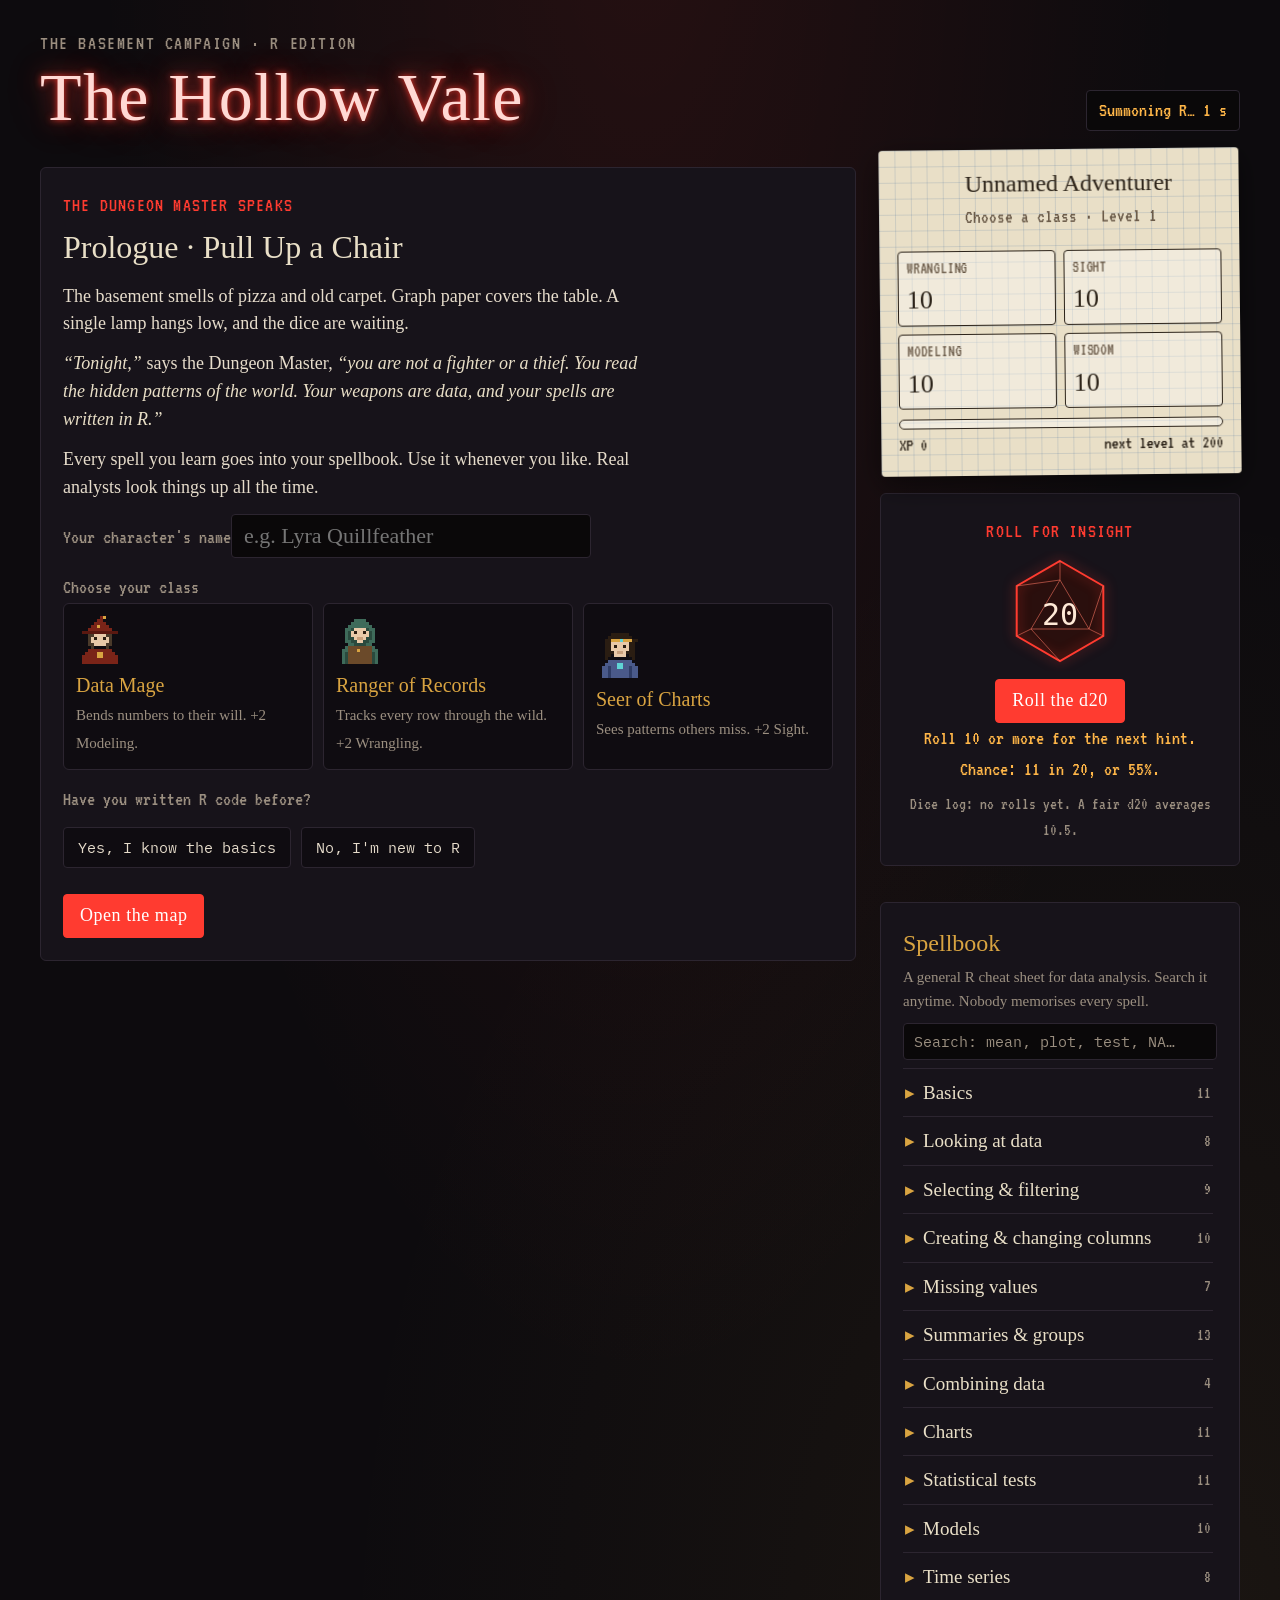
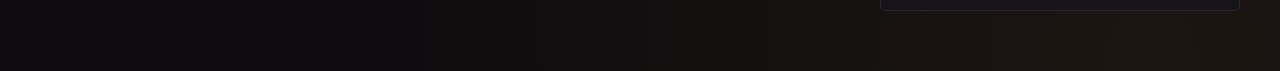
==== commit e4537e58: "Add an Install app button with device-specific steps Co-Authored-By: Claude Opus 5.5 <noreply@anthro" ====
--- a/index.html
+++ b/index.html
@@ -437,6 +437,10 @@
 .vtable th.rn { z-index: 1; }
 .vtable tbody tr:hover td { background: rgba(217,164,65,.18); }
 .vnote { font-size: 14px; color: var(--muted); }
+/* ---------- Install button (app build only) ---------- */
+.installbtn { position: fixed; right: 16px; bottom: 16px; z-index: 15; font-family: var(--display); font-size: 18px; padding: 10px 16px; border-radius: 999px; border: 1px solid var(--gold); background: #17131a; color: var(--gold); box-shadow: 0 6px 24px rgba(0,0,0,.6); }
+.installbtn:hover { background: var(--gold); color: var(--bg); }
+.installbtn[hidden] { display: none; }
 </style>
 </head>
 <body>
@@ -3119,10 +3123,47 @@
 
 $("spellSearch").addEventListener("input", (e) => { spellQuery = e.target.value; renderSpells(); });
 </script>
+<button class="installbtn" id="installBtn" hidden>📲 Install app</button>
+<div class="viewer" id="installHelp" role="dialog" aria-modal="true" aria-label="How to install">
+  <div class="vpanel" style="max-width:460px">
+    <div class="vhead"><div class="dm-label">INSTALL THE HOLLOW VALE</div><button class="vclose" id="installClose" aria-label="Close">×</button></div>
+    <div id="installSteps" class="narration"></div>
+  </div>
+</div>
 <script>
 if ("serviceWorker" in navigator) {
   window.addEventListener("load", () => navigator.serviceWorker.register("sw.js").catch((e) => console.warn("Offline mode unavailable", e)));
 }
+(function () {
+  const btn = document.getElementById("installBtn"), help = document.getElementById("installHelp"), steps = document.getElementById("installSteps");
+  const standalone = window.matchMedia("(display-mode: standalone)").matches || navigator.standalone === true;
+  if (standalone) return;
+  const ua = navigator.userAgent;
+  const ios = /iPad|iPhone|iPod/.test(ua) || (navigator.platform === "MacIntel" && navigator.maxTouchPoints > 1);
+  const safari = /Safari/.test(ua) && !/Chrome|CriOS|FxiOS|EdgiOS|Edg\//.test(ua);
+  const mac = /Macintosh/.test(ua) && !ios;
+  let deferred = null;
+  window.addEventListener("beforeinstallprompt", (e) => { e.preventDefault(); deferred = e; btn.hidden = false; });
+  window.addEventListener("appinstalled", () => { btn.hidden = true; help.classList.remove("open"); });
+  function guide() {
+    let html;
+    if (ios && safari) html = "<p>1. Tap the <b>Share</b> button: the square with an arrow pointing up, at the top right on iPad or at the bottom on iPhone.</p><p>2. Scroll down and tap <b>Add to Home Screen</b>.</p><p>3. Tap <b>Add</b>. The Hollow Vale now sits on your home screen like any app.</p>";
+    else if (ios) html = "<p>On iPhone and iPad, apps like this install from <b>Safari</b>.</p><p>1. Copy this address: <code>" + location.href.split("#")[0] + "</code></p><p>2. Open it in Safari.</p><p>3. Tap <b>Share</b>, then <b>Add to Home Screen</b>, then <b>Add</b>.</p>";
+    else if (mac && safari) html = "<p>In the menu bar at the top of the screen, choose <b>File → Add to Dock</b>. Then click <b>Add</b>.</p>";
+    else html = "<p>Look for the <b>install icon</b> at the right end of the address bar. Or open the browser menu (⋮) and choose <b>Install app</b> or <b>Add to Home screen</b>.</p>";
+    steps.innerHTML = html + '<p style="color:var(--muted);font-size:15px">Let it load once until it says <i>R is ready</i>. After that it also works offline.</p>';
+    help.classList.add("open");
+  }
+  if (ios || (mac && safari)) btn.hidden = false;
+  btn.addEventListener("click", async () => {
+    if (deferred) { deferred.prompt(); const r = await deferred.userChoice; if (r.outcome === "accepted") btn.hidden = true; deferred = null; return; }
+    guide();
+  });
+  document.getElementById("installClose").addEventListener("click", () => help.classList.remove("open"));
+  help.addEventListener("click", (e) => { if (e.target === help) help.classList.remove("open"); });
+  setTimeout(() => { if (btn.hidden) btn.hidden = false; }, 4000);
+})();
 </script>
+
 </body>
 </html>
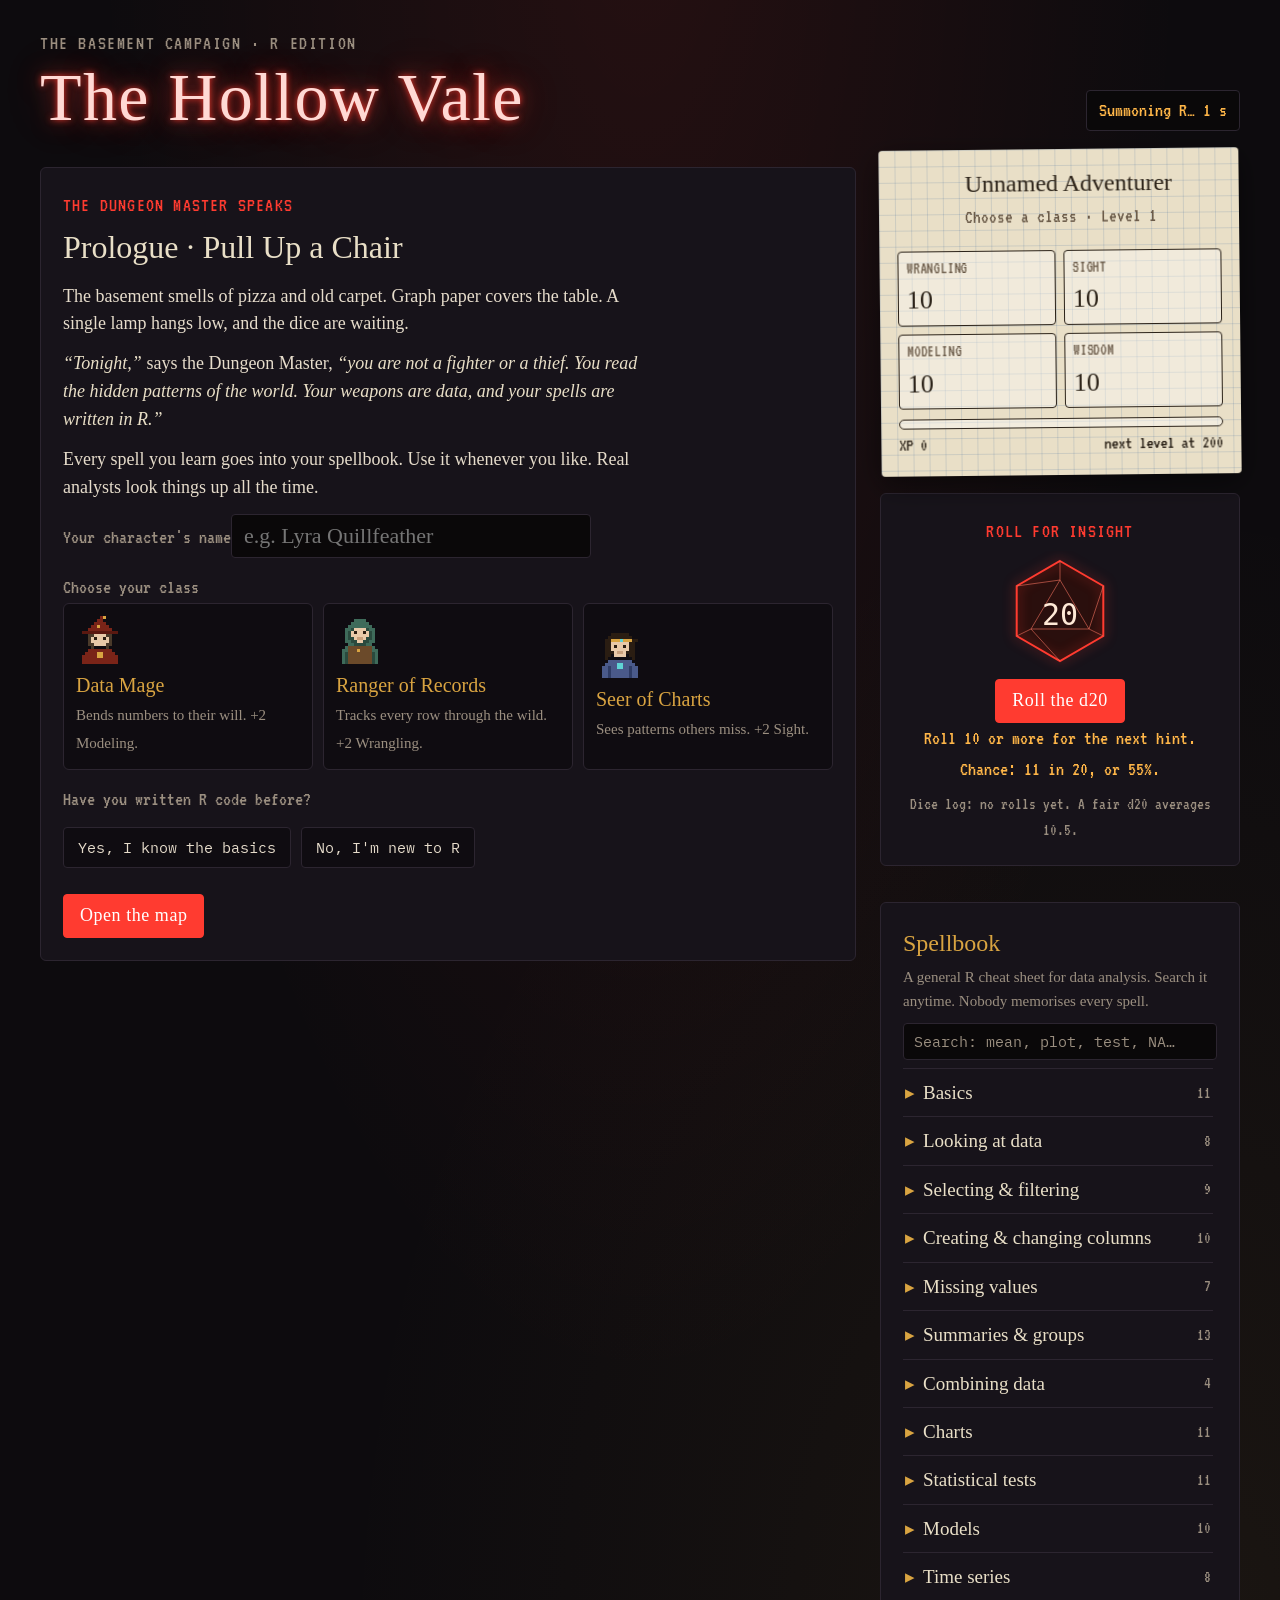
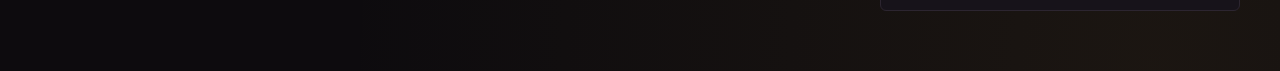
==== commit 444d7a10: "Add Story Mode: a DM editor, shareable story codes and an example story Co-Authored-By: Claude Opus " ====
--- a/index.html
+++ b/index.html
@@ -441,6 +441,32 @@
 .installbtn { position: fixed; right: 16px; bottom: 16px; z-index: 15; font-family: var(--display); font-size: 18px; padding: 10px 16px; border-radius: 999px; border: 1px solid var(--gold); background: #17131a; color: var(--gold); box-shadow: 0 6px 24px rgba(0,0,0,.6); }
 .installbtn:hover { background: var(--gold); color: var(--bg); }
 .installbtn[hidden] { display: none; }
+/* ---------- Modes & Story Mode ---------- */
+.modes { max-width: 1240px; margin: 0 auto 16px; padding: 0 20px; display: flex; gap: 8px; }
+.modes[hidden] { display: none; }
+.modes button { font-family: var(--display); font-size: 19px; padding: 8px 18px; border-radius: 999px; border: 1px solid var(--line); background: #0f0c11; color: var(--muted); }
+.modes button.on { color: var(--paper); border-color: var(--neon); box-shadow: 0 0 12px rgba(255,59,48,.3); }
+.storycode { width: 100%; background: #0a0809; border: 1px solid var(--line); color: var(--amber); font-family: var(--code); font-size: 13px; padding: 8px 10px; border-radius: 4px; resize: vertical; word-break: break-all; }
+.filebtn { display: inline-flex; align-items: center; }
+.storyrow { display: grid; gap: 4px; }
+.storyactions { display: flex; gap: 14px; padding: 0 4px 6px 66px; }
+.sharebox { margin-top: 14px; padding-top: 14px; border-top: 1px solid var(--line); display: grid; gap: 8px; }
+.sharebox[hidden] { display: none; }
+.editor .edgrid { display: grid; gap: 6px 0; }
+.editor label { font-family: var(--term); font-size: 19px; color: var(--paper); margin-top: 10px; display: block; }
+.editor label small { display: block; font-family: var(--body); font-size: 14px; color: var(--muted); }
+.editor input:not([type=checkbox]), .editor textarea { width: 100%; background: #0a0809; border: 1px solid var(--line); color: var(--paper); font-family: var(--body); font-size: 16px; padding: 8px 10px; border-radius: 4px; resize: vertical; }
+.editor textarea.codefield { font-family: var(--code); font-size: 14px; color: #f3e9d6; }
+.editor .chk { display: flex; gap: 8px; align-items: center; }
+.edhead { display: flex; justify-content: space-between; align-items: center; flex-wrap: wrap; gap: 8px; }
+.edtools { display: flex; gap: 12px; flex-wrap: wrap; }
+.edtools .reset:disabled { opacity: .35; text-decoration: none; cursor: default; }
+.edmore { margin-top: 12px; border-top: 1px dashed var(--line); padding-top: 8px; }
+.edmore summary { cursor: pointer; font-family: var(--term); font-size: 18px; color: var(--gold); }
+.npcpick { display: flex; gap: 8px; flex-wrap: wrap; }
+.npcopt { background: #0f0c11; border: 1px solid var(--line); border-radius: 6px; padding: 6px; display: grid; justify-items: center; gap: 2px; color: var(--muted); font-size: 12px; }
+.npcopt canvas { width: 48px; height: 48px; image-rendering: pixelated; }
+.npcopt.picked { border-color: var(--gold); color: var(--gold); }
 </style>
 </head>
 <body>
@@ -452,6 +478,10 @@
   <div id="status" class="status">Summoning R… (first load can take 20–60 s)</div>
 </header>
 
+<nav class="modes" id="modes" hidden aria-label="Game mode">
+  <button data-mode="map">🗺 Campaign</button>
+  <button data-mode="stories">📜 Story Mode</button>
+</nav>
 <main>
   <section>
     <div class="track" id="track"></div>
@@ -1030,6 +1060,26 @@
   top <- exp$segment[which.max(exp$luxury_share)]
   if (!isTRUE(as.numeric(G$nobles) == top)) return(.say(FALSE, "That is not the segment with the highest luxury_share."))
   .say(TRUE, sprintf("Segment %d are the Nobles: about %.0f gold per basket, %.0f%% luxury goods, but only %.1f visits a month.", top, exp$basket_gold[top], 100 * exp$luxury_share[top], exp$visits_per_month[top]))
+}
+
+## ---------- Story Mode (stories written by a human DM) ----------
+.setup_story <- function(csv, name) {
+  G <<- new.env(parent = globalenv())
+  if (nzchar(csv)) {
+    d <- utils::read.csv(text = csv, stringsAsFactors = FALSE, check.names = TRUE)
+    assign(if (nzchar(name)) make.names(name) else "data", d, envir = G)
+  }
+  invisible(TRUE)
+}
+.check_story <- function(expr, fail_msg, nimg) {
+  if (!nzchar(trimws(expr))) return(.say(TRUE, "The DM set no check for this step. Well cast."))
+  env <- new.env(parent = G)
+  env$n_plots <- nimg
+  v <- tryCatch(eval(parse(text = expr), env), error = function(e) structure(conditionMessage(e), class = "check_error"))
+  if (inherits(v, "check_error")) return(.say(FALSE, paste0("Not yet. (The check needs something that isn't there yet: ", v, ")")))
+  if (isTRUE(v)) return(.say(TRUE, "The DM nods. That's exactly it."))
+  if (is.character(v) && length(v) == 1) return(.say(FALSE, v))
+  .say(FALSE, if (nzchar(fail_msg)) fail_msg else "Not quite. Read the task again, or roll for a hint.")
 }
 `;
 /* ---------- Pixel art: bosses, NPCs and heroes (16 x 16, drawn on canvas) ---------- */
@@ -1773,6 +1823,356 @@
   },
 };
 const INTERP_XP = 25;
+
+const EXAMPLE_STORY = {
+ "format": 1,
+ "title": "The Baker's Dozen",
+ "author": "The Hollow Vale",
+ "npc": "maren",
+ "summary": "A short example story: averages, groups and a boxplot.",
+ "intro": "Old Brannoch the baker can't sleep. Some mornings his shelves empty by noon. Other mornings, half his bread goes stale.\n\nHe has kept a tally of four weeks of sales. It is loaded as `bakery`.",
+ "dataset": {
+  "name": "bakery",
+  "csv": "day,weekday,rain,loaves_sold\n1,Mon,yes,30\n2,Tue,no,35\n3,Wed,yes,38\n4,Thu,yes,41\n5,Fri,yes,49\n6,Sat,yes,55\n7,Sun,no,56\n8,Mon,yes,36\n9,Tue,no,44\n10,Wed,yes,33\n11,Thu,no,50\n12,Fri,no,59\n13,Sat,no,63\n14,Sun,no,55\n15,Mon,no,39\n16,Tue,yes,28\n17,Wed,no,48\n18,Thu,yes,42\n19,Fri,yes,50\n20,Sat,no,66\n21,Sun,no,63\n22,Mon,no,46\n23,Tue,yes,29\n24,Wed,no,47\n25,Thu,no,46\n26,Fri,no,57\n27,Sat,no,66\n28,Sun,no,58"
+ },
+ "ending": "Brannoch bakes less on rainy days and more on Saturdays. For the first time in years, nothing goes stale.\n\nThis story was written in the DM editor. Open it there to see how each step is built, then write your own.",
+ "chapters": [
+  {
+   "title": "The Tally",
+   "story": "Brannoch slides the tally across the counter. *How much do I sell on a normal day?*",
+   "task": "Store the average of `loaves_sold` in `avg_loaves`.",
+   "starter": "head(bakery)\n\navg_loaves <- ____(bakery$loaves_sold)\navg_loaves",
+   "check": "exists(\"avg_loaves\") && abs(avg_loaves - mean(bakery$loaves_sold)) < 1e-6",
+   "fail": "avg_loaves should be the mean of the loaves_sold column.",
+   "nudge": "You need the centre of a column. Look in **Summaries & groups**.",
+   "clue": "The function is `mean()`.",
+   "answer": "head(bakery)\n\navg_loaves <- mean(bakery$loaves_sold)\navg_loaves",
+   "lesson": "The mean is a first summary. On its own it hides how much sales change from day to day."
+  },
+  {
+   "title": "Rain on the Roof",
+   "story": "*When it rains, nobody comes,* Brannoch grumbles. *Or do they?*",
+   "task": "Draw a boxplot of `loaves_sold` by `rain`. Then store the average per rain group in `by_rain`.",
+   "starter": "boxplot(loaves_sold ~ rain, data = bakery, col = c(2, 1))\n\nby_rain <- tapply(bakery$loaves_sold, bakery$____, mean)\nby_rain",
+   "check": "n_plots > 0 && exists(\"by_rain\") && isTRUE(all.equal(as.numeric(by_rain), as.numeric(tapply(bakery$loaves_sold, bakery$rain, mean))))",
+   "fail": "Draw the boxplot, and group the averages by the rain column.",
+   "nudge": "Group the sales by the column that says whether it rained.",
+   "clue": "The column is `rain`.",
+   "answer": "boxplot(loaves_sold ~ rain, data = bakery, col = c(2, 1))\n\nby_rain <- tapply(bakery$loaves_sold, bakery$rain, mean)\nby_rain",
+   "lesson": "Comparing groups shows where the difference lives. Here rainy days sell clearly less.",
+   "question": "Rainy days sold fewer loaves on average. What can Brannoch safely conclude?",
+   "options": "*Rain is linked to lower sales, so he could bake a little less when it rains\nRain causes exactly 9 fewer sales every time\nRainy days don't matter at all",
+   "why": "Right. The pattern is clear and useful for planning, but it is an average, not an exact rule for every day."
+  },
+  {
+   "title": "The Stale Spirit",
+   "boss": true,
+   "bossName": "The Stale Spirit",
+   "bossArt": "gremlin",
+   "story": "A musty spirit rises from the bread bin. *Bake the same every day,* it whispers, *and I shall feast.*",
+   "task": "Find the weekday with the highest average sales. Store its name in `best_day`.",
+   "starter": "avg_day <- tapply(bakery$loaves_sold, bakery$weekday, mean)\nsort(avg_day)\n\nbest_day <- names(____(avg_day))\nbest_day",
+   "check": "exists(\"best_day\") && identical(unname(best_day), names(which.max(tapply(bakery$loaves_sold, bakery$weekday, mean))))",
+   "fail": "best_day should be the name of the weekday with the highest average.",
+   "nudge": "You want the label of the largest value.",
+   "clue": "Use `which.max()` inside `names()`.",
+   "answer": "avg_day <- tapply(bakery$loaves_sold, bakery$weekday, mean)\nsort(avg_day)\n\nbest_day <- names(which.max(avg_day))\nbest_day",
+   "lesson": "Weekly patterns are a kind of seasonality. Planning by weekday is how shops avoid waste."
+  }
+ ]
+};
+/* ---------- Story Mode: stories written by a human DM ---------- */
+const STORY_NPCS = ["thessaly", "maren", "seer", "ilsa", "odo", "agathe"];
+const STORY_BOSSES = ["goblin", "gremlin", "ward", "siren", "wraith", "hydra", "crowd"];
+const ROMAN = ["I", "II", "III", "IV", "V", "VI", "VII", "VIII", "IX", "X", "XI", "XII", "XIII", "XIV", "XV"];
+const STAT_ROTA = ["wrangling", "sight", "modeling", "wisdom"];
+
+/* Safe formatting for text written by DMs: everything is escaped, then `code`, **bold** and *italic* are allowed. */
+function fmt(text) {
+  return esc(text || "")
+    .replace(/`([^`]+)`/g, "<code>$1</code>")
+    .replace(/\*\*([^*]+)\*\*/g, "<b>$1</b>")
+    .replace(/\*([^*]+)\*/g, "<em>$1</em>");
+}
+const paras = (text) => String(text || "").split(/\n\s*\n/).map((p) => p.trim()).filter(Boolean).map(fmt);
+
+/* Share codes: "HV1." + base64url(gzip(JSON)) */
+async function encodeStory(story) {
+  const bytes = new TextEncoder().encode(JSON.stringify(story));
+  const gz = await new Response(new Blob([bytes]).stream().pipeThrough(new CompressionStream("gzip"))).arrayBuffer();
+  let bin = ""; const u = new Uint8Array(gz);
+  for (let i = 0; i < u.length; i += 0x8000) bin += String.fromCharCode.apply(null, u.subarray(i, i + 0x8000));
+  return "HV1." + btoa(bin).replace(/\+/g, "-").replace(/\//g, "_").replace(/=+$/, "");
+}
+async function decodeStory(code) {
+  code = String(code || "").trim();
+  if (code.startsWith("{")) return validateStory(JSON.parse(code));
+  if (!code.startsWith("HV1.")) throw new Error("This doesn't look like a story code. It should start with HV1.");
+  const b64 = code.slice(4).replace(/-/g, "+").replace(/_/g, "/");
+  const bin = atob(b64 + "===".slice((b64.length + 3) % 4));
+  const u = Uint8Array.from(bin, (c) => c.charCodeAt(0));
+  const txt = await new Response(new Blob([u]).stream().pipeThrough(new DecompressionStream("gzip"))).text();
+  return validateStory(JSON.parse(txt));
+}
+function validateStory(st) {
+  if (!st || typeof st !== "object" || !Array.isArray(st.chapters) || !st.chapters.length) throw new Error("This story has no chapters.");
+  const s = (v, n = 4000) => String(v ?? "").slice(0, n);
+  return {
+    format: 1,
+    title: s(st.title, 80) || "Untitled story", author: s(st.author, 60), npc: STORY_NPCS.includes(st.npc) ? st.npc : "thessaly",
+    summary: s(st.summary, 200), intro: s(st.intro), ending: s(st.ending),
+    dataset: { name: s(st.dataset?.name, 40) || "data", csv: s(st.dataset?.csv, 2000000) },
+    chapters: st.chapters.slice(0, 15).map((c) => ({
+      title: s(c.title, 80) || "Untitled chapter", story: s(c.story), task: s(c.task, 1500), starter: s(c.starter, 6000),
+      check: s(c.check, 3000), fail: s(c.fail, 400), nudge: s(c.nudge, 800), clue: s(c.clue, 800), answer: s(c.answer, 6000),
+      lesson: s(c.lesson, 1500), boss: !!c.boss, bossName: s(c.bossName, 60), bossArt: STORY_BOSSES.includes(c.bossArt) ? c.bossArt : "goblin",
+      question: s(c.question, 600), options: s(c.options, 1500), why: s(c.why, 800),
+    })),
+  };
+}
+async function storyId(story) {
+  const buf = await crypto.subtle.digest("SHA-256", new TextEncoder().encode(JSON.stringify(story)));
+  return "st_" + [...new Uint8Array(buf)].slice(0, 6).map((b) => b.toString(16).padStart(2, "0")).join("");
+}
+
+/* Turn a stored story into the session shape the chapter engine plays. */
+function storyToSession(id, st) {
+  if (!st) return null;
+  return {
+    id, story: true, npc: st.npc, num: "★", title: st.title, place: "Story", topic: st.author ? `by ${st.author}` : "",
+    intro: st.intro,
+    chapters: st.chapters.map((c, i) => ({
+      id: i + 1, short: `${ROMAN[i] || i + 1} · ${c.title}`.slice(0, 32), title: `Chapter ${ROMAN[i] || i + 1} · ${c.title}`,
+      stat: STAT_ROTA[i % 4], graphics: true, npc: st.npc,
+      story: [...(i === 0 ? paras(st.intro) : []), ...paras(c.story)],
+      task: fmt(c.task), starter: c.starter || "# Write your spell here\n",
+      lesson: c.lesson ? `<b>Lesson:</b> ${fmt(c.lesson)}` : "<b>Well done.</b>",
+      enemy: c.boss ? { name: c.bossName || "The Shadow", hp: 10, note: "Set by your DM.", art: c.bossArt } : null,
+      check: c.check, fail: c.fail,
+    })),
+    epilogue: () => paras(st.ending || "The story ends here. Thanks for playing.").map((p) => `<p>${p}</p>`).join(""),
+    summary: st.summary ? fmt(st.summary) : "",
+  };
+}
+function storyHelp(sid, chId) {
+  const c = S.stories?.[sid]?.chapters?.[chId - 1]; if (!c) return null;
+  if (!c.nudge && !c.clue && !c.answer) return null;
+  return { nudge: fmt(c.nudge || "Re-read the task. The spellbook can help."), clue: fmt(c.clue || c.nudge || "Search the spellbook for the key word in the task."), answer: c.answer || "", why: fmt(c.lesson || "") };
+}
+function storyInterp(sid, chId) {
+  const c = S.stories?.[sid]?.chapters?.[chId - 1]; if (!c || !c.question || !c.options) return null;
+  const lines = c.options.split("\n").map((l) => l.trim()).filter(Boolean).slice(0, 6);
+  if (lines.length < 2 || !lines.some((l) => l.startsWith("*"))) return null;
+  return {
+    q: fmt(c.question),
+    options: lines.map((l, k) => {
+      const ok = l.startsWith("*");
+      return { v: String.fromCharCode(97 + k), t: l.replace(/^\*\s*/, ""), ok, why: ok ? fmt(c.why || "That's right.") : "Not this one. Think about what the result really shows." };
+    }),
+  };
+}
+
+/* ---------- Story Mode screen ---------- */
+function renderStories() {
+  $("track").innerHTML = "";
+  const list = Object.entries(S.stories || {}).filter(([id]) => id !== "st_test");
+  $("stage").innerHTML = `
+    <div class="card">
+      <div class="chead"><canvas class="portrait" id="npcArt" width="64" height="64" aria-hidden="true"></canvas>
+        <div><div class="dm-label">STORY MODE</div><h2 class="chapter">Tales from other tables</h2>
+        <div class="npcname">Stories written by a Dungeon Master: a teacher, a friend, or you.</div></div></div>
+      <div class="narration"><p>In Story Mode, a human DM writes the adventure: the scenes, the data and the challenges. Load a story someone shared with you, or open the editor and write your own.</p></div>
+      <div class="actions" style="padding:6px 0 0;border:0">
+        <button class="btn red" id="newStory">✒️ Write a story</button>
+        <button class="btn ghost" id="exampleStory">Try the example story</button>
+      </div>
+    </div>
+    <div class="card">
+      <div class="dm-label">LOAD A STORY</div>
+      <p class="fbintro">Paste the story code your DM gave you, or open a story file.</p>
+      <textarea id="storyCode" class="storycode" rows="3" placeholder="HV1.…" spellcheck="false" autocapitalize="off"></textarea>
+      <div class="actions" style="padding:8px 0 0;border:0">
+        <button class="btn" id="loadCode">Load story</button>
+        <label class="btn ghost filebtn">Open a file<input type="file" id="storyFile" accept=".json,.hvstory,.txt,application/json,text/plain" hidden></label>
+        <span class="fbstatus" id="loadStatus" role="status"></span>
+      </div>
+    </div>
+    <div class="card">
+      <div class="dm-label">YOUR STORIES</div>
+      ${list.length ? `<div class="sessions" style="padding:8px 0 0">${list.map(([id, st]) => {
+        const p = S.progress[id]; const done = p?.done;
+        return `<div class="storyrow">
+          <button class="sess ${done ? "done" : "open"}" data-play="${id}"><span class="badge">★</span>
+            <span><strong>${esc(st.title)}</strong><span>${st.author ? "by " + esc(st.author) + " · " : ""}${st.chapters.length} chapter${st.chapters.length > 1 ? "s" : ""}${st.summary ? " · " + esc(st.summary) : ""}</span></span>
+            <span class="state">${done ? "✓ replay" : p && p.step > 1 ? "▶ continue" : "▶ play"}</span></button>
+          <div class="storyactions"><button class="reset" data-edit="${id}">Edit</button><button class="reset" data-share="${id}">Share</button><button class="reset" data-del="${id}">Remove</button></div>
+        </div>`; }).join("")}</div>` : `<p class="fbintro" style="margin-top:8px">No stories yet. Load one above, try the example, or write your own.</p>`}
+      <div class="sharebox" id="sharebox" hidden></div>
+    </div>`;
+  drawSprite($("npcArt"), "thessaly");
+  $("newStory").addEventListener("click", () => openEditor(null));
+  $("exampleStory").addEventListener("click", async () => { const id = await addStory(EXAMPLE_STORY); openSession(id); });
+  $("loadCode").addEventListener("click", async () => {
+    try { const st = await decodeStory($("storyCode").value); const id = await addStory(st); $("loadStatus").textContent = `Loaded “${st.title}”.`; render(); }
+    catch (e) { $("loadStatus").textContent = "Couldn't load it: " + e.message; }
+  });
+  $("storyFile").addEventListener("change", async (e) => {
+    const f = e.target.files[0]; if (!f) return;
+    try { const st = await decodeStory(await f.text()); await addStory(st); render(); }
+    catch (err) { $("loadStatus").textContent = "Couldn't open that file: " + err.message; }
+  });
+  document.querySelectorAll("[data-play]").forEach((b) => b.addEventListener("click", () => openSession(b.dataset.play)));
+  document.querySelectorAll("[data-edit]").forEach((b) => b.addEventListener("click", () => openEditor(b.dataset.edit)));
+  document.querySelectorAll("[data-del]").forEach((b) => b.addEventListener("click", () => {
+    if (b.dataset.armed) { delete S.stories[b.dataset.del]; delete S.progress[b.dataset.del]; save(); render(); }
+    else { b.dataset.armed = "1"; b.textContent = "Click again to remove"; }
+  }));
+  document.querySelectorAll("[data-share]").forEach((b) => b.addEventListener("click", () => showShare(b.dataset.share)));
+}
+async function addStory(st) {
+  const clean = validateStory(st);
+  const id = await storyId(clean);
+  S.stories = Object.assign({}, S.stories, { [id]: clean }); save();
+  return id;
+}
+async function showShare(id) {
+  const st = S.stories[id]; const box = $("sharebox"); if (!st || !box) return;
+  const code = await encodeStory(st);
+  const link = location.protocol.startsWith("http") && !window.claude?.use ? `${location.origin}${location.pathname}?story=${code}` : "";
+  box.hidden = false;
+  box.innerHTML = `<div class="dm-label">SHARE “${esc(st.title)}”</div>
+    <p class="fbintro">Send this code to your players. They paste it in <b>Load a story</b>. It contains the whole story, data included (${Math.round(code.length / 1024)} KB).</p>
+    <textarea class="storycode" rows="3" readonly id="shareCode">${esc(code)}</textarea>
+    <div class="actions" style="padding:8px 0 0;border:0">
+      <button class="btn" id="copyCode">Copy code</button>
+      ${link && link.length < 8000 ? `<button class="btn ghost" id="copyLink">Copy a direct link</button>` : ""}
+      <span class="fbstatus" id="shareStatus" role="status"></span>
+    </div>`;
+  const copy = async (text, what) => { try { await navigator.clipboard.writeText(text); $("shareStatus").textContent = `${what} copied.`; } catch (e) { $("shareCode").select(); $("shareStatus").textContent = "Copy was blocked. Select the code and copy it by hand."; } };
+  $("copyCode").addEventListener("click", () => copy(code, "Code"));
+  if ($("copyLink")) $("copyLink").addEventListener("click", () => copy(link, "Link"));
+  box.scrollIntoView({ behavior: "smooth", block: "nearest" });
+}
+
+/* ---------- DM editor ---------- */
+let ED = null, edId = null;
+const blankChapter = () => ({ title: "", story: "", task: "", starter: "", check: "", fail: "", nudge: "", clue: "", answer: "", lesson: "", boss: false, bossName: "", bossArt: "goblin", question: "", options: "", why: "" });
+function openEditor(id) {
+  edId = id;
+  ED = id && S.stories[id] ? JSON.parse(JSON.stringify(S.stories[id])) : { format: 1, title: "", author: "", npc: "thessaly", summary: "", intro: "", ending: "", dataset: { name: "data", csv: "" }, chapters: [blankChapter()] };
+  S.view = "editor"; save(); render(); window.scrollTo({ top: 0 });
+}
+function edField(label, key, val, opts = {}) {
+  const id = "ed_" + key.replace(/\W/g, "_");
+  const help = opts.help ? `<small>${opts.help}</small>` : "";
+  if (opts.area) return `<label for="${id}">${label}${help}</label><textarea id="${id}" data-k="${key}" rows="${opts.rows || 3}" class="${opts.code ? "codefield" : ""}" spellcheck="${opts.code ? "false" : "true"}" placeholder="${esc(opts.ph || "")}">${esc(val)}</textarea>`;
+  return `<label for="${id}">${label}${help}</label><input id="${id}" data-k="${key}" value="${esc(val)}" placeholder="${esc(opts.ph || "")}">`;
+}
+function renderEditor() {
+  $("track").innerHTML = `<button class="backlink" id="edBack">← Story Mode</button>`;
+  $("edBack").addEventListener("click", () => { S.view = "stories"; save(); render(); });
+  const csvRows = ED.dataset.csv ? ED.dataset.csv.trim().split("\n").length - 1 : 0;
+  $("stage").innerHTML = `
+    <div class="card editor">
+      <div class="dm-label">THE DM'S DESK</div>
+      <h2 class="chapter">${edId ? "Edit your story" : "Write a new story"}</h2>
+      <p class="fbintro">Fill in the story, add your data and write each challenge. Use \`backticks\` for code, *stars* for italics and **double stars** for bold. Your work is saved in this browser as you go.</p>
+      <div class="edgrid">
+        ${edField("Title", "title", ED.title, { ph: "The Baker's Dozen" })}
+        ${edField("Your name as DM", "author", ED.author, { ph: "Dr. Example" })}
+        ${edField("One-line summary", "summary", ED.summary, { ph: "Averages, groups and a boxplot" })}
+        <label>Guide character<small>Shown next to every chapter.</small></label>
+        <div class="npcpick">${STORY_NPCS.map((n) => `<button type="button" class="npcopt ${ED.npc === n ? "picked" : ""}" data-npc="${n}" title="${esc(NPC_NAMES[n])}"><canvas width="48" height="48" data-art="${n}"></canvas><span>${esc(NPC_NAMES[n].split(",")[0])}</span></button>`).join("")}</div>
+        ${edField("Opening", "intro", ED.intro, { area: true, rows: 4, ph: "Set the scene. Say what the data is called." })}
+      </div>
+    </div>
+    <div class="card editor">
+      <div class="dm-label">THE DATA</div>
+      <div class="edgrid">
+        ${edField("Name of the data frame in R", "dataset.name", ED.dataset.name, { ph: "bakery", help: "Players will type this name." })}
+        <label>CSV data<small>${csvRows ? `${csvRows} rows loaded.` : "First row = column names."}</small></label>
+        <div><label class="btn ghost filebtn small">Upload a CSV file<input type="file" id="csvFile" accept=".csv,text/csv,text/plain" hidden></label></div>
+        ${edField("…or paste it here", "dataset.csv", ED.dataset.csv, { area: true, rows: 5, code: true, ph: "day,weekday,sales\n1,Mon,42" })}
+      </div>
+    </div>
+    ${ED.chapters.map((c, i) => `
+    <div class="card editor chapterbox">
+      <div class="edhead"><div class="dm-label">CHAPTER ${ROMAN[i] || i + 1}</div>
+        <div class="edtools">
+          <button class="reset" data-move="${i}:-1" ${i ? "" : "disabled"}>↑ Up</button>
+          <button class="reset" data-move="${i}:1" ${i < ED.chapters.length - 1 ? "" : "disabled"}>↓ Down</button>
+          <button class="reset" data-test="${i}">Test this chapter</button>
+          ${ED.chapters.length > 1 ? `<button class="reset" data-rm="${i}">Delete</button>` : ""}
+        </div></div>
+      <div class="edgrid">
+        ${edField("Chapter title", `ch.${i}.title`, c.title)}
+        ${edField("Story", `ch.${i}.story`, c.story, { area: true, rows: 3, ph: "What happens. What the characters say." })}
+        ${edField("Task", `ch.${i}.task`, c.task, { area: true, rows: 2, ph: "Store the average of `sales` in `avg_sales`." })}
+        ${edField("Starter code", `ch.${i}.starter`, c.starter, { area: true, rows: 5, code: true, help: "Use ____ for blanks the player fills in.", ph: "avg_sales <- ____(data$sales)" })}
+        ${edField("Check", `ch.${i}.check`, c.check, { area: true, rows: 2, code: true, help: "An R condition that is TRUE when the task is solved. <code>n_plots</code> is the number of charts drawn.", ph: "exists(\"avg_sales\") && abs(avg_sales - mean(data$sales)) < 1e-6" })}
+        ${edField("Message when the check fails", `ch.${i}.fail`, c.fail, { ph: "avg_sales should be the mean of sales." })}
+        ${edField("Hint 1: nudge", `ch.${i}.nudge`, c.nudge, { ph: "Where to look, without the answer." })}
+        ${edField("Hint 2: clue", `ch.${i}.clue`, c.clue, { ph: "Which function or column." })}
+        ${edField("Answer (revealed after 2 failed casts)", `ch.${i}.answer`, c.answer, { area: true, rows: 4, code: true })}
+        ${edField("Lesson", `ch.${i}.lesson`, c.lesson, { area: true, rows: 2, ph: "What the player should take away." })}
+        <details class="edmore" ${c.question || c.boss ? "open" : ""}><summary>Optional: boss fight and interpretation question</summary>
+          <div class="edgrid">
+            <label class="chk"><input type="checkbox" data-k="ch.${i}.boss" ${c.boss ? "checked" : ""}> This chapter is a boss fight</label>
+            ${edField("Boss name", `ch.${i}.bossName`, c.bossName, { ph: "The Stale Spirit" })}
+            <label>Boss look</label>
+            <div class="npcpick">${STORY_BOSSES.map((b) => `<button type="button" class="npcopt ${c.bossArt === b ? "picked" : ""}" data-boss="${i}:${b}"><canvas width="48" height="48" data-art="${b}"></canvas></button>`).join("")}</div>
+            ${edField("Question after the code works", `ch.${i}.question`, c.question, { ph: "What can we safely conclude?" })}
+            ${edField("Answer options, one per line, start the correct one with *", `ch.${i}.options`, c.options, { area: true, rows: 3, ph: "*The correct answer\nA common mistake\nAnother mistake" })}
+            ${edField("Why the correct answer is right", `ch.${i}.why`, c.why, { area: true, rows: 2 })}
+          </div></details>
+      </div>
+    </div>`).join("")}
+    <div class="card editor">
+      <button class="btn ghost" id="addCh" ${ED.chapters.length >= 15 ? "disabled" : ""}>+ Add a chapter</button>
+      <div class="edgrid" style="margin-top:14px">${edField("Ending", "ending", ED.ending, { area: true, rows: 3, ph: "How the story ends." })}</div>
+      <div class="actions" style="padding:14px 0 0;border:0">
+        <button class="btn red" id="saveStory">Save story</button>
+        <button class="btn" id="playStory">Save and play</button>
+        <span class="fbstatus" id="edStatus" role="status"></span>
+      </div>
+    </div>`;
+  document.querySelectorAll(".editor canvas[data-art]").forEach((cv) => drawSprite(cv, cv.dataset.art));
+  const setK = (k, v) => {
+    if (k.startsWith("ch.")) { const [, i, f] = k.split("."); ED.chapters[+i][f] = v; }
+    else if (k.startsWith("dataset.")) ED.dataset[k.split(".")[1]] = v;
+    else ED[k] = v;
+    try { localStorage.setItem(KEY + "-draft", JSON.stringify({ id: edId, ED })); } catch (e) {}
+  };
+  document.querySelectorAll(".editor [data-k]").forEach((el) => el.addEventListener(el.type === "checkbox" ? "change" : "input", () => setK(el.dataset.k, el.type === "checkbox" ? el.checked : el.value)));
+  document.querySelectorAll("[data-npc]").forEach((b) => b.addEventListener("click", () => { ED.npc = b.dataset.npc; renderEditor(); }));
+  document.querySelectorAll("[data-boss]").forEach((b) => b.addEventListener("click", () => { const [i, art] = b.dataset.boss.split(":"); ED.chapters[+i].bossArt = art; ED.chapters[+i].boss = true; renderEditor(); }));
+  document.querySelectorAll("[data-move]").forEach((b) => b.addEventListener("click", () => { const [i, d] = b.dataset.move.split(":").map(Number); const ch = ED.chapters.splice(i, 1)[0]; ED.chapters.splice(i + d, 0, ch); renderEditor(); }));
+  document.querySelectorAll("[data-rm]").forEach((b) => b.addEventListener("click", () => {
+    if (b.dataset.armed) { ED.chapters.splice(+b.dataset.rm, 1); renderEditor(); } else { b.dataset.armed = "1"; b.textContent = "Click again to delete"; }
+  }));
+  document.querySelectorAll("[data-test]").forEach((b) => b.addEventListener("click", () => testChapter(+b.dataset.test)));
+  $("addCh").addEventListener("click", () => { ED.chapters.push(blankChapter()); renderEditor(); window.scrollTo({ top: document.body.scrollHeight }); });
+  $("csvFile").addEventListener("change", async (e) => { const f = e.target.files[0]; if (!f) return; ED.dataset.csv = (await f.text()).replace(/\r\n/g, "\n"); renderEditor(); });
+  const saveIt = async () => {
+    if (!ED.title.trim()) { $("edStatus").textContent = "Give your story a title first."; return null; }
+    if (!ED.chapters.some((c) => c.task.trim())) { $("edStatus").textContent = "Write at least one task."; return null; }
+    const clean = validateStory(ED);
+    const id = await storyId(clean);
+    const stories = Object.assign({}, S.stories);
+    if (edId && edId !== id) { delete stories[edId]; if (S.progress[edId]) { S.progress[id] = S.progress[edId]; delete S.progress[edId]; } }
+    stories[id] = clean; S.stories = stories; edId = id; save();
+    try { localStorage.removeItem(KEY + "-draft"); } catch (e) {}
+    $("edStatus").textContent = "Saved.";
+    return id;
+  };
+  $("saveStory").addEventListener("click", saveIt);
+  $("playStory").addEventListener("click", async () => { const id = await saveIt(); if (id) { S.progress[id] = freshProgress(); openSession(id); } });
+}
+async function testChapter(i) {
+  const id = await (async () => { const clean = validateStory(Object.assign({}, ED, { title: ED.title || "Test" })); const tid = "st_test"; S.stories = Object.assign({}, S.stories, { [tid]: clean }); return tid; })();
+  S.progress[id] = Object.assign(freshProgress(), { step: i + 1, testFrom: edId ?? "new" });
+  save(); openSession(id);
+}
 
 "use strict";
 
@@ -2340,7 +2740,9 @@
   p.fails = p.fails || {}; p.tier = p.tier || {}; p.revealed = p.revealed || {}; p.interp = p.interp || {};
   return p;
 };
-const sessionOf = (sid) => SESSIONS.find((x) => x.id === sid);
+const sessionOf = (sid) => SESSIONS.find((x) => x.id === sid) || (S.stories?.[sid] ? storyToSession(sid, S.stories[sid]) : null);
+const helpFor = (sess, st) => HELP[sess.id]?.[st.id] || (sess.story ? storyHelp(sess.id, st.id) : null);
+const interpFor = (sess, st) => INTERPRET[sess.id]?.[st.id] || (sess.story ? storyInterp(sess.id, st.id) : null);
 const REQUIRES = { s2: "s1", s3: "s2", s6: "s3", s4: "s6", s5: "s4" };
 function sessionState(i) {
   const sess = SESSIONS[i];
@@ -2395,8 +2797,15 @@
 function render() {
   renderSheet(); renderSpells(); renderDiceLog();
   $("rollResult").textContent = "Roll 10 or more for the next hint. Chance: 11 in 20, or 55%.";
+  renderModes();
   if (S.view === "prologue" || !S.name || !S.cls) return renderPrologue();
-  if (S.view === "map" || !S.current) return renderMap();
+  if (S.view === "stories") return renderStories();
+  if (S.view === "editor") {
+    if (!ED) { try { const d = JSON.parse(localStorage.getItem(KEY + "-draft") || "null"); if (d) { ED = d.ED; edId = d.id; } } catch (e) {} }
+    if (ED) return renderEditor();
+    S.view = "stories"; return renderStories();
+  }
+  if (S.view === "map" || !S.current || !sessionOf(S.current)) return renderMap();
   const sess = sessionOf(S.current);
   const prog = P(sess.id);
   renderTrack(sess, prog);
@@ -2407,11 +2816,24 @@
 function renderTrack(sess, prog) {
   const items = sess.chapters.map((c) => `<span class="${c.id < prog.step ? "done" : c.id === prog.step ? "now" : ""}">${c.short}</span>`);
   items.push(`<span class="${prog.step > sess.chapters.length ? "now" : ""}">Epilogue</span>`);
-  $("track").innerHTML = `<button class="backlink" id="toMap">← Map</button>` + items.join("");
+  $("track").innerHTML = `<button class="backlink" id="toMap">${sess.story ? (prog.testFrom ? "← Back to editor" : "← Story Mode") : "← Map"}</button>` + items.join("");
   $("toMap").addEventListener("click", goMap);
 }
 
-function goMap() { S.view = "map"; save(); render(); window.scrollTo({ top: 0, behavior: "smooth" }); }
+function renderModes() {
+  const nav = $("modes"); if (!nav) return;
+  const hasHero = S.name && S.cls && S.view !== "prologue";
+  nav.hidden = !hasHero;
+  const inStory = S.view === "stories" || S.view === "editor" || (S.view === "session" && sessionOf(S.current)?.story);
+  nav.querySelectorAll("[data-mode]").forEach((b) => { const on = (b.dataset.mode === "stories") === !!inStory; b.classList.toggle("on", on); b.setAttribute("aria-pressed", on ? "true" : "false"); });
+}
+function goMap() {
+  const sess = sessionOf(S.current);
+  if (sess && sess.story) {
+    const prog = P(sess.id);
+    if (prog.testFrom) { delete S.stories.st_test; delete S.progress.st_test; S.current = null; S.view = "editor"; save(); render(); return; }
+    S.view = "stories"; save(); render(); window.scrollTo({ top: 0, behavior: "smooth" }); return;
+  } S.view = "map"; save(); render(); window.scrollTo({ top: 0, behavior: "smooth" }); }
 
 function mapSVG() {
   // Positions of quest sites on the 1000 x 640 parchment.
@@ -2534,7 +2956,7 @@
   const st = sess.chapters[prog.step - 1];
   const solved = prog.solved[st.id];
   const guess = prog.guesses[st.id];
-  const iq = INTERPRET[sess.id]?.[st.id];
+  const iq = interpFor(sess, st);
   const interpDone = !iq || prog.interp[st.id]?.done;
   const enemyHP = st.enemy ? (solved ? (interpDone ? 0 : Math.ceil(st.enemy.hp / 2)) : st.enemy.hp) : 0;
   const needsGuess = st.predict && !guess;
@@ -2543,7 +2965,7 @@
     <div class="card">
       <div class="chead">
         <canvas class="portrait" id="npcArt" width="64" height="64" aria-hidden="true"></canvas>
-        <div><div class="dm-label">THE DUNGEON MASTER SPEAKS · SESSION ${sess.num}</div>
+        <div><div class="dm-label">THE DUNGEON MASTER SPEAKS · ${sess.story ? "STORY MODE" : `SESSION ${sess.num}`}</div>
         <h2 class="chapter">${st.title}</h2>
         <div class="npcname">With ${esc(NPC_NAMES[st.npc || sess.npc] || "")}</div></div>
       </div>
@@ -2609,7 +3031,7 @@
 }
 
 function hintsHTML(sess, prog, st) {
-  const h = HELP[sess.id]?.[st.id]; if (!h) return "";
+  const h = helpFor(sess, st); if (!h) return "";
   const tier = prog.tier[st.id] || 0, fails = prog.fails[st.id] || 0;
   const solved = !!prog.solved[st.id], revealed = !!prog.revealed[st.id];
   const baseXP = sess.xp || 100, revealXP = Math.round(baseXP * REVEAL_XP / 100);
@@ -2622,7 +3044,7 @@
   }
   const row = [];
   if (!solved && tier < 2) row.push(`<button class="btn ghost small" id="hintRoll">🎲 Roll for a ${tier ? "clue" : "nudge"}</button>`);
-  if (!solved && !revealed && fails >= 2) row.push(`<button class="btn ghost small warn" id="revealBtn">Reveal the answer · only ${revealXP} XP</button>`);
+  if (!solved && !revealed && fails >= 2 && h.answer) row.push(`<button class="btn ghost small warn" id="revealBtn">Reveal the answer · only ${revealXP} XP</button>`);
   if (row.length) html += `<div class="hint-actions">${row.join("")}</div>`;
   html += `<div class="hint-note" id="hintNote">${solved ? "" : fails >= 2 || revealed ? "" : `The answer can be revealed after 2 failed casts. Failed casts so far: ${fails}.`}</div>`;
   return html;
@@ -2634,7 +3056,7 @@
     prog.revealed[st.id] = true; save(); refreshHints(sess, prog, st);
   });
   if ($("useAnswer")) $("useAnswer").addEventListener("click", () => {
-    const ta = $("code"); ta.value = HELP[sess.id][st.id].answer; prog.code[st.id] = ta.value; save(); syncHL();
+    const ta = $("code"); ta.value = helpFor(sess, st).answer; prog.code[st.id] = ta.value; save(); syncHL();
     ta.scrollIntoView({ behavior: "smooth", block: "center" });
   });
 }
@@ -2797,19 +3219,19 @@
     <div class="card">
       <div class="chead">
         <canvas class="portrait" id="npcArt" width="64" height="64" aria-hidden="true"></canvas>
-        <div><div class="dm-label">THE DUNGEON MASTER SPEAKS · SESSION ${sess.num}</div>
+        <div><div class="dm-label">THE DUNGEON MASTER SPEAKS · ${sess.story ? "STORY MODE" : `SESSION ${sess.num}`}</div>
         <h2 class="chapter">Epilogue · ${esc(sess.title)}</h2></div>
       </div>
       <div class="narration">${sess.epilogue(S, prog)}</div>
-      <div class="task"><b>Session ${sess.num} complete.</b> ${sess.summary} ${esc(S.name)} is level ${S.level} with ${S.xp} XP.</div>
+      <div class="task"><b>${sess.story ? "Story complete." : `Session ${sess.num} complete.`}</b> ${sess.summary} ${esc(S.name)} is level ${S.level} with ${S.xp} XP.</div>
       <div class="actions" style="padding:14px 0 0;border:0">
-        <button class="btn red" id="mapBtn">Back to the map →</button>
-        <span style="align-self:center;color:var(--muted);font-size:16px">${sess.optional ? "Next on the map: Millbrook." : SESSIONS[nextIdx] ? `New on the map: ${esc(next.place)}.` : "You have completed the whole campaign."}</span>
+        <button class="btn red" id="mapBtn">${sess.story ? (prog.testFrom ? "Back to the editor →" : "Back to Story Mode →") : "Back to the map →"}</button>
+        <span style="align-self:center;color:var(--muted);font-size:16px">${sess.story ? "" : sess.optional ? "Next on the map: Millbrook." : SESSIONS[nextIdx] ? `New on the map: ${esc(next.place)}.` : "You have completed the whole campaign."}</span>
       </div>
       <p style="margin-top:14px"><button class="reset" id="restart">Start over with a new character</button></p>
     </div>
-    ${feedbackHTML(sess)}`;
-  bindFeedback(sess, prog);
+    ${sess.story ? "" : feedbackHTML(sess)}`;
+  if (!sess.story) bindFeedback(sess, prog);
   drawSprite($("npcArt"), sess.npc);
   $("mapBtn").addEventListener("click", goMap);
   $("restart").addEventListener("click", () => { S = JSON.parse(JSON.stringify(DEFAULT)); save(); render(); });
@@ -2932,7 +3354,14 @@
   } finally { shelter.purge(); }
 }
 async function rCheck(sid, step, nimg) {
-  const raw = await webR.evalRString(`.check("${sid}", ${step}, ${nimg})`);
+  let raw;
+  const sess = sessionOf(sid);
+  if (sess && sess.story) {
+    const ch = sess.chapters[step - 1];
+    await webR.objs.globalEnv.bind(".ck", ch.check || "");
+    await webR.objs.globalEnv.bind(".cfail", ch.fail || "");
+    raw = await webR.evalRString(`.check_story(.ck, .cfail, ${nimg})`);
+  } else raw = await webR.evalRString(`.check("${sid}", ${step}, ${nimg})`);
   const i = raw.indexOf("\x01");
   return [raw.slice(0, i) === "1", raw.slice(i + 1)];
 }
@@ -3037,7 +3466,7 @@
   const prog = sess ? P(sess.id) : null;
   const st = sess && prog.step <= sess.chapters.length ? sess.chapters[prog.step - 1] : null;
   const say = (t) => { $("rollResult").textContent = t; const n = $("hintNote"); if (n) n.textContent = t; };
-  if (!st || !HELP[sess.id]?.[st.id]) { say("No quest is active. Roll when you face a challenge."); return; }
+  if (!st || !helpFor(sess, st)) { say("No quest is active. Roll when you face a challenge."); return; }
   const tier = prog.tier[st.id] || 0;
   if (prog.solved[st.id]) { say("This challenge is already beaten."); return; }
   if (tier >= 2) { say("The DM has given every hint. After 2 failed casts you can reveal the answer."); return; }
@@ -3069,6 +3498,21 @@
 async function prepareSession(sid) {
   const sess = sessionOf(sid); const prog = P(sid);
   preparedFor = null;
+  if (sess.story) {
+    const st = S.stories[sid];
+    await webR.objs.globalEnv.bind(".scsv", st.dataset.csv || "");
+    await webR.objs.globalEnv.bind(".sname", st.dataset.name || "data");
+    try { await webR.evalRVoid(".setup_story(.scsv, .sname)"); }
+    catch (e) { const o = $("out"); if (o) { o.className = "out err"; o.textContent = "The story's data could not be read as CSV: " + e.message; } }
+    for (const ch of sess.chapters) {
+      if (ch.id >= prog.step) break;
+      const src = prog.code[ch.id] && !prog.code[ch.id].includes("____") ? prog.code[ch.id] : storyHelp(sid, ch.id)?.answer;
+      if (src) await rRun(src);
+    }
+    preparedFor = sid;
+    if (S.view === "session" && S.current === sid) { const rb = $("runBtn"); if (rb) rb.disabled = false; const vb = $("viewBtn"); if (vb) vb.disabled = false; const o = $("out"); if (o && o.textContent.startsWith("R is still")) o.textContent = "Output appears here."; }
+    return;
+  }
   await webR.evalRVoid(`.setup_${sid}()`);
   // Replay this session's solved steps so variables like `clean` exist again.
   for (const ch of sess.chapters) {
@@ -3118,8 +3562,18 @@
 }
 
 load();
-render();
-boot();
+(async () => {
+  const q = new URLSearchParams(location.search).get("story");
+  if (q && S.name && S.cls) {
+    try { const st = await decodeStory(q); const id = await addStory(st); S.view = "stories"; save(); history.replaceState(null, "", location.pathname); } catch (e) { console.warn(e); }
+  } else if (q) { try { const st = await decodeStory(q); await addStory(st); history.replaceState(null, "", location.pathname); } catch (e) {} }
+  document.querySelectorAll("#modes [data-mode]").forEach((b) => b.addEventListener("click", () => {
+    if (b.dataset.mode === "stories") { S.view = "stories"; } else { S.view = "map"; }
+    save(); render(); window.scrollTo({ top: 0 });
+  }));
+  render();
+  boot();
+})();
 
 $("spellSearch").addEventListener("input", (e) => { spellQuery = e.target.value; renderSpells(); });
 </script>
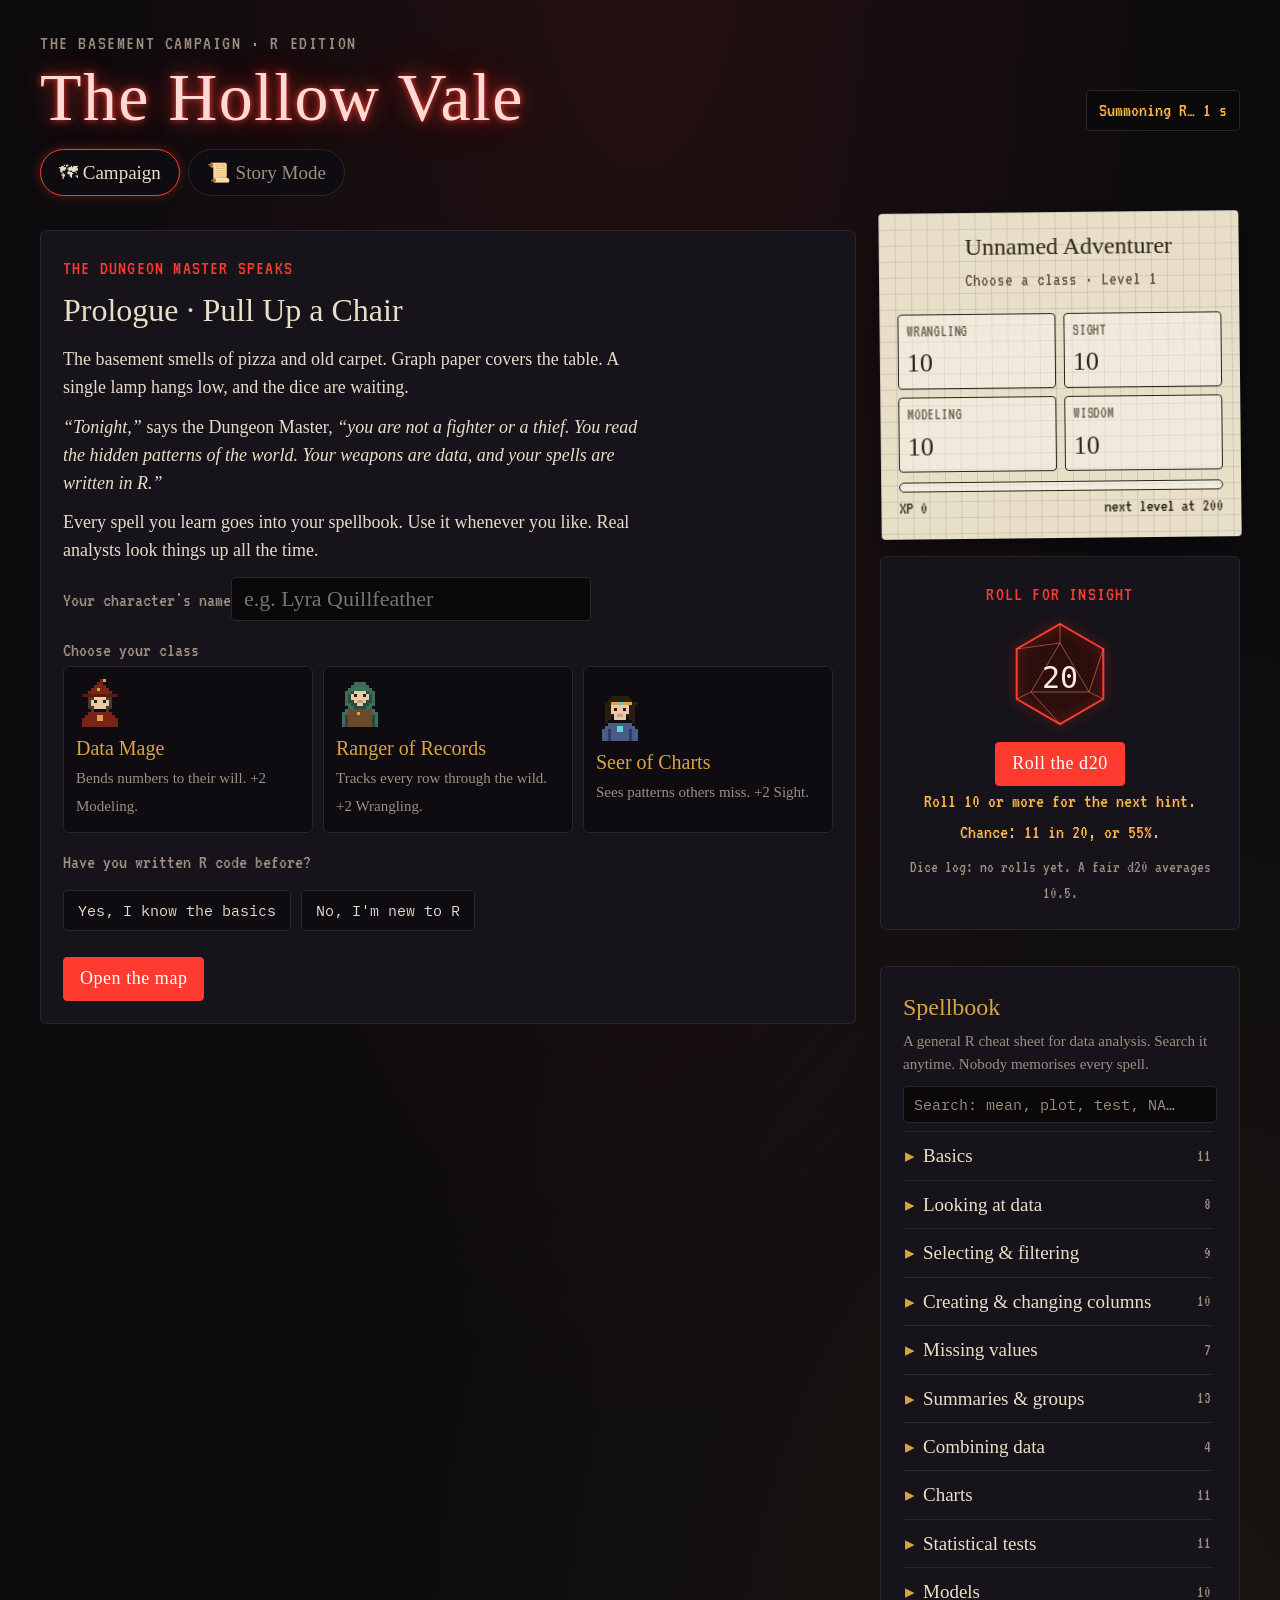
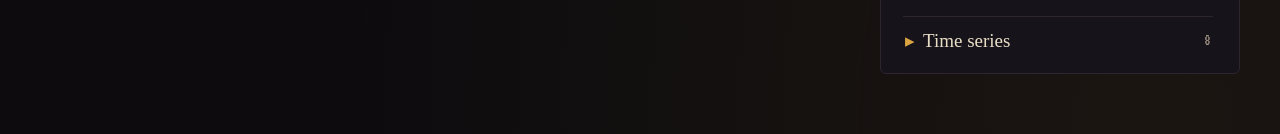
==== commit 79441d8b: "Show the Campaign / Story Mode tabs from the start and reload when a new version arrives Co-Authored" ====
--- a/index.html
+++ b/index.html
@@ -2798,13 +2798,14 @@
   renderSheet(); renderSpells(); renderDiceLog();
   $("rollResult").textContent = "Roll 10 or more for the next hint. Chance: 11 in 20, or 55%.";
   renderModes();
-  if (S.view === "prologue" || !S.name || !S.cls) return renderPrologue();
   if (S.view === "stories") return renderStories();
   if (S.view === "editor") {
     if (!ED) { try { const d = JSON.parse(localStorage.getItem(KEY + "-draft") || "null"); if (d) { ED = d.ED; edId = d.id; } } catch (e) {} }
     if (ED) return renderEditor();
     S.view = "stories"; return renderStories();
   }
+  if (S.view === "session" && sessionOf(S.current)?.story) { /* stories can be played before a hero exists */ }
+  else if (S.view === "prologue" || !S.name || !S.cls) return renderPrologue();
   if (S.view === "map" || !S.current || !sessionOf(S.current)) return renderMap();
   const sess = sessionOf(S.current);
   const prog = P(sess.id);
@@ -2822,8 +2823,7 @@
 
 function renderModes() {
   const nav = $("modes"); if (!nav) return;
-  const hasHero = S.name && S.cls && S.view !== "prologue";
-  nav.hidden = !hasHero;
+  nav.hidden = false;
   const inStory = S.view === "stories" || S.view === "editor" || (S.view === "session" && sessionOf(S.current)?.story);
   nav.querySelectorAll("[data-mode]").forEach((b) => { const on = (b.dataset.mode === "stories") === !!inStory; b.classList.toggle("on", on); b.setAttribute("aria-pressed", on ? "true" : "false"); });
 }
@@ -3568,7 +3568,7 @@
     try { const st = await decodeStory(q); const id = await addStory(st); S.view = "stories"; save(); history.replaceState(null, "", location.pathname); } catch (e) { console.warn(e); }
   } else if (q) { try { const st = await decodeStory(q); await addStory(st); history.replaceState(null, "", location.pathname); } catch (e) {} }
   document.querySelectorAll("#modes [data-mode]").forEach((b) => b.addEventListener("click", () => {
-    if (b.dataset.mode === "stories") { S.view = "stories"; } else { S.view = "map"; }
+    if (b.dataset.mode === "stories") { S.view = "stories"; } else { S.view = S.name && S.cls ? "map" : "prologue"; }
     save(); render(); window.scrollTo({ top: 0 });
   }));
   render();
@@ -3586,7 +3586,13 @@
 </div>
 <script>
 if ("serviceWorker" in navigator) {
-  window.addEventListener("load", () => navigator.serviceWorker.register("sw.js").catch((e) => console.warn("Offline mode unavailable", e)));
+  window.addEventListener("load", () => navigator.serviceWorker.register("sw.js").then((reg) => reg.update()).catch((e) => console.warn("Offline mode unavailable", e)));
+  // When a new version takes over, reload once so players see it straight away.
+  let hadController = !!navigator.serviceWorker.controller, reloaded = false;
+  navigator.serviceWorker.addEventListener("controllerchange", () => {
+    if (hadController && !reloaded) { reloaded = true; location.reload(); }
+    hadController = true;
+  });
 }
 (function () {
   const btn = document.getElementById("installBtn"), help = document.getElementById("installHelp"), steps = document.getElementById("installSteps");
